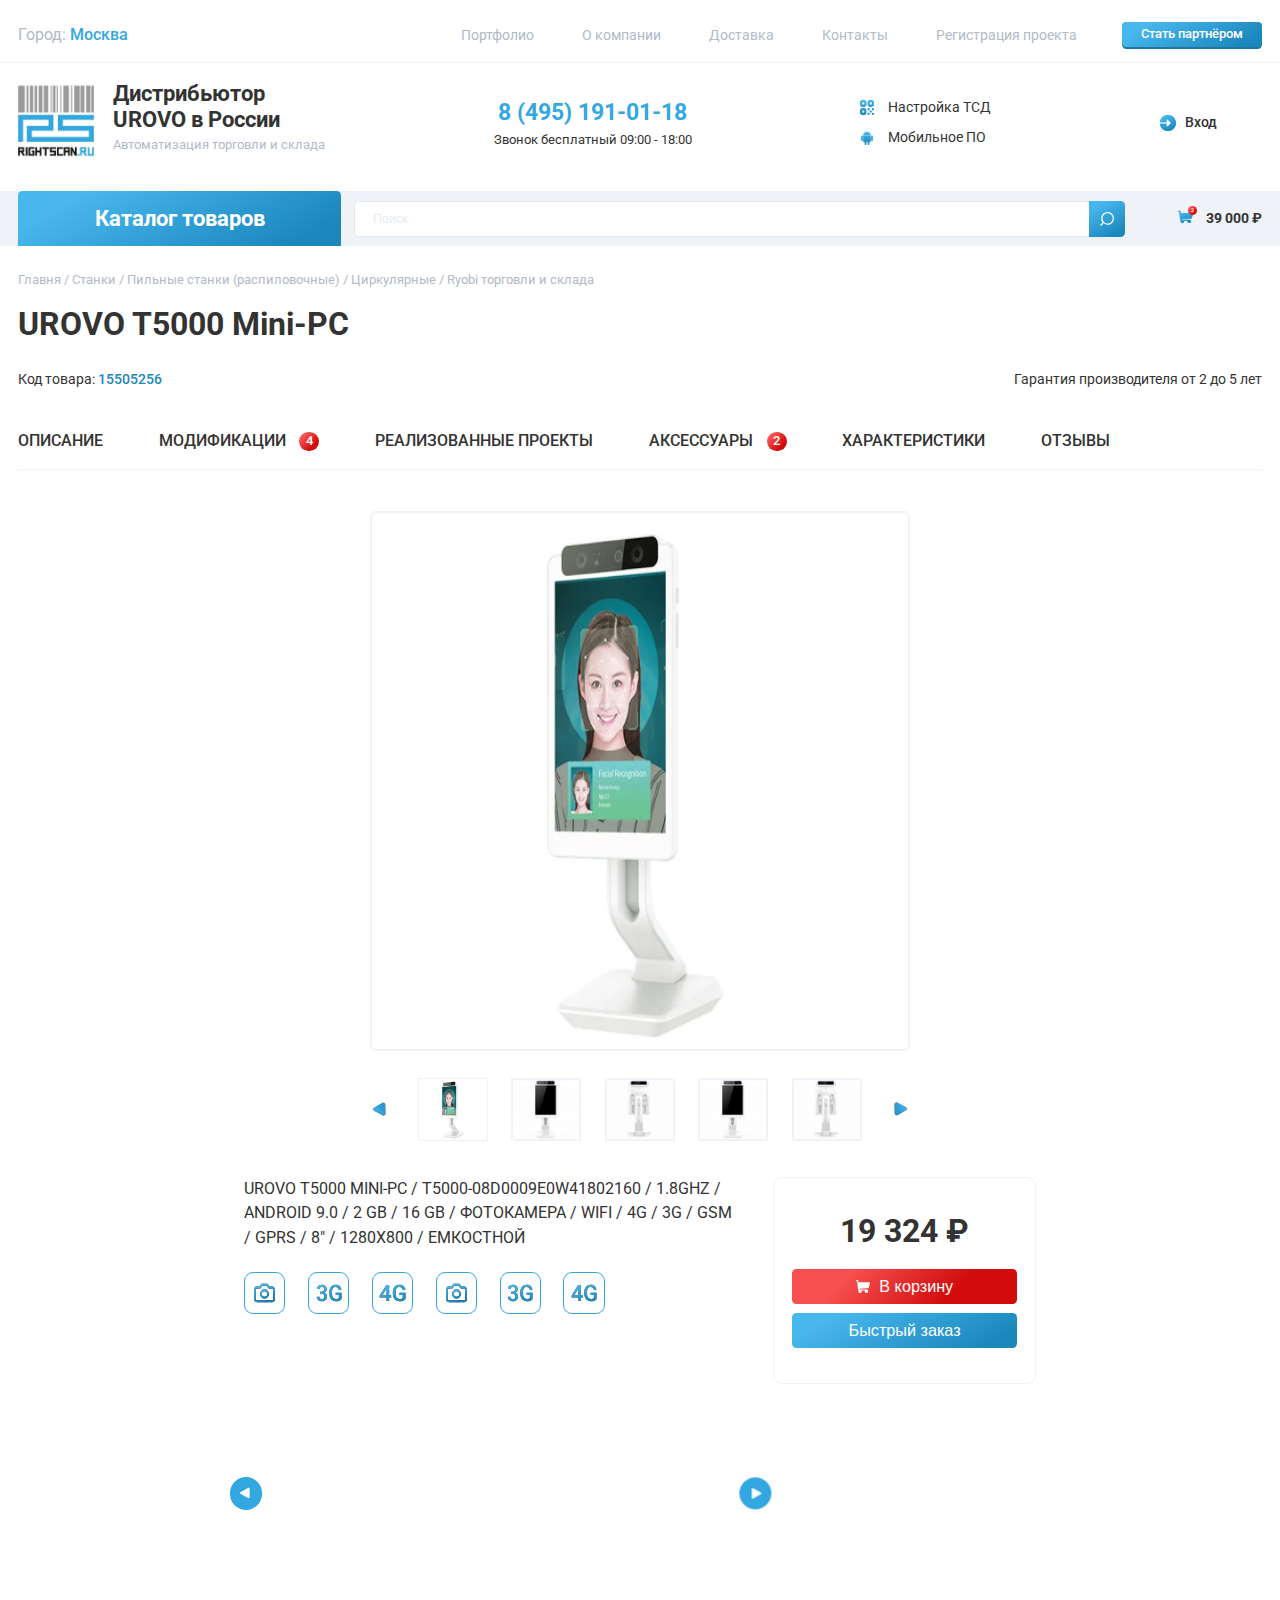
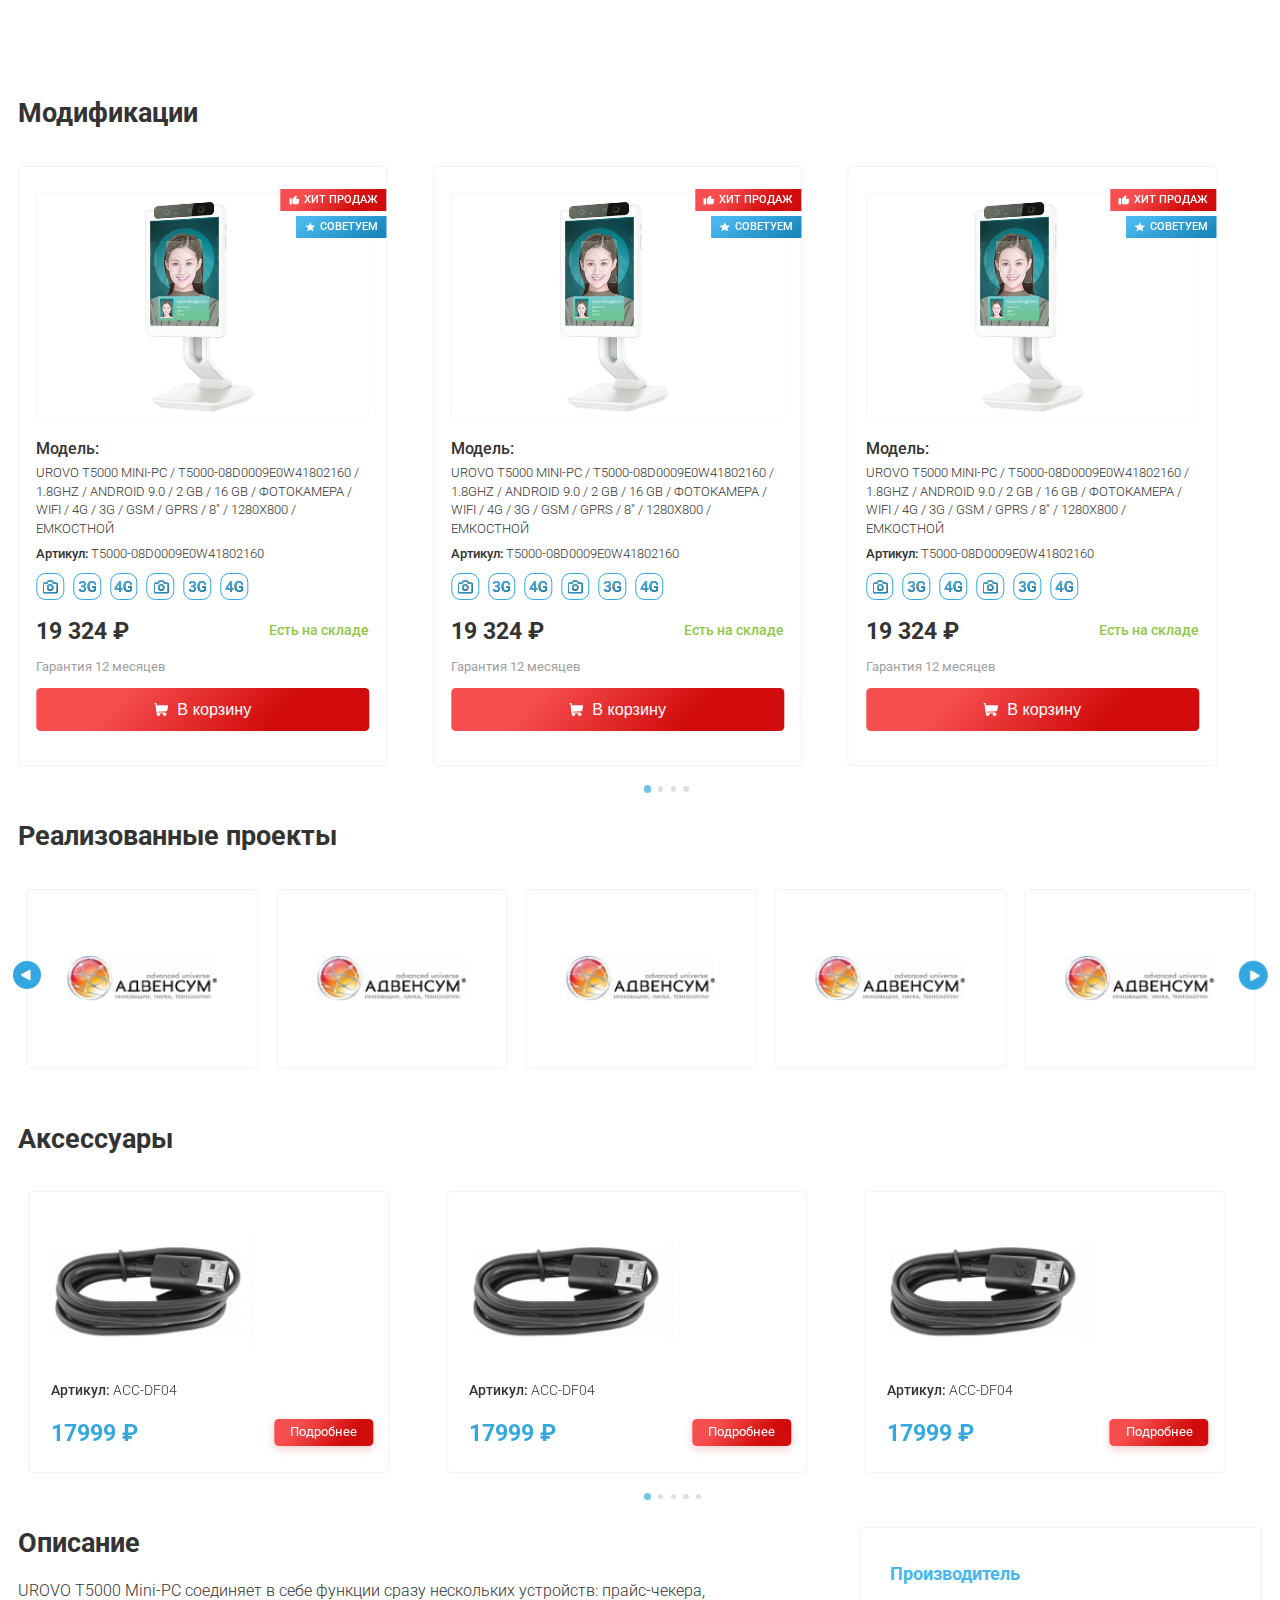
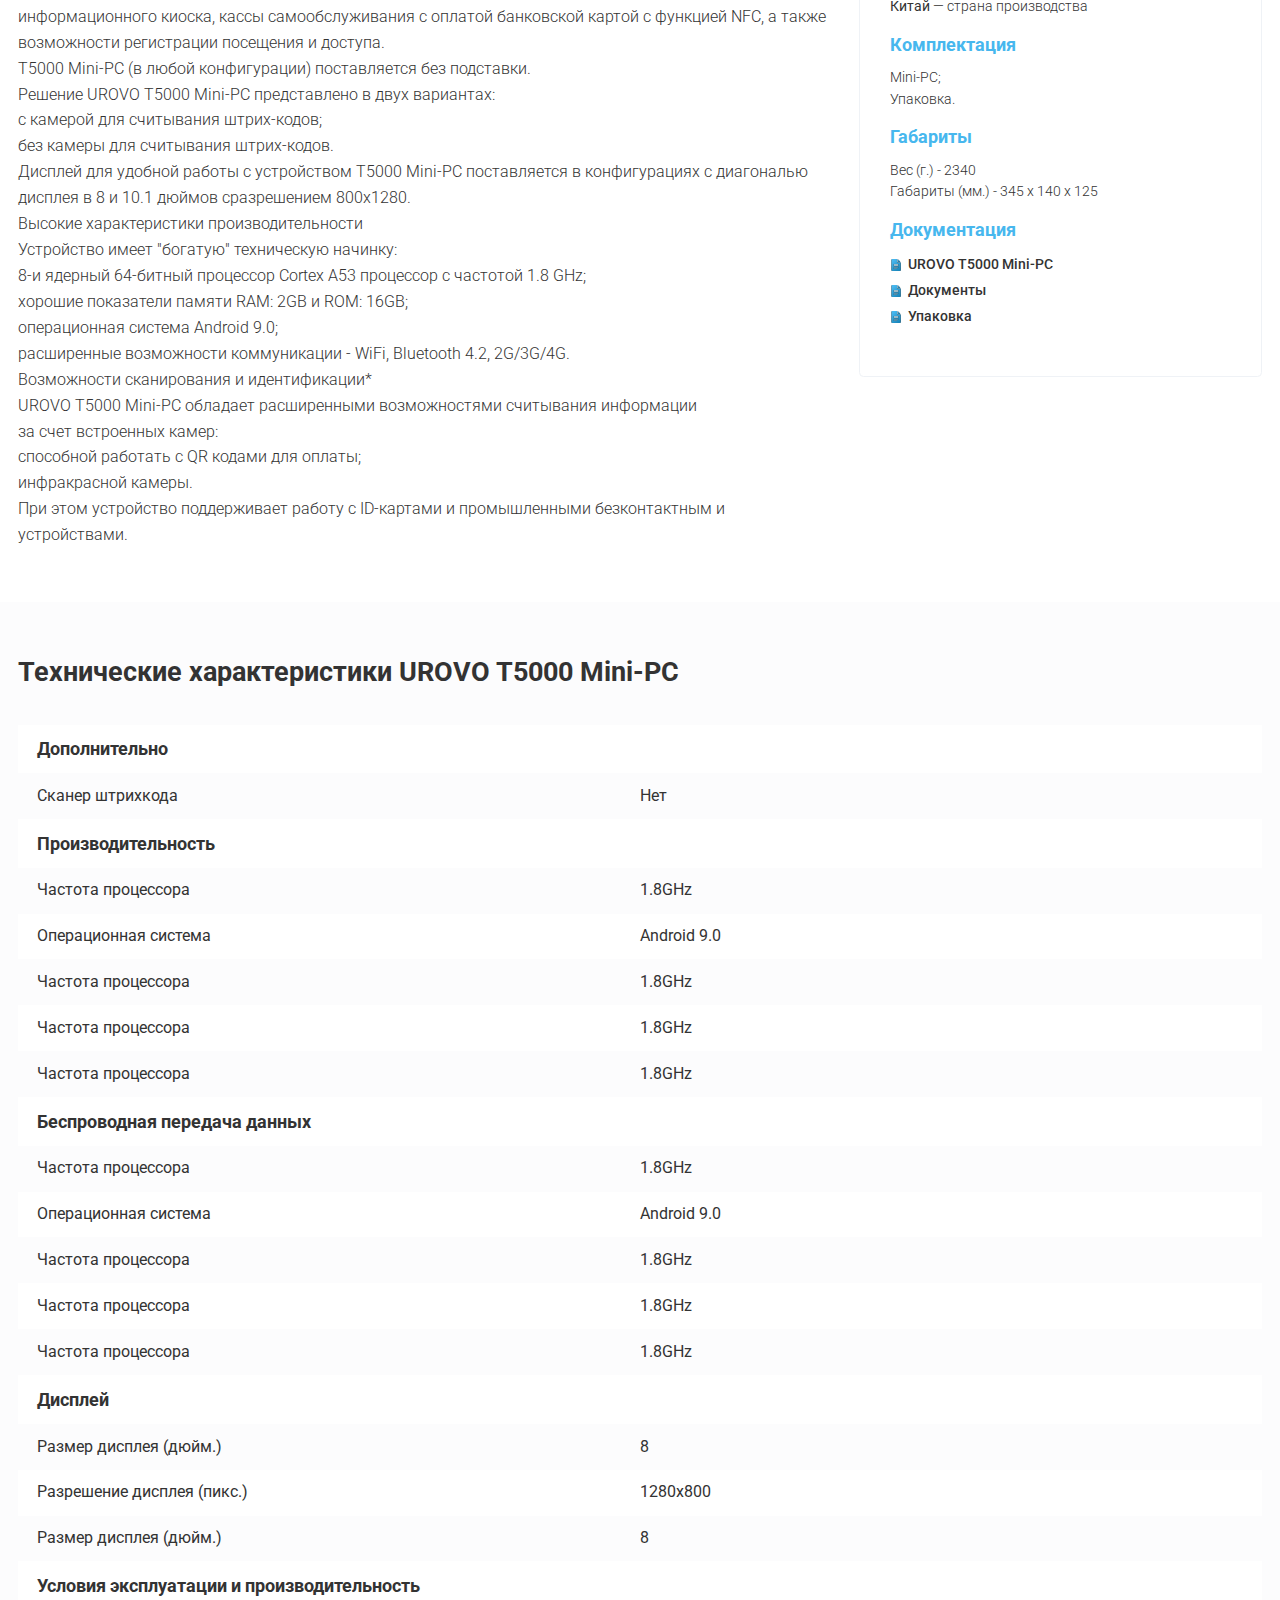
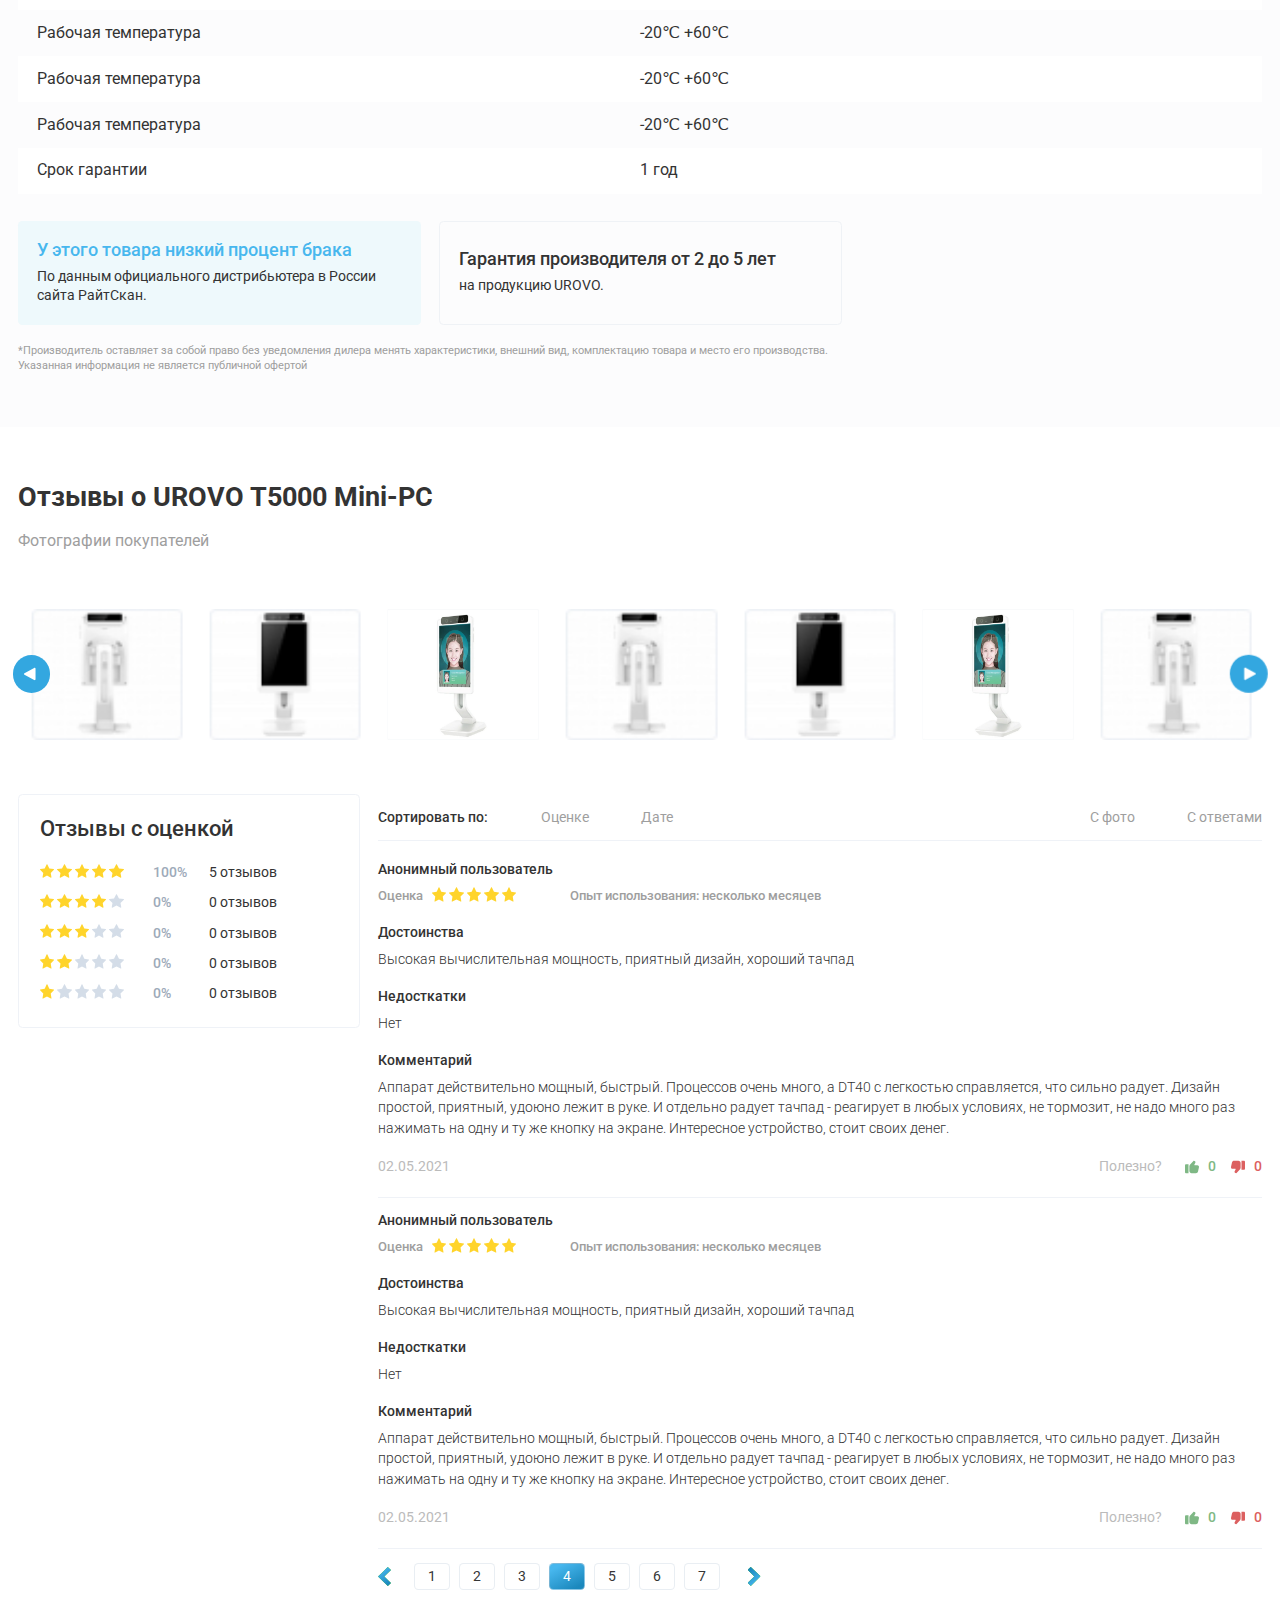
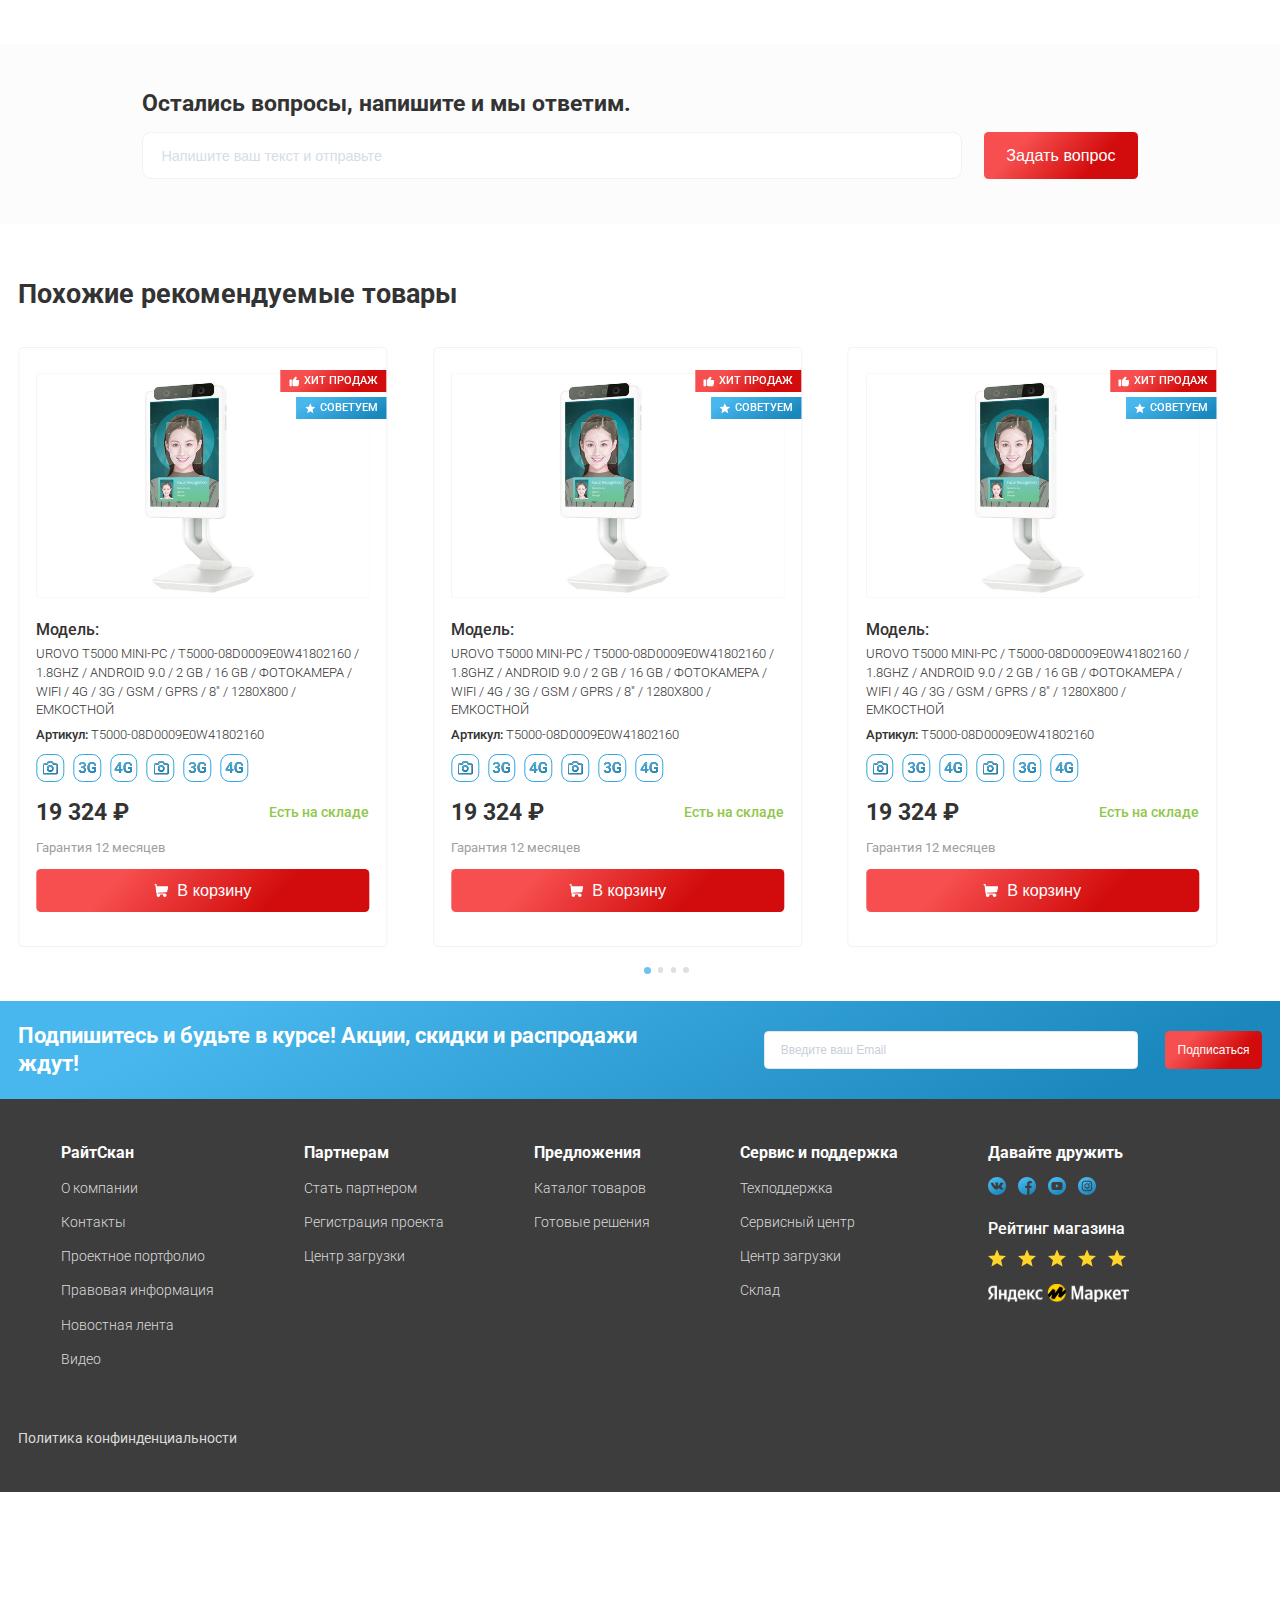
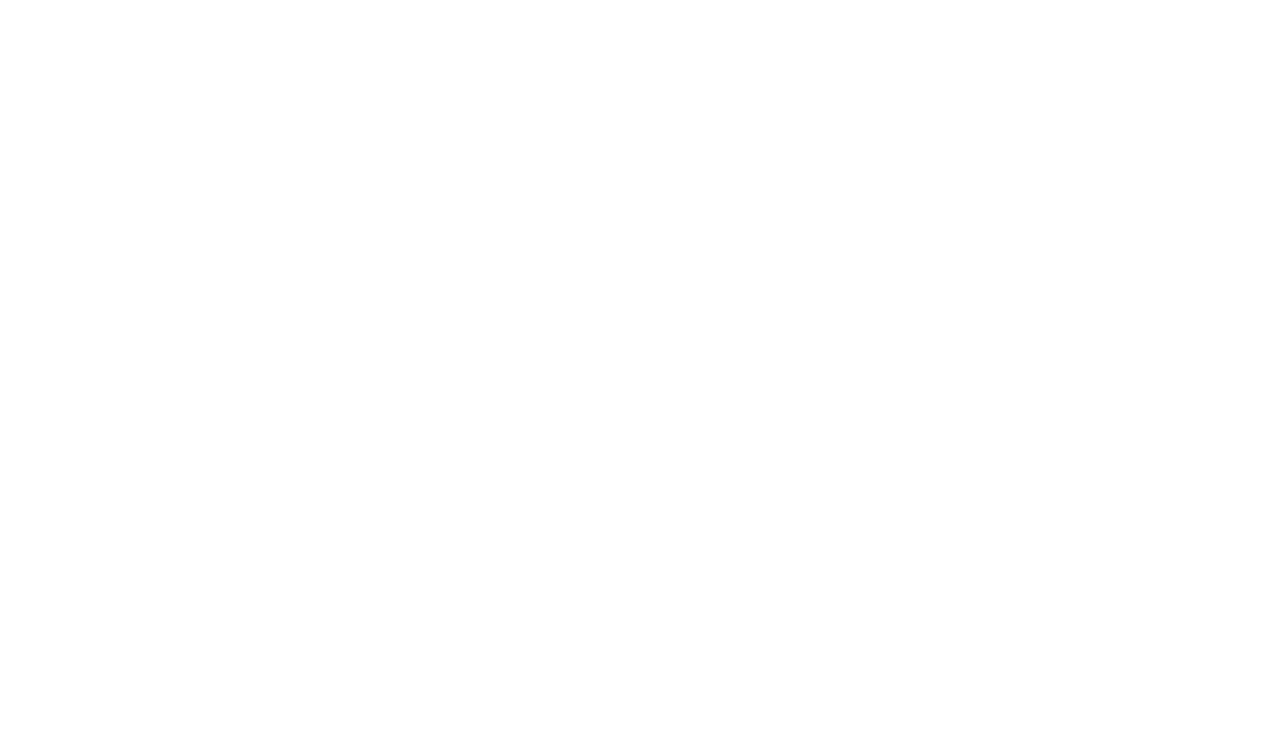
==== goods-card.html @ 3b1d6d68 "Add files via upload" ====
<!DOCTYPE html>
<html lang="ru">
<head>
    <meta charset="UTF-8">
    <meta http-equiv="X-UA-Compatible" content="IE=edge">
    <meta name="viewport" content="width=device-width, initial-scale=1.0">
    <link rel="preconnect" href="https://fonts.googleapis.com">
    <link rel="preconnect" href="https://fonts.gstatic.com" crossorigin>
    <link href="https://fonts.googleapis.com/css2?family=Roboto:wght@300;400;500;700&display=swap" rel="stylesheet">
    <link rel="stylesheet" href="css/style.css">
    <title>Rightscan</title>
</head>
<body>
    <header class="header">
        <div class="mob-menu-trig">
            <span class="mob-menu-trig__line"></span>
            <span class="mob-menu-trig__line"></span>
            <span class="mob-menu-trig__line"></span>
            <div class="mob-menu-trig__close hide">&times;</div>
        </div>
        <div class="mob-menu hide">
            <div class="mob-menu__nav">
                <a href="#" class="mob-menu__link">Портфолио</a>
                <a href="#" class="mob-menu__link">О компании</a>
                <a href="#" class="mob-menu__link">Доставка</a>
                <a href="#" class="mob-menu__link">Контакты</a>
                <a href="#" class="mob-menu__link">Регистрация проекта</a>
            </div>
            <div class="mob-menu__cat">
                <h4 class="mob-menu__cat-title">Каталог товаров</h4>
                <a href="#" class="mob-menu__link">Терминалы сбора данных</a>
                <a href="#" class="mob-menu__link">Cканеры штрих-кодов</a>
                <a href="#" class="mob-menu__link">Принтеры печати этикеток</a>
                <a href="#" class="mob-menu__link">Планшеты</a>
                <a href="#" class="mob-menu__link">Контрольно-кассовая техника</a>
                <a href="#" class="mob-menu__link">Комплекты оборудования</a>
            </div>
        </div>
        <div class="header-top container">
            <div class="header-city">
                <span class="header-city__title">Город:</span>
                <span class="header-city__city">Москва</span>
            </div>
            <div class="header-menu">
                <div class="header-nav">
                    <a href="#" class="header-nav__link">Портфолио</a>
                    <a href="#" class="header-nav__link">О компании</a>
                    <a href="#" class="header-nav__link">Доставка</a>
                    <a href="#" class="header-nav__link">Контакты</a>
                    <a href="#" class="header-nav__link">Регистрация проекта</a>
                </div>
                <div class="header__btn-wrap">
                    <a href="#" class="btn header__btn">Стать партнёром</a>
                </div>
            </div>
        </div>
        <div class="header-center">
            <div class="container">
                <div class="header-center__content">
                    <div class="header-logo">
                        <a href="#" class="header-logo__link">
                            <img src="img/logo.png" alt="logo" class="header-logo__img">
                        </a>
                        <div class="header-logo__text">
                            <span class="header-logo__title">Дистрибьютор <br> UROVO в России</span>
                            <span class="header-logo__descr">Автоматизация торговли и склада</span>
                        </div>
                    </div>
                    <div class="header-info">
                        <a href="tel:+74951910118" class="header-info__phone">8 (495) 191-01-18</a>
                        <span class="header-info__descr">Звонок бесплатный 09:00 - 18:00</span>
                    </div>
                    <div class="header-cat">
                        <div class="header-cat__item">
                            <img src="img/icons/tsd.svg" alt="tsd" class="header-cat__img">
                            <a href="#" class="header-cat__link">Настройка ТСД </a>
                        </div>
                        <div class="header-cat__item">
                            <img src="img/icons/po.svg" alt="po" class="header-cat__img">
                            <a href="#" class="header-cat__link">Мобильное ПО</a>
                        </div>
                    </div>
                    <div class="header-enter">
                        <img src="img/icons/enter.svg" alt="Вход" class="header-enter__icon">
                        <span class="header-enter__text">Вход</span>
                    </div>
                </div>
            </div>
        </div>
        <div class="header-bottom">
            <div class="container">
                <div class="header-bottom__content">
                    <a href="#" class="btn cataloge-btn">Каталог товаров</a>
                    <div class="search">
                        <input type="text" class="search__input" placeholder="Поиск">
                        <button class="btn search__btn">
                            <img src="img/icons/search.svg" alt="Поиск" class="search__icon">
                        </button>
                    </div>
                    <div class="header-cart">
                        <div class="header-cart__icon">
                            <img src="img/icons/shopping-cart.svg" alt="Корзина" class="header-cart__img">
                            <span class="header-cart__quantity">2</span>
                        </div>
                        <span class="header-cart__price">39 000 ₽</span>
                    </div>
                </div>
            </div>
        </div>
    </header>
    <div class="container">
        <div class="bread-crumbs">
            <a href="" class="bread-crumbs__link">Главня</a>
            <span class="bread-crumbs__del">/</span>
            <a href="" class="bread-crumbs__link">Станки</a>
            <span class="bread-crumbs__del">/</span>
            <a href="" class="bread-crumbs__link">Пильные станки (распиловочные)</a>
            <span class="bread-crumbs__del">/</span>
            <a href="" class="bread-crumbs__link">Циркулярные</a>
            <span class="bread-crumbs__del">/</span>
            <a href="" class="bread-crumbs__link">Ryobi
                торговли и склада</a>
        </div>
        <h1 class="product-title">UROVO T5000 Mini-PC</h1>
        <div class="product-info">
            <span class="product-info__articul">Код товара: 
                <span class="product-info__articul-number">15505256</span>
            </span>
            <span class="product-info__guarantee">Гарантия производителя от 2 до 5 лет</span>
        </div>
        <div class="product-nav-top">
            <div class="product-nav-top__item">
                <a href="#spec" class="product-nav-top__link">ОПИСАНИЕ</a>
                <span class="product-nav-top__quantity"></span>
            </div>
            <div class="product-nav-top__item">
                <a href="#mod" class="product-nav-top__link">МОДИФИКАЦИИ</a>
                <span class="product-nav-top__quantity">4</span>
            </div>
            <div class="product-nav-top__item">
                <a href="#rp" class="product-nav-top__link">Реализованные проекты</a>
                <span class="product-nav-top__quantity"></span>
            </div>
            <div class="product-nav-top__item">
                <a href="#acc" class="product-nav-top__link">АКСЕССУАРЫ</a>
                <span class="product-nav-top__quantity">2</span>
            </div>
            <div class="product-nav-top__item">
                <a href="#feat" class="product-nav-top__link">ХАРАКТЕРИСТИКИ</a>
                <span class="product-nav-top__quantity"></span>
            </div>
            <div class="product-nav-top__item">
                <a href="#rev" class="product-nav-top__link">Отзывы</a>
                <span class="product-nav-top__quantity"></span>
            </div>
        </div>
        <section class="product-card">
            <div class="product-card__sliders">
                <div class="product-card__slider-big">
                    <img src="img/big-photo.jpg" alt="photo" class="product-card__slider-big-item">
                    <img src="img/nav-slide2.jpg" alt="photo" class="product-card__slider-big-item">
                    <img src="img/nav-slide3.jpg" alt="photo" class="product-card__slider-big-item">
                    <img src="img/nav-slide2.jpg" alt="photo" class="product-card__slider-big-item">
                    <img src="img/nav-slide3.jpg" alt="photo" class="product-card__slider-big-item">
                </div>
                <div class="product-card__slider-nav">
                    <img src="img/big-photo.jpg" alt="photo" class="product-card__slider-nav-item">
                    <img src="img/nav-slide2.jpg" alt="photo" class="product-card__slider-nav-item">
                    <img src="img/nav-slide3.jpg" alt="photo" class="product-card__slider-nav-item">
                    <img src="img/nav-slide2.jpg" alt="photo" class="product-card__slider-nav-item">
                    <img src="img/nav-slide3.jpg" alt="photo" class="product-card__slider-nav-item">
                    <img src="img/nav-slide2.jpg" alt="photo" class="product-card__slider-nav-item">
                    <img src="img/nav-slide3.jpg" alt="photo" class="product-card__slider-nav-item">
                </div>
            </div>
            <div class="product-card__content">
                <div class="product-card__info">
                    <span class="product-card__descr">UROVO T5000 MINI-PC / T5000-08D0009E0W41802160 / 1.8GHZ / ANDROID 9.0 / 2 GB / 16 GB / ФОТОКАМЕРА / WIFI / 4G / 3G / GSM / GPRS / 8" / 1280X800 / ЕМКОСТНОЙ</span>
                    <div class="product-card__icons-block">
                        <div class="product-card__icon"><img src="img/icons/camera.svg" alt="camera" class="product-card__icon-img"></div>
                        <div class="product-card__icon"><img src="img/icons/3G.svg" alt="3G" class="product-card__icon-img"></div>
                        <div class="product-card__icon"><img src="img/icons/4G.svg" alt="4G" class="product-card__icon-img"></div>
                        <div class="product-card__icon"><img src="img/icons/camera.svg" alt="camera" class="product-card__icon-img"></div>
                        <div class="product-card__icon"><img src="img/icons/3G.svg" alt="3G" class="product-card__icon-img"></div>
                        <div class="product-card__icon"><img src="img/icons/4G.svg" alt="4G" class="product-card__icon-img"></div>
                    </div>
                    <div class="product-card__vidio-slider">
                        <div class="product-card__vidio-slider-item">
                            <iframe width="100%" height="100%" src="https://www.youtube.com/embed/MEizxb1zO0w" title="YouTube video player" frameborder="0" allow="accelerometer; autoplay; clipboard-write; encrypted-media; gyroscope; picture-in-picture" allowfullscreen></iframe>
                        </div>
                        <div class="product-card__vidio-slider-item">
                            <iframe width="100%" height="100%" src="https://www.youtube.com/embed/MEizxb1zO0w" title="YouTube video player" frameborder="0" allow="accelerometer; autoplay; clipboard-write; encrypted-media; gyroscope; picture-in-picture" allowfullscreen></iframe>
                        </div>
                    </div>
                </div>
                <div class="product-card__buy-card">
                    <span class="buy-card__price">19 324 ₽</span>
                    <button class="btn buy-card__btn buy-card__to-cart">
                        <img src="img/icons/to-cart.svg" alt="cart" class="cart-btn__icon">
                        В корзину</button>
                    <button class="btn buy-card__btn buy-card__quick-order">Быстрый заказ</button>
                </div>
            </div>
        </div>
        </section>
        <section class="product-information">
            <div class="container">
            <div id="mod" class="product-information__section">
                <h2 class="section-title">Модификации</h2>
                <div class="slider">
                    <div class="card more-card">
                        <div class="more-card__lable lable-hit"><img src="img/icons/like.svg" alt="icon" class="more-card__lable-icon">
                            Хит продаж</div>
                        <div class="more-card__lable lable-advise"><img src="img/icons/Core.svg" alt="icon" class="more-card__lable-icon">
                            Советуем</div>
                        <img src="img/big-photo.jpg" alt="photo" class="more-card__photo">
                        <span class="more-card__model-title">Модель:</span>
                        <span class="more-card__model">UROVO T5000 MINI-PC / T5000-08D0009E0W41802160 / 1.8GHZ / ANDROID 9.0 / 2 GB / 16 GB / ФОТОКАМЕРА / WIFI / 4G / 3G / GSM / GPRS / 8" / 1280X800 / ЕМКОСТНОЙ</span>
                        <span class="more-card__articul">Артикул:
                            <span class="more-card__articul-number">T5000-08D0009E0W41802160</span>
                        </span>
                        <div class="more-card__icons-block">
                            <div class="product-card__icon"><img src="img/icons/camera.svg" alt="camera" class="product-card__icon-img"></div>
                            <div class="product-card__icon"><img src="img/icons/3G.svg" alt="3G" class="product-card__icon-img"></div>
                            <div class="product-card__icon"><img src="img/icons/4G.svg" alt="4G" class="product-card__icon-img"></div>
                            <div class="product-card__icon"><img src="img/icons/camera.svg" alt="camera" class="product-card__icon-img"></div>
                            <div class="product-card__icon"><img src="img/icons/3G.svg" alt="3G" class="product-card__icon-img"></div>
                            <div class="product-card__icon"><img src="img/icons/4G.svg" alt="4G" class="product-card__icon-img"></div>
                        </div>
                        <div class="more-card__price-block">
                            <span class="more-card__price">19 324 ₽</span>
                            <span class="more-card__availability">Есть на складе</span>
                        </div>
                        <span class="more-card__guarantee">Гарантия 12 месяцев</span>
                        <button class="btn buy-card__btn buy-card__to-cart">
                            <img src="img/icons/to-cart.svg" alt="cart" class="cart-btn__icon">
                            В корзину</button>
                    </div>
                    <div class="card more-card">
                        <div class="more-card__lable lable-hit"><img src="img/icons/like.svg" alt="icon" class="more-card__lable-icon">
                            Хит продаж</div>
                        <div class="more-card__lable lable-advise"><img src="img/icons/Core.svg" alt="icon" class="more-card__lable-icon">
                            Советуем</div>
                        <img src="img/big-photo.jpg" alt="photo" class="more-card__photo">
                        <span class="more-card__model-title">Модель:</span>
                        <span class="more-card__model">UROVO T5000 MINI-PC / T5000-08D0009E0W41802160 / 1.8GHZ / ANDROID 9.0 / 2 GB / 16 GB / ФОТОКАМЕРА / WIFI / 4G / 3G / GSM / GPRS / 8" / 1280X800 / ЕМКОСТНОЙ</span>
                        <span class="more-card__articul">Артикул:
                            <span class="more-card__articul-number">T5000-08D0009E0W41802160</span>
                        </span>
                        <div class="more-card__icons-block">
                            <div class="product-card__icon"><img src="img/icons/camera.svg" alt="camera" class="product-card__icon-img"></div>
                            <div class="product-card__icon"><img src="img/icons/3G.svg" alt="3G" class="product-card__icon-img"></div>
                            <div class="product-card__icon"><img src="img/icons/4G.svg" alt="4G" class="product-card__icon-img"></div>
                            <div class="product-card__icon"><img src="img/icons/camera.svg" alt="camera" class="product-card__icon-img"></div>
                            <div class="product-card__icon"><img src="img/icons/3G.svg" alt="3G" class="product-card__icon-img"></div>
                            <div class="product-card__icon"><img src="img/icons/4G.svg" alt="4G" class="product-card__icon-img"></div>
                        </div>
                        <div class="more-card__price-block">
                            <span class="more-card__price">19 324 ₽</span>
                            <span class="more-card__availability">Есть на складе</span>
                        </div>
                        <span class="more-card__guarantee">Гарантия 12 месяцев</span>
                        <button class="btn buy-card__btn buy-card__to-cart">
                            <img src="img/icons/to-cart.svg" alt="cart" class="cart-btn__icon">
                            В корзину</button>
                    </div>
                    <div class="card more-card">
                        <div class="more-card__lable lable-hit"><img src="img/icons/like.svg" alt="icon" class="more-card__lable-icon">
                            Хит продаж</div>
                        <div class="more-card__lable lable-advise"><img src="img/icons/Core.svg" alt="icon" class="more-card__lable-icon">
                            Советуем</div>
                        <img src="img/big-photo.jpg" alt="photo" class="more-card__photo">
                        <span class="more-card__model-title">Модель:</span>
                        <span class="more-card__model">UROVO T5000 MINI-PC / T5000-08D0009E0W41802160 / 1.8GHZ / ANDROID 9.0 / 2 GB / 16 GB / ФОТОКАМЕРА / WIFI / 4G / 3G / GSM / GPRS / 8" / 1280X800 / ЕМКОСТНОЙ</span>
                        <span class="more-card__articul">Артикул:
                            <span class="more-card__articul-number">T5000-08D0009E0W41802160</span>
                        </span>
                        <div class="more-card__icons-block">
                            <div class="product-card__icon"><img src="img/icons/camera.svg" alt="camera" class="product-card__icon-img"></div>
                            <div class="product-card__icon"><img src="img/icons/3G.svg" alt="3G" class="product-card__icon-img"></div>
                            <div class="product-card__icon"><img src="img/icons/4G.svg" alt="4G" class="product-card__icon-img"></div>
                            <div class="product-card__icon"><img src="img/icons/camera.svg" alt="camera" class="product-card__icon-img"></div>
                            <div class="product-card__icon"><img src="img/icons/3G.svg" alt="3G" class="product-card__icon-img"></div>
                            <div class="product-card__icon"><img src="img/icons/4G.svg" alt="4G" class="product-card__icon-img"></div>
                        </div>
                        <div class="more-card__price-block">
                            <span class="more-card__price">19 324 ₽</span>
                            <span class="more-card__availability">Есть на складе</span>
                        </div>
                        <span class="more-card__guarantee">Гарантия 12 месяцев</span>
                        <button class="btn buy-card__btn buy-card__to-cart">
                            <img src="img/icons/to-cart.svg" alt="cart" class="cart-btn__icon">
                            В корзину</button>
                    </div>
                    <div class="card more-card">
                        <div class="more-card__lable lable-hit"><img src="img/icons/like.svg" alt="icon" class="more-card__lable-icon">
                            Хит продаж</div>
                        <div class="more-card__lable lable-advise"><img src="img/icons/Core.svg" alt="icon" class="more-card__lable-icon">
                            Советуем</div>
                        <img src="img/big-photo.jpg" alt="photo" class="more-card__photo">
                        <span class="more-card__model-title">Модель:</span>
                        <span class="more-card__model">UROVO T5000 MINI-PC / T5000-08D0009E0W41802160 / 1.8GHZ / ANDROID 9.0 / 2 GB / 16 GB / ФОТОКАМЕРА / WIFI / 4G / 3G / GSM / GPRS / 8" / 1280X800 / ЕМКОСТНОЙ</span>
                        <span class="more-card__articul">Артикул:
                            <span class="more-card__articul-number">T5000-08D0009E0W41802160</span>
                        </span>
                        <div class="more-card__icons-block">
                            <div class="product-card__icon"><img src="img/icons/camera.svg" alt="camera" class="product-card__icon-img"></div>
                            <div class="product-card__icon"><img src="img/icons/3G.svg" alt="3G" class="product-card__icon-img"></div>
                            <div class="product-card__icon"><img src="img/icons/4G.svg" alt="4G" class="product-card__icon-img"></div>
                            <div class="product-card__icon"><img src="img/icons/camera.svg" alt="camera" class="product-card__icon-img"></div>
                            <div class="product-card__icon"><img src="img/icons/3G.svg" alt="3G" class="product-card__icon-img"></div>
                            <div class="product-card__icon"><img src="img/icons/4G.svg" alt="4G" class="product-card__icon-img"></div>
                        </div>
                        <div class="more-card__price-block">
                            <span class="more-card__price">19 324 ₽</span>
                            <span class="more-card__availability">Есть на складе</span>
                        </div>
                        <span class="more-card__guarantee">Гарантия 12 месяцев</span>
                        <button class="btn buy-card__btn buy-card__to-cart">
                            <img src="img/icons/to-cart.svg" alt="cart" class="cart-btn__icon">
                            В корзину</button>
                    </div>
                </div>
            </div>
            <div id="rp" class="product-information__section completed-projects">
                <h2 class="section-title">Реализованные проекты</h2>
                <div class="completed-projects__slider">
                    <div class="completed-projects__card">
                        <img src="img/proj-c.png" alt="photo" class="completed-projects__img">
                    </div>
                    <div class="completed-projects__card">
                        <img src="img/proj-c.png" alt="photo" class="completed-projects__img">
                    </div>
                    <div class="completed-projects__card">
                        <img src="img/proj-c.png" alt="photo" class="completed-projects__img">
                    </div>
                    <div class="completed-projects__card">
                        <img src="img/proj-c.png" alt="photo" class="completed-projects__img">
                    </div>
                    <div class="completed-projects__card">
                        <img src="img/proj-c.png" alt="photo" class="completed-projects__img">
                    </div>
                    <div class="completed-projects__card">
                        <img src="img/proj-c.png" alt="photo" class="completed-projects__img">
                    </div>
                    <div class="completed-projects__card">
                        <img src="img/proj-c.png" alt="photo" class="completed-projects__img">
                    </div>
                    <div class="completed-projects__card">
                        <img src="img/proj-c.png" alt="photo" class="completed-projects__img">
                    </div>
                    <div class="completed-projects__card">
                        <img src="img/proj-c.png" alt="photo" class="completed-projects__img">
                    </div>
                    <div class="completed-projects__card">
                        <img src="img/proj-c.png" alt="photo" class="completed-projects__img">
                    </div>
                </div>
        </div>
            <div id="acc" class="product-information__section">
                <h2 class="section-title">Аксессуары</h2>
                <div class="goods-slider">
                    <div class="card goods-card">
                        <img src="img/acs.jpg" alt="photo" class="goods-card__photo">
                        <span class="goods-card__articul">
                            Артикул:
                            <span class="goods-card__articul-number">ACC-DF04</span>
                        </span>
                        <div class="goods-card__price-wrap">
                            <span class="goods-card__price">17999 ₽</span>
                            <a href="#" class="btn goods-card__more">Подробнее</a>
                        </div>
                    </div>
                    <div class="card goods-card">
                        <img src="img/acs.jpg" alt="photo" class="goods-card__photo">
                        <span class="goods-card__articul">
                            Артикул:
                            <span class="goods-card__articul-number">ACC-DF04</span>
                        </span>
                        <div class="goods-card__price-wrap">
                            <span class="goods-card__price">17999 ₽</span>
                            <a href="#" class="btn goods-card__more">Подробнее</a>
                        </div>
                    </div>
                    <div class="card goods-card">
                        <img src="img/acs.jpg" alt="photo" class="goods-card__photo">
                        <span class="goods-card__articul">
                            Артикул:
                            <span class="goods-card__articul-number">ACC-DF04</span>
                        </span>
                        <div class="goods-card__price-wrap">
                            <span class="goods-card__price">17999 ₽</span>
                            <a href="#" class="btn goods-card__more">Подробнее</a>
                        </div>
                    </div>
                    <div class="card goods-card">
                        <img src="img/acs.jpg" alt="photo" class="goods-card__photo">
                        <span class="goods-card__articul">
                            Артикул:
                            <span class="goods-card__articul-number">ACC-DF04</span>
                        </span>
                        <div class="goods-card__price-wrap">
                            <span class="goods-card__price">17999 ₽</span>
                            <a href="#" class="btn goods-card__more">Подробнее</a>
                        </div>
                    </div>
                    <div class="card goods-card">
                        <img src="img/acs.jpg" alt="photo" class="goods-card__photo">
                        <span class="goods-card__articul">
                            Артикул:
                            <span class="goods-card__articul-number">ACC-DF04</span>
                        </span>
                        <div class="goods-card__price-wrap">
                            <span class="goods-card__price">17999 ₽</span>
                            <a href="#" class="btn goods-card__more">Подробнее</a>
                        </div>
                    </div>
            </div>
        </div>
        <div id="spec" class="product-information__section product-information__specification">
            <div class="specification__wrap">
                    <h2 class="section-title">Описание</h2>
                    <p class="specification__text">UROVO T5000 Mini-PC соединяет в себе функции сразу нескольких устройств: прайс-чекера, информационного киоска, кассы самообслуживания с оплатой банковской картой с функцией NFC, а также возможности регистрации посещения и доступа. <br>
                        T5000 Mini-PC (в любой конфигурации) поставляется без подставки. <br>
                        Решение UROVO T5000 Mini-PC представлено в двух вариантах: <br>
                        с камерой для считывания штрих-кодов; <br>
                        без камеры для считывания штрих-кодов. <br>
                        Дисплей для удобной работы с устройством
                         T5000 Mini-PC поставляется в конфигурациях с диагональю дисплея в 8 и 10.1 дюймов сразрешением 800х1280. <br>
                        Высокие характеристики производительности <br>
                        Устройство имеет "богатую" техническую начинку: <br>
                        8-и ядерный 64-битный процессор Cortex A53 процессор с частотой 1.8 GHz; <br>
                        хорошие показатели памяти RAM: 2GB и ROM: 16GB; <br>
                        операционная система Android 9.0; <br>
                        расширенные возможности коммуникации - WiFi, Bluetooth 4.2, 2G/3G/4G. <br>
                        Возможности сканирования и идентификации* <br>
                        UROVO T5000 Mini-PC обладает расширенными возможностями считывания информации <br>
                        за счет встроенных камер: <br>
                        способной работать с QR кодами для оплаты; <br>
                        инфракрасной камеры. <br>
                        При этом устройство поддерживает работу с ID-картами и промышленными безконтактным и устройствами.
                        </p>
                </div>
                <div class="specification-card">
                    <h4 class="specification-card__title">Производитель</h4>
                    <span class="specification-card__descr"><strong>Китай </strong>— страна производства</span>
                    <h4 class="specification-card__title">Комплектация</h4>
                    <span class="specification-card__descr">Mini-PC;</span>
                    <span class="specification-card__descr">Упаковка.</span>
                    <h4 class="specification-card__title">Габариты</h4>
                    <span class="specification-card__descr">Вес (г.) - 2340</span>
                    <span class="specification-card__descr">Габариты (мм.) - 345 х 140 х 125</span>
                    <h4 class="specification-card__title">Документация</h4>
                    <a href="#" class="specification-card__doc">UROVO T5000 Mini-PC</a>
                    <a href="#" class="specification-card__doc">Документы</a>
                    <a href="#" class="specification-card__doc">Упаковка</a>
                </div>
            </div>
        </div>
        <div id="feat" class="product-information__section product-information__feature">
            <div class="container">
                <div class="feature">
                    <h2 class="section-title">Технические характеристики UROVO T5000 Mini-PC</h2>
                    <div class="feature__block">
                        <div class="feature__item">
                            <h4 class="feature__item-title">Дополнительно</h4>
                        </div>
                        <div class="feature__item">
                            <span class="feature__item-text">Сканер штрихкода</span>
                            <span class="feature__item-text">Нет</span>
                        </div>
                        <div class="feature__item">
                            <h4 class="feature__item-title">Производительность</h4>
                        </div>
                        <div class="feature__item">
                            <span class="feature__item-text">Частота процессора</span>
                            <span class="feature__item-text">1.8GHz</span>
                        </div>
                        <div class="feature__item">
                            <span class="feature__item-text">Операционная система</span>
                            <span class="feature__item-text">Android 9.0</span>
                        </div>
                        <div class="feature__item">
                            <span class="feature__item-text">Частота процессора</span>
                            <span class="feature__item-text">1.8GHz</span>
                        </div>
                        <div class="feature__item">
                            <span class="feature__item-text">Частота процессора</span>
                            <span class="feature__item-text">1.8GHz</span>
                        </div>
                        <div class="feature__item">
                            <span class="feature__item-text">Частота процессора</span>
                            <span class="feature__item-text">1.8GHz</span>
                        </div>
                        <div class="feature__item">
                            <h4 class="feature__item-title">Беспроводная передача данных</h4>
                        </div>
                        <div class="feature__item">
                            <span class="feature__item-text">Частота процессора</span>
                            <span class="feature__item-text">1.8GHz</span>
                        </div>
                        <div class="feature__item">
                            <span class="feature__item-text">Операционная система</span>
                            <span class="feature__item-text">Android 9.0</span>
                        </div>
                        <div class="feature__item">
                            <span class="feature__item-text">Частота процессора</span>
                            <span class="feature__item-text">1.8GHz</span>
                        </div>
                        <div class="feature__item">
                            <span class="feature__item-text">Частота процессора</span>
                            <span class="feature__item-text">1.8GHz</span>
                        </div>
                        <div class="feature__item">
                            <span class="feature__item-text">Частота процессора</span>
                            <span class="feature__item-text">1.8GHz</span>
                        </div>
                        <div class="feature__item">
                            <h4 class="feature__item-title">Дисплей</h4>
                        </div>
                        <div class="feature__item">
                            <span class="feature__item-text">Размер дисплея (дюйм.)</span>
                            <span class="feature__item-text">8</span>
                        </div>
                        <div class="feature__item">
                            <span class="feature__item-text">Разрешение дисплея (пикс.)</span>
                            <span class="feature__item-text">1280х800</span>
                        </div>
                        <div class="feature__item">
                            <span class="feature__item-text">Размер дисплея (дюйм.)</span>
                            <span class="feature__item-text">8</span>
                        </div>
                        <div class="feature__item">
                            <h4 class="feature__item-title">Условия эксплуатации и производительность</h4>
                        </div>
                        <div class="feature__item">
                            <span class="feature__item-text">Рабочая температура</span>
                            <span class="feature__item-text">-20℃ +60℃</span>
                        </div>
                        <div class="feature__item">
                            <span class="feature__item-text">Рабочая температура</span>
                            <span class="feature__item-text">-20℃ +60℃</span>
                        </div>
                        <div class="feature__item">
                            <span class="feature__item-text">Рабочая температура</span>
                            <span class="feature__item-text">-20℃ +60℃</span>
                        </div>
                        <div class="feature__item">
                            <span class="feature__item-text">Срок гарантии</span>
                            <span class="feature__item-text">1 год</span>
                        </div>
                    </div>
                    <div class="feature__cards-block">
                        <div class="feature__card feature__card-blue">
                            <h4 class="feature__card-title">У этого товара низкий процент брака</h4>
                            <span class="feature__card-descr">По данным официального дистрибьютера в России сайта РайтСкан.</span>
                        </div>
                        <div class="feature__card feature__card-white">
                            <h4 class="feature__card-title">Гарантия производителя от 2 до 5 лет</h4>
                            <span class="feature__card-descr">на продукцию UROVO.</span>
                        </div>
                    </div>
                    <span class="feature__note">*Производитель оставляет за собой право без уведомления дилера менять характеристики, внешний вид, комплектацию товара и место его 
                        производства. Указанная информация не является публичной офертой</span>
                </div>
            </div>    
        </div>
        <div id="rev" class="product-information__section product-information__reviews">
            <div class="container">
                <h2 class="section-title">Отзывы о UROVO T5000 Mini-PC</h2>
                <span class="reviews-slider__title">Фотографии покупателей</span>
                <div class="reviews-slider">
                    <img src="img/nav-slide3.jpg" alt="photo" class="reviews-slider__item">
                    <img src="img/nav-slide2.jpg" alt="photo" class="reviews-slider__item">
                    <img src="img/big-photo.jpg" alt="photo" class="reviews-slider__item">
                    <img src="img/nav-slide3.jpg" alt="photo" class="reviews-slider__item">
                    <img src="img/nav-slide2.jpg" alt="photo" class="reviews-slider__item">
                    <img src="img/big-photo.jpg" alt="photo" class="reviews-slider__item">
                    <img src="img/nav-slide3.jpg" alt="photo" class="reviews-slider__item">
                    <img src="img/nav-slide2.jpg" alt="photo" class="reviews-slider__item">
                    <img src="img/big-photo.jpg" alt="photo" class="reviews-slider__item">
                    <img src="img/nav-slide3.jpg" alt="photo" class="reviews-slider__item">
                    <img src="img/nav-slide2.jpg" alt="photo" class="reviews-slider__item">
                    <img src="img/big-photo.jpg" alt="photo" class="reviews-slider__item">
                    <img src="img/nav-slide3.jpg" alt="photo" class="reviews-slider__item">
                    <img src="img/nav-slide2.jpg" alt="photo" class="reviews-slider__item">
                    <img src="img/big-photo.jpg" alt="photo" class="reviews-slider__item">
                </div>
                <div class="reviews-content">
                    <div class="reviews-card">
                        <h4 class="reviews-card__title">Отзывы с оценкой</h4>
                        <div class="reviews-card__item">
                            <div class="reviews-card__item-rating">
                                <img src="img/icons/star-y.svg" alt="star" class="reviews-card__item-rating-star">
                                <img src="img/icons/star-y.svg" alt="star" class="reviews-card__item-rating-star">
                                <img src="img/icons/star-y.svg" alt="star" class="reviews-card__item-rating-star">
                                <img src="img/icons/star-y.svg" alt="star" class="reviews-card__item-rating-star">
                                <img src="img/icons/star-y.svg" alt="star" class="reviews-card__item-rating-star">
                            </div>
                            <span class="reviews-card__item-rating-percent">100%</span>
                            <span class="reviews-card__item-rating-number">5 отзывов</span>
                        </div>
                        <div class="reviews-card__item">
                            <div class="reviews-card__item-rating">
                                <img src="img/icons/star-y.svg" alt="star" class="reviews-card__item-rating-star">
                                <img src="img/icons/star-y.svg" alt="star" class="reviews-card__item-rating-star">
                                <img src="img/icons/star-y.svg" alt="star" class="reviews-card__item-rating-star">
                                <img src="img/icons/star-y.svg" alt="star" class="reviews-card__item-rating-star">
                                <img src="img/icons/star-g.svg" alt="star" class="reviews-card__item-rating-star">
                            </div>
                            <span class="reviews-card__item-rating-percent">0%</span>
                            <span class="reviews-card__item-rating-number">0 отзывов</span>
                        </div>
                        <div class="reviews-card__item">
                            <div class="reviews-card__item-rating">
                                <img src="img/icons/star-y.svg" alt="star" class="reviews-card__item-rating-star">
                                <img src="img/icons/star-y.svg" alt="star" class="reviews-card__item-rating-star">
                                <img src="img/icons/star-y.svg" alt="star" class="reviews-card__item-rating-star">
                                <img src="img/icons/star-g.svg" alt="star" class="reviews-card__item-rating-star">
                                <img src="img/icons/star-g.svg" alt="star" class="reviews-card__item-rating-star">
                            </div>
                            <span class="reviews-card__item-rating-percent">0%</span>
                            <span class="reviews-card__item-rating-number">0 отзывов</span>
                        </div>
                        <div class="reviews-card__item">
                            <div class="reviews-card__item-rating">
                                <img src="img/icons/star-y.svg" alt="star" class="reviews-card__item-rating-star">
                                <img src="img/icons/star-y.svg" alt="star" class="reviews-card__item-rating-star">
                                <img src="img/icons/star-g.svg" alt="star" class="reviews-card__item-rating-star">
                                <img src="img/icons/star-g.svg" alt="star" class="reviews-card__item-rating-star">
                                <img src="img/icons/star-g.svg" alt="star" class="reviews-card__item-rating-star">
                            </div>
                            <span class="reviews-card__item-rating-percent">0%</span>
                            <span class="reviews-card__item-rating-number">0 отзывов</span>
                        </div>
                        <div class="reviews-card__item">
                            <div class="reviews-card__item-rating">
                                <img src="img/icons/star-y.svg" alt="star" class="reviews-card__item-rating-star">
                                <img src="img/icons/star-g.svg" alt="star" class="reviews-card__item-rating-star">
                                <img src="img/icons/star-g.svg" alt="star" class="reviews-card__item-rating-star">
                                <img src="img/icons/star-g.svg" alt="star" class="reviews-card__item-rating-star">
                                <img src="img/icons/star-g.svg" alt="star" class="reviews-card__item-rating-star">
                            </div>
                            <span class="reviews-card__item-rating-percent">0%</span>
                            <span class="reviews-card__item-rating-number">0 отзывов</span>
                        </div>
                    </div>
                    <div class="reviews-block">
                        <div class="reviews-block__nav">
                            <div class="reviews-block__nav-block">
                                <span class="reviews-block__nav-title">Сортировать по:</span>
                                <span class="reviews-block__nav-item">Оценке</span>
                                <span class="reviews-block__nav-item">Дате</span>
                            </div>
                            <div class="reviews-block__nav-block">
                                <span class="reviews-block__nav-item">С фото</span>
                                <span class="reviews-block__nav-item">С ответами</span>
                            </div>
                        </div>
                        <div class="reviews-block__content">
                            <div class="reviews-item">
                                <span class="reviews-item__title">Анонимный пользователь</span>
                                <div class="reviews-item__assessment">
                                    <div class="reviews-item__rating">
                                        <span class="reviews-item__rating-text">Оценка</span>
                                        <div class="reviews-card__item-rating">
                                            <img src="img/icons/star-y.svg" alt="star" class="reviews-card__item-rating-star">
                                            <img src="img/icons/star-y.svg" alt="star" class="reviews-card__item-rating-star">
                                            <img src="img/icons/star-y.svg" alt="star" class="reviews-card__item-rating-star">
                                            <img src="img/icons/star-y.svg" alt="star" class="reviews-card__item-rating-star">
                                            <img src="img/icons/star-y.svg" alt="star" class="reviews-card__item-rating-star">
                                        </div>
                                    </div>
                                    <span class="reviews-item__rating-text">Опыт использования: несколько месяцев</span>
                                </div>
                                <div class="reviews-item__block">
                                    <span class="reviews-item__title">Достоинства</span>
                                    <span class="reviews-item__text">Высокая вычислительная мощность, приятный дизайн, хороший тачпад</span>
                                </div>
                                <div class="reviews-item__block">
                                    <span class="reviews-item__title">Недосткатки</span>
                                    <span class="reviews-item__text">Нет</span>
                                </div>
                                <div class="reviews-item__block">
                                    <span class="reviews-item__title">Комментарий</span>
                                    <span class="reviews-item__text">Аппарат действительно мощный, быстрый. Процессов очень много, а DT40 c легкостью справляется, что сильно радует. Дизайн простой, приятный, удоюно лежит в руке. И отдельно радует тачпад - реагирует в любых условиях, не тормозит, не надо много раз нажимать на одну и ту же кнопку на экране. Интересное устройство, стоит своих денег.</span>
                                </div>
                                <div class="reviews-item__bottom-block">
                                    <span class="reviews-item__date">02.05.2021</span>
                                    <div class="reviews-item__like-block">
                                        <span class="reviews-item__like-text">Полезно?</span>
                                        <div class="reviews-item__like-like">
                                            <img src="img/icons/like-rev.svg" alt="like" class="reviews-item__like-img">
                                            <span class="reviews-item__like-q">0</span>
                                        </div>
                                        <div class="reviews-item__like-deslike">
                                            <img src="img/icons/deslike-rev.svg" alt="deslike" class="reviews-item__like-img">
                                            <span class="reviews-item__like-q">0</span>
                                        </div>
                                    </div>
                                </div>
                            </div>
                            <div class="reviews-item">
                                <span class="reviews-item__title">Анонимный пользователь</span>
                                <div class="reviews-item__assessment">
                                    <div class="reviews-item__rating">
                                        <span class="reviews-item__rating-text">Оценка</span>
                                        <div class="reviews-card__item-rating">
                                            <img src="img/icons/star-y.svg" alt="star" class="reviews-card__item-rating-star">
                                            <img src="img/icons/star-y.svg" alt="star" class="reviews-card__item-rating-star">
                                            <img src="img/icons/star-y.svg" alt="star" class="reviews-card__item-rating-star">
                                            <img src="img/icons/star-y.svg" alt="star" class="reviews-card__item-rating-star">
                                            <img src="img/icons/star-y.svg" alt="star" class="reviews-card__item-rating-star">
                                        </div>
                                    </div>
                                    <span class="reviews-item__rating-text">Опыт использования: несколько месяцев</span>
                                </div>
                                <div class="reviews-item__block">
                                    <span class="reviews-item__title">Достоинства</span>
                                    <span class="reviews-item__text">Высокая вычислительная мощность, приятный дизайн, хороший тачпад</span>
                                </div>
                                <div class="reviews-item__block">
                                    <span class="reviews-item__title">Недосткатки</span>
                                    <span class="reviews-item__text">Нет</span>
                                </div>
                                <div class="reviews-item__block">
                                    <span class="reviews-item__title">Комментарий</span>
                                    <span class="reviews-item__text">Аппарат действительно мощный, быстрый. Процессов очень много, а DT40 c легкостью справляется, что сильно радует. Дизайн простой, приятный, удоюно лежит в руке. И отдельно радует тачпад - реагирует в любых условиях, не тормозит, не надо много раз нажимать на одну и ту же кнопку на экране. Интересное устройство, стоит своих денег.</span>
                                </div>
                                <div class="reviews-item__bottom-block">
                                    <span class="reviews-item__date">02.05.2021</span>
                                    <div class="reviews-item__like-block">
                                        <span class="reviews-item__like-text">Полезно?</span>
                                        <div class="reviews-item__like-like">
                                            <img src="img/icons/like-rev.svg" alt="like" class="reviews-item__like-img">
                                            <span class="reviews-item__like-q">0</span>
                                        </div>
                                        <div class="reviews-item__like-deslike">
                                            <img src="img/icons/deslike-rev.svg" alt="deslike" class="reviews-item__like-img">
                                            <span class="reviews-item__like-q">0</span>
                                        </div>
                                    </div>
                                </div>
                            </div>
                            <div class="pagination">
                                <button class="pagination__btn pagination__btn-prev"></button>
                                <button class="pagination__btn pagination__btn-next"></button>
                                <span class="pagination__item">1</span>
                                <span class="pagination__item">2</span>
                                <span class="pagination__item">3</span>
                                <span class="pagination__item pagination__item-active">4</span>
                                <span class="pagination__item">5</span>
                                <span class="pagination__item">6</span>
                                <span class="pagination__item">7</span>
                            </div>
                        </div>
                    </div>
                </div>
            </div>
        </div>
        <div class="product-information__section product-information__question">
            <div class="container">
                <div class="question">
                    <h2 class="question__title">Остались вопросы, напишите и мы ответим.</h2>
                    <form class="question__form">
                        <input type="text" class="question__input" placeholder="Напишите ваш текст и отправьте">
                        <button class="btn question__btn">Задать вопрос</button>
                    </form>
                </div>
            </div>
        </div>
        <div class="container">
            <div class="product-information__section">
                <h2 class="section-title">Похожие рекомендуемые товары</h2>
                <div class="slider">
                    <div class="card more-card">
                        <div class="more-card__lable lable-hit"><img src="img/icons/like.svg" alt="icon" class="more-card__lable-icon">
                            Хит продаж</div>
                        <div class="more-card__lable lable-advise"><img src="img/icons/Core.svg" alt="icon" class="more-card__lable-icon">
                            Советуем</div>
                        <img src="img/big-photo.jpg" alt="photo" class="more-card__photo">
                        <span class="more-card__model-title">Модель:</span>
                        <span class="more-card__model">UROVO T5000 MINI-PC / T5000-08D0009E0W41802160 / 1.8GHZ / ANDROID 9.0 / 2 GB / 16 GB / ФОТОКАМЕРА / WIFI / 4G / 3G / GSM / GPRS / 8" / 1280X800 / ЕМКОСТНОЙ</span>
                        <span class="more-card__articul">Артикул:
                            <span class="more-card__articul-number">T5000-08D0009E0W41802160</span>
                        </span>
                        <div class="more-card__icons-block">
                            <div class="product-card__icon"><img src="img/icons/camera.svg" alt="camera" class="product-card__icon-img"></div>
                            <div class="product-card__icon"><img src="img/icons/3G.svg" alt="3G" class="product-card__icon-img"></div>
                            <div class="product-card__icon"><img src="img/icons/4G.svg" alt="4G" class="product-card__icon-img"></div>
                            <div class="product-card__icon"><img src="img/icons/camera.svg" alt="camera" class="product-card__icon-img"></div>
                            <div class="product-card__icon"><img src="img/icons/3G.svg" alt="3G" class="product-card__icon-img"></div>
                            <div class="product-card__icon"><img src="img/icons/4G.svg" alt="4G" class="product-card__icon-img"></div>
                        </div>
                        <div class="more-card__price-block">
                            <span class="more-card__price">19 324 ₽</span>
                            <span class="more-card__availability">Есть на складе</span>
                        </div>
                        <span class="more-card__guarantee">Гарантия 12 месяцев</span>
                        <button class="btn buy-card__btn buy-card__to-cart">
                            <img src="img/icons/to-cart.svg" alt="cart" class="cart-btn__icon">
                            В корзину</button>
                    </div>
                    <div class="card more-card">
                        <div class="more-card__lable lable-hit"><img src="img/icons/like.svg" alt="icon" class="more-card__lable-icon">
                            Хит продаж</div>
                        <div class="more-card__lable lable-advise"><img src="img/icons/Core.svg" alt="icon" class="more-card__lable-icon">
                            Советуем</div>
                        <img src="img/big-photo.jpg" alt="photo" class="more-card__photo">
                        <span class="more-card__model-title">Модель:</span>
                        <span class="more-card__model">UROVO T5000 MINI-PC / T5000-08D0009E0W41802160 / 1.8GHZ / ANDROID 9.0 / 2 GB / 16 GB / ФОТОКАМЕРА / WIFI / 4G / 3G / GSM / GPRS / 8" / 1280X800 / ЕМКОСТНОЙ</span>
                        <span class="more-card__articul">Артикул:
                            <span class="more-card__articul-number">T5000-08D0009E0W41802160</span>
                        </span>
                        <div class="more-card__icons-block">
                            <div class="product-card__icon"><img src="img/icons/camera.svg" alt="camera" class="product-card__icon-img"></div>
                            <div class="product-card__icon"><img src="img/icons/3G.svg" alt="3G" class="product-card__icon-img"></div>
                            <div class="product-card__icon"><img src="img/icons/4G.svg" alt="4G" class="product-card__icon-img"></div>
                            <div class="product-card__icon"><img src="img/icons/camera.svg" alt="camera" class="product-card__icon-img"></div>
                            <div class="product-card__icon"><img src="img/icons/3G.svg" alt="3G" class="product-card__icon-img"></div>
                            <div class="product-card__icon"><img src="img/icons/4G.svg" alt="4G" class="product-card__icon-img"></div>
                        </div>
                        <div class="more-card__price-block">
                            <span class="more-card__price">19 324 ₽</span>
                            <span class="more-card__availability">Есть на складе</span>
                        </div>
                        <span class="more-card__guarantee">Гарантия 12 месяцев</span>
                        <button class="btn buy-card__btn buy-card__to-cart">
                            <img src="img/icons/to-cart.svg" alt="cart" class="cart-btn__icon">
                            В корзину</button>
                    </div>
                    <div class="card more-card">
                        <div class="more-card__lable lable-hit"><img src="img/icons/like.svg" alt="icon" class="more-card__lable-icon">
                            Хит продаж</div>
                        <div class="more-card__lable lable-advise"><img src="img/icons/Core.svg" alt="icon" class="more-card__lable-icon">
                            Советуем</div>
                        <img src="img/big-photo.jpg" alt="photo" class="more-card__photo">
                        <span class="more-card__model-title">Модель:</span>
                        <span class="more-card__model">UROVO T5000 MINI-PC / T5000-08D0009E0W41802160 / 1.8GHZ / ANDROID 9.0 / 2 GB / 16 GB / ФОТОКАМЕРА / WIFI / 4G / 3G / GSM / GPRS / 8" / 1280X800 / ЕМКОСТНОЙ</span>
                        <span class="more-card__articul">Артикул:
                            <span class="more-card__articul-number">T5000-08D0009E0W41802160</span>
                        </span>
                        <div class="more-card__icons-block">
                            <div class="product-card__icon"><img src="img/icons/camera.svg" alt="camera" class="product-card__icon-img"></div>
                            <div class="product-card__icon"><img src="img/icons/3G.svg" alt="3G" class="product-card__icon-img"></div>
                            <div class="product-card__icon"><img src="img/icons/4G.svg" alt="4G" class="product-card__icon-img"></div>
                            <div class="product-card__icon"><img src="img/icons/camera.svg" alt="camera" class="product-card__icon-img"></div>
                            <div class="product-card__icon"><img src="img/icons/3G.svg" alt="3G" class="product-card__icon-img"></div>
                            <div class="product-card__icon"><img src="img/icons/4G.svg" alt="4G" class="product-card__icon-img"></div>
                        </div>
                        <div class="more-card__price-block">
                            <span class="more-card__price">19 324 ₽</span>
                            <span class="more-card__availability">Есть на складе</span>
                        </div>
                        <span class="more-card__guarantee">Гарантия 12 месяцев</span>
                        <button class="btn buy-card__btn buy-card__to-cart">
                            <img src="img/icons/to-cart.svg" alt="cart" class="cart-btn__icon">
                            В корзину</button>
                    </div>
                    <div class="card more-card">
                        <div class="more-card__lable lable-hit"><img src="img/icons/like.svg" alt="icon" class="more-card__lable-icon">
                            Хит продаж</div>
                        <div class="more-card__lable lable-advise"><img src="img/icons/Core.svg" alt="icon" class="more-card__lable-icon">
                            Советуем</div>
                        <img src="img/big-photo.jpg" alt="photo" class="more-card__photo">
                        <span class="more-card__model-title">Модель:</span>
                        <span class="more-card__model">UROVO T5000 MINI-PC / T5000-08D0009E0W41802160 / 1.8GHZ / ANDROID 9.0 / 2 GB / 16 GB / ФОТОКАМЕРА / WIFI / 4G / 3G / GSM / GPRS / 8" / 1280X800 / ЕМКОСТНОЙ</span>
                        <span class="more-card__articul">Артикул:
                            <span class="more-card__articul-number">T5000-08D0009E0W41802160</span>
                        </span>
                        <div class="more-card__icons-block">
                            <div class="product-card__icon"><img src="img/icons/camera.svg" alt="camera" class="product-card__icon-img"></div>
                            <div class="product-card__icon"><img src="img/icons/3G.svg" alt="3G" class="product-card__icon-img"></div>
                            <div class="product-card__icon"><img src="img/icons/4G.svg" alt="4G" class="product-card__icon-img"></div>
                            <div class="product-card__icon"><img src="img/icons/camera.svg" alt="camera" class="product-card__icon-img"></div>
                            <div class="product-card__icon"><img src="img/icons/3G.svg" alt="3G" class="product-card__icon-img"></div>
                            <div class="product-card__icon"><img src="img/icons/4G.svg" alt="4G" class="product-card__icon-img"></div>
                        </div>
                        <div class="more-card__price-block">
                            <span class="more-card__price">19 324 ₽</span>
                            <span class="more-card__availability">Есть на складе</span>
                        </div>
                        <span class="more-card__guarantee">Гарантия 12 месяцев</span>
                        <button class="btn buy-card__btn buy-card__to-cart">
                            <img src="img/icons/to-cart.svg" alt="cart" class="cart-btn__icon">
                            В корзину</button>
                    </div>
                </div>
            </div>
        </div>
        </section>
    <footer class="footer">
        <div class="footer-form__wrap">
            <div class="container">
                <div class="footer-form">
                    <h3 class="footer-form__title">Подпишитесь и будьте в курсе! Акции, скидки и распродажи ждут!</h3>
                    <form class="footer-form__form">
                        <input type="text" class="footer-form__input" placeholder="Введите ваш Email">
                        <button class="btn footer-form__btn">Подписаться</button>
                    </form>
                </div>
            </div>
        </div>
        <div class="footer-bottom">
            <div class="container">
                <div class="footer-bottom__wrap">
                    <div class="footer-bottom__column">
                        <h4 class="footer-bottom__title">РайтСкан</h4>
                        <a href="#" class="footer-bottom__link">О компании</a>
                        <a href="#" class="footer-bottom__link">Контакты</a>
                        <a href="#" class="footer-bottom__link">Проектное портфолио</a>
                        <a href="#" class="footer-bottom__link">Правовая информация</a>
                        <a href="#" class="footer-bottom__link">Новостная лента</a>
                        <a href="#" class="footer-bottom__link">Видео</a>
                    </div>
                    <div class="footer-bottom__column">
                        <h4 class="footer-bottom__title">Партнерам</h4>
                        <a href="#" class="footer-bottom__link">Стать партнером</a>
                        <a href="#" class="footer-bottom__link">Регистрация проекта</a>
                        <a href="#" class="footer-bottom__link">Центр загрузки</a>
                    </div>
                    <div class="footer-bottom__column">
                        <h4 class="footer-bottom__title">Предложения</h4>
                        <a href="#" class="footer-bottom__link">Каталог товаров</a>
                        <a href="#" class="footer-bottom__link">Готовые решения</a>
                    </div>
                    <div class="footer-bottom__column">
                        <h4 class="footer-bottom__title">Сервис и поддержка</h4>
                        <a href="#" class="footer-bottom__link">Техподдержка</a>
                        <a href="#" class="footer-bottom__link">Сервисный центр</a>
                        <a href="#" class="footer-bottom__link">Центр загрузки</a>
                        <a href="#" class="footer-bottom__link">Склад</a>
                    </div>
                    <div class="footer-bottom__column">
                        <h4 class="footer-bottom__title">Давайте дружить</h4>
                        <div class="footer-social">
                            <a href="#" class="footer-social__link">
                                <img src="img/icons/vk.svg" alt="vk" class="footer-social__icon">
                            </a>
                            <a href="#" class="footer-social__link">
                                <img src="img/icons/facebook.svg" alt="facebook" class="footer-social__icon">
                            </a>
                            <a href="#" class="footer-social__link">
                                <img src="img/icons/youtube.svg" alt="youtube" class="footer-social__icon">
                            </a>
                            <a href="#" class="footer-social__link">
                                <img src="img/icons/instagram.svg" alt="instagram" class="footer-social__icon">
                            </a>
                        </div>
                        <h4 class="footer-bottom__title fwm">Рейтинг магазина</h4>
                        <div class="footer-bottom__rating">
                            <img src="img/icons/Shape.svg" alt="star" class="footer__rating-star">
                            <img src="img/icons/Shape.svg" alt="star" class="footer__rating-star">
                            <img src="img/icons/Shape.svg" alt="star" class="footer__rating-star">
                            <img src="img/icons/Shape.svg" alt="star" class="footer__rating-star">
                            <img src="img/icons/Shape.svg" alt="star" class="footer__rating-star">
                        </div>
                        <img src="img/yam.svg" alt="yam" class="yam">
                    </div>
                </div>
                <a href="#" class="footer-bottom__link footer-bottom__link-conf">Политика конфинденциальности</a>
            </div>
        </div>
    </footer>
    <script src="https://code.jquery.com/jquery-3.5.1.min.js"></script>
    <script src="js/slick.min.js"></script>
    <script src="js/script.js" ></script>
</body>
</html>
---- css/style.css ----
* {
  border: 0 none;
  outline: 0;
  padding: 0;
  margin: 0;
  -webkit-box-sizing: border-box;
          box-sizing: border-box;
}

body {
  font-family: 'Roboto', sans-serif;
  font-size: 16px;
  line-height: 19px;
  overflow-x: hidden;
  color: #333333;
}

a {
  text-decoration: none;
}

.container {
  max-width: 1550px;
  margin: 0 auto;
  padding: 0 20px;
}

.btn {
  border-radius: 5px;
  cursor: pointer;
  display: -webkit-box;
  display: -ms-flexbox;
  display: flex;
  -webkit-box-align: center;
      -ms-flex-align: center;
          align-items: center;
  -webkit-box-pack: center;
      -ms-flex-pack: center;
          justify-content: center;
}

.section {
  margin-top: 80px;
}

.section-title__wrap {
  display: -webkit-box;
  display: -ms-flexbox;
  display: flex;
  -webkit-box-align: center;
      -ms-flex-align: center;
          align-items: center;
}

.section-title {
  font-weight: bold;
  font-size: 30px;
  line-height: 120%;
  margin-bottom: 40px;
}

.seeall-link {
  display: block;
  color: #33A8E0;
  margin-left: 60px;
  margin-bottom: 35px;
}

.slick-list {
  overflow: hidden;
}

.slick-track {
  display: -webkit-box;
  display: -ms-flexbox;
  display: flex;
}

.product-information__section {
  margin-top: 60px;
}

.header {
  position: relative;
  z-index: 10;
}

.header-top {
  margin-top: 24px;
  display: -webkit-box;
  display: -ms-flexbox;
  display: flex;
  -webkit-box-align: center;
      -ms-flex-align: center;
          align-items: center;
  -webkit-box-pack: justify;
      -ms-flex-pack: justify;
          justify-content: space-between;
  margin-bottom: 15px;
}

.header-city {
  font-size: 18px;
  line-height: 21px;
}

.header-city__title {
  color: #B1BAC7;
}

.header-city__city {
  color: #33A8E0;
  font-weight: 500;
}

.header-menu {
  display: -webkit-box;
  display: -ms-flexbox;
  display: flex;
  -webkit-box-align: center;
      -ms-flex-align: center;
          align-items: center;
  -webkit-box-pack: justify;
      -ms-flex-pack: justify;
          justify-content: space-between;
}

.header-nav {
  margin-right: 25px;
}

.header-nav__link {
  color: #B1BAC7;
  margin: 0 25px;
}

.header__btn-wrap {
  background: -webkit-gradient(linear, left bottom, left top, from(#1B77A5), to(#1B77A5)), #33A7E0;
  background: linear-gradient(0deg, #1B77A5, #1B77A5), #33A7E0;
  border-radius: 5px;
  padding-bottom: 2px;
}

.header__btn {
  font-weight: 500;
  font-size: 14px;
  line-height: 16px;
  background: linear-gradient(151.45deg, #47B7EE 15.87%, #1B88BD 87.21%), #33A7E0;
  color: #FFFFFF;
  width: 156px;
  height: 28px;
}

.header-center {
  border-top: 1px solid #EFF2F7;
}

.header-center__content {
  padding-top: 20px;
  padding-bottom: 30px;
  display: -webkit-box;
  display: -ms-flexbox;
  display: flex;
  -webkit-box-align: center;
      -ms-flex-align: center;
          align-items: center;
  -webkit-box-pack: justify;
      -ms-flex-pack: justify;
          justify-content: space-between;
}

.header-logo {
  display: -webkit-box;
  display: -ms-flexbox;
  display: flex;
}

.header-logo__text {
  margin-left: 22px;
}

.header-logo__title {
  display: block;
  font-weight: bold;
  font-size: 24px;
  line-height: 120%;
  margin-bottom: 3px;
}

.header-logo__descr {
  font-size: 14px;
  line-height: 16px;
  color: #B1BAC7;
}

.header-info {
  display: -webkit-box;
  display: -ms-flexbox;
  display: flex;
  -webkit-box-orient: vertical;
  -webkit-box-direction: normal;
      -ms-flex-direction: column;
          flex-direction: column;
  -webkit-box-align: center;
      -ms-flex-align: center;
          align-items: center;
}

.header-info__phone {
  font-weight: bold;
  font-size: 26px;
  line-height: 120%;
  color: #33A8E0;
  display: block;
  margin-bottom: 8px;
}

.header-info__descr {
  font-size: 14px;
  line-height: 16px;
}

.header-enter {
  cursor: pointer;
  display: -webkit-box;
  display: -ms-flexbox;
  display: flex;
  -webkit-box-align: center;
      -ms-flex-align: center;
          align-items: center;
  margin-right: 50px;
}

.header-enter__text {
  display: block;
  font-weight: 500;
  margin-left: 10px;
}

.header-bottom {
  background: #EFF2F7;
}

.header-bottom__content {
  display: -webkit-box;
  display: -ms-flexbox;
  display: flex;
  -webkit-box-align: center;
      -ms-flex-align: center;
          align-items: center;
  -webkit-box-pack: justify;
      -ms-flex-pack: justify;
          justify-content: space-between;
}

.cataloge-btn {
  padding: 16px 0;
  background: linear-gradient(151.45deg, #47B7EE 15.87%, #1B88BD 87.21%), #33A7E0;
  border-radius: 5px 5px 0px 0px;
  font-weight: bold;
  font-size: 24px;
  line-height: 120%;
  color: #FFFFFF;
  -ms-flex-preferred-size: 19%;
      flex-basis: 19%;
}

.search {
  display: -webkit-box;
  display: -ms-flexbox;
  display: flex;
  -webkit-box-align: center;
      -ms-flex-align: center;
          align-items: center;
  background: #FFFFFF;
  border: 1px solid #E3E8EF;
  -webkit-box-sizing: border-box;
          box-sizing: border-box;
  border-radius: 5px;
  height: 40px;
  position: relative;
  -ms-flex-preferred-size: 69%;
      flex-basis: 69%;
}

.search__input {
  height: 100%;
  padding: 12px 20px;
  border-radius: 5px;
  font-size: 14px;
  line-height: 16px;
  width: 95%;
}

.search__input::-webkit-input-placeholder {
  color: #E6EAF1;
}

.search__input:-ms-input-placeholder {
  color: #E6EAF1;
}

.search__input::-ms-input-placeholder {
  color: #E6EAF1;
}

.search__input::placeholder {
  color: #E6EAF1;
}

.search__btn {
  position: absolute;
  top: -1px;
  right: -1px;
  background: linear-gradient(151.45deg, #47B7EE 15.87%, #1B88BD 87.21%), #33A7E0;
  height: 40px;
  width: 40px;
  border-radius: 0px 5px 5px 0px;
}

.header-cart {
  -ms-flex-preferred-size: 10%;
      flex-basis: 10%;
  display: -webkit-box;
  display: -ms-flexbox;
  display: flex;
  -webkit-box-align: center;
      -ms-flex-align: center;
          align-items: center;
  -webkit-box-pack: end;
      -ms-flex-pack: end;
          justify-content: flex-end;
  cursor: pointer;
}

.header-cart__icon {
  position: relative;
}

.header-cart__quantity {
  position: absolute;
  top: -4px;
  right: -5px;
  font-weight: 500;
  font-size: 6px;
  line-height: 6px;
  text-align: center;
  color: #FFFFFF;
  background: linear-gradient(132.44deg, #F74F4F 24.1%, #D20C0C 71.59%);
  border-radius: 100%;
  display: -webkit-box;
  display: -ms-flexbox;
  display: flex;
  -webkit-box-align: center;
      -ms-flex-align: center;
          align-items: center;
  -webkit-box-pack: center;
      -ms-flex-pack: center;
          justify-content: center;
  height: 10px;
  width: 10px;
}

.header-cart__price {
  display: block;
  margin-left: 15px;
  font-weight: bold;
}

.mob-menu-trig {
  position: fixed;
  top: 0;
  right: 0;
  height: 40px;
  width: 40px;
  background: #33A8E0;
  display: none;
}

.mob-menu-trig__line {
  display: block;
  height: 2.5px;
  width: 50%;
  background: #FFFFFF;
  margin-bottom: 4px;
  border-radius: 1px;
}

.mob-menu {
  position: fixed;
  top: 0;
  left: 0;
  z-index: 100;
  background: #33A8E0;
  padding: 20px 10px;
  min-width: 300px;
  max-height: 100vh;
  overflow-y: scroll;
}

.mob-menu__link {
  display: block;
  color: #FFFFFF;
  margin: 10px 0;
  font-size: 16px;
  line-height: 19px;
}

.mob-menu__cat-title {
  font-weight: 500;
  font-size: 18px;
  line-height: 21px;
  color: #FFFFFF;
  margin: 20px 0;
  text-decoration: underline;
}

.mob-menu-trig__close {
  color: #FFFFFF;
  font-size: 30px;
  line-height: 0;
}

.header-cat__item {
  display: -webkit-box;
  display: -ms-flexbox;
  display: flex;
  -webkit-box-align: center;
      -ms-flex-align: center;
          align-items: center;
  margin-bottom: 15px;
}

.header-cat__item:last-child {
  margin-bottom: 0;
}

.header-cat__link {
  display: block;
  margin-left: 15px;
  color: #333333;
}

.section__banner {
  display: -webkit-box;
  display: -ms-flexbox;
  display: flex;
  -webkit-box-pack: justify;
      -ms-flex-pack: justify;
          justify-content: space-between;
}

.cataloge-block {
  min-width: 0;
  min-height: 0;
  width: 19%;
  display: -webkit-box;
  display: -ms-flexbox;
  display: flex;
  -webkit-box-orient: vertical;
  -webkit-box-direction: normal;
      -ms-flex-direction: column;
          flex-direction: column;
  -webkit-box-pack: justify;
      -ms-flex-pack: justify;
          justify-content: space-between;
  padding-top: 23px;
  padding-left: 24px;
  padding-bottom: 30px;
  background: #FFFFFF;
  border: 2px solid #EFF2F6;
  -webkit-box-sizing: border-box;
          box-sizing: border-box;
  border-radius: 5px;
  margin-top: -3px;
}

.cataloge-block__link {
  color: #333333;
}

.banner-slider__item {
  max-width: 100%;
}

.banner-slider__photo {
  width: 100%;
}

.banner-slider .slick-track {
  width: 80%;
}

.banner-slider {
  width: 80%;
  margin-top: 20px;
  position: relative;
}

.slick-dots {
  position: absolute;
  left: 50%;
  bottom: -30px;
  display: -webkit-box;
  display: -ms-flexbox;
  display: flex;
  -webkit-box-align: center;
      -ms-flex-align: center;
          align-items: center;
  -webkit-box-pack: center;
      -ms-flex-pack: center;
          justify-content: center;
  margin-top: 0;
}

.slick-dots li {
  list-style: none;
}

.slick-dots li button {
  font-size: 0;
  border-radius: 100%;
  width: 6px;
  height: 6px;
  background: #dfdfdf;
  margin: 0 4px;
}

.slick-dots li.slick-active button {
  width: 8px;
  height: 8px;
  background: #33A8E0;
  opacity: 0.7;
}

.section__proj {
  background: rgba(239, 242, 247, 0.2);
  padding-top: 60px;
  padding-bottom: 40px;
}

.section__tab {
  background: rgba(239, 242, 247, 0.2);
  padding-top: 28px;
  padding-bottom: 50px;
}

.tabs-button {
  display: -webkit-box;
  display: -ms-flexbox;
  display: flex;
  -webkit-box-align: center;
      -ms-flex-align: center;
          align-items: center;
}

.tabs__btn {
  color: #FFFFFF;
  margin-right: 16px;
  font-weight: 500;
  padding: 9px 18px;
  background: #DCDCE6;
}

.tabs__btn-active, .tabs__btn:hover {
  background: linear-gradient(151.45deg, #47B7EE 15.87%, #1B88BD 87.21%), #33A7E0;
}

.tabs-content {
  margin-top: 36px;
}

.tabs-content__item {
  display: -webkit-box;
  display: -ms-flexbox;
  display: flex;
  -webkit-box-pack: justify;
      -ms-flex-pack: justify;
          justify-content: space-between;
}

.tabs-content__item-wrap {
  display: -webkit-box;
  display: -ms-flexbox;
  display: flex;
  -webkit-box-pack: justify;
      -ms-flex-pack: justify;
          justify-content: space-between;
  width: 52%;
}

.tabs-content__card {
  background: #FFFFFF;
  border-radius: 5px;
  min-height: 470px;
  max-width: 366px;
  margin-right: 28px;
}

.tabs-content__card:last-child {
  margin-right: 0;
}

.tabs-content__card-big {
  padding-top: 18px;
  padding-left: 25px;
  padding-right: 66px;
  max-width: 760px;
  width: 47%;
  margin-right: 0;
}

.tabs-content__card-img {
  width: 100%;
  margin: 0 auto;
  display: block;
}

.tabs-content__card-block {
  padding-left: 14px;
  padding-right: 19px;
}

.tabs-content__card-data {
  display: block;
  font-weight: 300;
  font-size: 14px;
  line-height: 140%;
  color: #A2A2A2;
  margin-top: 16px;
}

.tabs-content__card-title {
  font-weight: bold;
  font-size: 22px;
  line-height: 130%;
  text-transform: uppercase;
  color: #333333;
  margin-top: 8px;
}

.tabs-content__card-descr {
  display: block;
  font-weight: 300;
  font-size: 14px;
  line-height: 140%;
  color: #000000;
  margin-top: 8px;
}

.bread-crumbs {
  font-size: 14px;
  line-height: 16px;
  color: #B1BAC7;
  margin-top: 30px;
}

.bread-crumbs__link {
  color: #B1BAC7;
}

.product-title {
  font-weight: bold;
  font-size: 36px;
  line-height: 120%;
  margin-top: 20px;
  margin-bottom: 30px;
}

.product-info {
  display: -webkit-box;
  display: -ms-flexbox;
  display: flex;
  -webkit-box-align: center;
      -ms-flex-align: center;
          align-items: center;
  -webkit-box-pack: justify;
      -ms-flex-pack: justify;
          justify-content: space-between;
}

.product-info__articul-number {
  color: #1B88BD;
  font-weight: 500;
}

.product-nav-top {
  padding-bottom: 20px;
  border-bottom: 2px solid #EFF2F7;
  display: -webkit-box;
  display: -ms-flexbox;
  display: flex;
  -webkit-box-align: center;
      -ms-flex-align: center;
          align-items: center;
  margin-top: 48px;
}

.product-nav-top__item {
  margin-right: 4.5%;
  display: -webkit-box;
  display: -ms-flexbox;
  display: flex;
  -webkit-box-align: center;
      -ms-flex-align: center;
          align-items: center;
}

.product-nav-top__link {
  text-transform: uppercase;
  font-weight: 500;
  font-size: 18px;
  line-height: 21px;
  color: #333333;
}

.product-nav-top__quantity {
  font-weight: 500;
  font-size: 14px;
  line-height: 14px;
  color: #FFFFFF;
  background: linear-gradient(132.44deg, #F74F4F 24.1%, #D20C0C 71.59%);
  border-radius: 100%;
  margin-left: 15px;
  height: 22px;
  width: 22px;
  display: -webkit-box;
  display: -ms-flexbox;
  display: flex;
  -webkit-box-align: center;
      -ms-flex-align: center;
          align-items: center;
  -webkit-box-pack: center;
      -ms-flex-pack: center;
          justify-content: center;
}

.product-information {
  margin-top: 65px;
}

.product-information__specification {
  display: -webkit-box;
  display: -ms-flexbox;
  display: flex;
}

.product-information__specification .section-title {
  margin-bottom: 20px;
}

.specification__text {
  font-weight: 300;
  font-size: 18px;
  line-height: 160%;
}

.specification-card {
  min-width: 448px;
  background: #FFFFFF;
  border: 1px solid #EFF2F6;
  -webkit-box-sizing: border-box;
          box-sizing: border-box;
  border-radius: 5px;
  padding: 20px 33px;
  padding-bottom: 40px;
  margin-left: 30px;
  height: 499px;
}

.specification-card__title {
  margin-top: 18px;
  margin-bottom: 13px;
  font-weight: bold;
  font-size: 20px;
  line-height: 120%;
  color: #47B7EE;
}

.specification-card__descr {
  display: block;
  font-weight: 300;
  font-size: 16px;
  line-height: 150%;
}

.specification-card__doc {
  display: block;
  font-weight: 500;
  font-size: 16px;
  line-height: 180%;
  color: #333333;
  position: relative;
  padding-left: 20px;
}

.specification-card__doc::before {
  content: "";
  position: absolute;
  top: 25%;
  left: 0;
  height: 14px;
  width: 14px;
  background: url(../img/icons/docs-icon.svg) center no-repeat;
}

.product-information__feature {
  background: rgba(239, 242, 247, 0.2);
  padding: 60px 0;
}

.feature__block {
  background: #FFFFFF;
  margin-bottom: 30px;
}

.feature__item {
  display: -webkit-box;
  display: -ms-flexbox;
  display: flex;
  padding: 12px 21px;
}

.feature__item:nth-child(even) {
  background: rgba(239, 242, 247, 0.2);
}

.feature__item-title {
  font-weight: bold;
  font-size: 20px;
  line-height: 150%;
}

.feature__item-text {
  -ms-flex-preferred-size: 50%;
      flex-basis: 50%;
  font-size: 18px;
  line-height: 150%;
}

.feature__cards-block {
  display: -webkit-box;
  display: -ms-flexbox;
  display: flex;
}

.feature__card {
  display: -webkit-box;
  display: -ms-flexbox;
  display: flex;
  -webkit-box-orient: vertical;
  -webkit-box-direction: normal;
      -ms-flex-direction: column;
          flex-direction: column;
  -webkit-box-pack: center;
      -ms-flex-pack: center;
          justify-content: center;
  width: 448px;
  height: 116px;
  border-radius: 5px;
  padding: 21px;
}

.feature__card-blue {
  background: rgba(223, 245, 252, 0.5);
  margin-right: 20px;
}

.feature__card-blue .feature__card-title {
  color: #47B7EE;
}

.feature__card-title {
  font-weight: 500;
  font-size: 20px;
  line-height: 23px;
  margin-bottom: 8px;
}

.feature__card-descr {
  font-size: 16px;
  line-height: 130%;
}

.feature__card-white {
  border: 1px solid #EFF2F6;
}

.feature__note {
  display: block;
  font-size: 12px;
  line-height: 140%;
  color: #9E9E9E;
  max-width: 900px;
  margin-top: 20px;
}

.product-information__reviews .section-title {
  margin-bottom: 20px;
}

.reviews-slider__title {
  display: block;
  font-size: 18px;
  line-height: 21px;
  color: #9E9E9E;
  margin-bottom: 65px;
}

.reviews-slider__item {
  height: 146px;
  width: 146px;
  margin: 0 15px;
}

.reviews-slider {
  position: relative;
}

.reviews-slider .slick-arrow {
  position: absolute;
  height: 42px;
  width: 42px;
  top: 35%;
  font-size: 0;
  background: linear-gradient(151.45deg, #47B7EE 15.87%, #1B88BD 87.21%), #33A7E0;
  background-image: url(../img/icons/polygon.svg);
  background-repeat: no-repeat;
  background-position: 45% 50%;
  border-radius: 100%;
  z-index: 10;
  cursor: pointer;
}

.completed-projects__slider .slick-arrow {
  position: absolute;
  height: 32px;
  width: 32px;
  top: 40%;
  font-size: 0;
  background: linear-gradient(151.45deg, #47B7EE 15.87%, #1B88BD 87.21%), #33A7E0;
  background-image: url(../img/icons/polygon.svg);
  background-size: 35%;
  background-repeat: no-repeat;
  background-position: 45% 50%;
  border-radius: 100%;
  z-index: 10;
  cursor: pointer;
}

.reviews-slider .slick-next, .completed-projects__slider .slick-next {
  right: -6px;
  -webkit-transform: rotate(180deg);
          transform: rotate(180deg);
}

.reviews-slider .slick-prev, .completed-projects__slider .slick-prev {
  left: -6px;
}

.reviews-content {
  display: -webkit-box;
  display: -ms-flexbox;
  display: flex;
  margin-top: 60px;
}

.reviews-card {
  min-width: 380px;
  height: 260px;
  border: 2px solid #EFF2F7;
  padding: 23px;
  border-radius: 5px;
  margin-right: 20px;
}

.reviews-card__title {
  font-weight: 500;
  font-size: 24px;
  line-height: 120%;
  margin-bottom: 24px;
}

.reviews-card__item {
  display: -webkit-box;
  display: -ms-flexbox;
  display: flex;
  -webkit-box-align: center;
      -ms-flex-align: center;
          align-items: center;
  margin-bottom: 13px;
}

.reviews-card__item-rating-percent {
  display: block;
  width: 41px;
  font-weight: 500;
  font-size: 16px;
  line-height: 19px;
  color: #9DAAB9;
  margin-left: 33px;
  margin-right: 21px;
}

.reviews-block__nav {
  display: -webkit-box;
  display: -ms-flexbox;
  display: flex;
  -webkit-box-align: center;
      -ms-flex-align: center;
          align-items: center;
  -webkit-box-pack: justify;
      -ms-flex-pack: justify;
          justify-content: space-between;
  border-bottom: 2px solid #EFF2F7;
  padding: 16px 0;
  margin-bottom: 22px;
}

.reviews-block__nav-title {
  font-weight: 500;
}

.reviews-block__nav-item {
  color: #9E9E9E;
  margin-left: 55px;
  cursor: pointer;
}

.reviews-item {
  border-bottom: 2px solid #EFF2F7;
  padding-bottom: 22px;
  margin-bottom: 16px;
}

.reviews-item:last-child {
  border-bottom: none;
  padding-bottom: 0;
  margin-bottom: 0;
}

.reviews-item__title {
  display: block;
  font-weight: 500;
  margin-bottom: 10px;
}

.reviews-item__assessment {
  display: -webkit-box;
  display: -ms-flexbox;
  display: flex;
  -webkit-box-align: center;
      -ms-flex-align: center;
          align-items: center;
}

.reviews-item__rating {
  display: -webkit-box;
  display: -ms-flexbox;
  display: flex;
  -webkit-box-align: center;
      -ms-flex-align: center;
          align-items: center;
  margin-right: 60px;
}

.reviews-item__rating-text {
  font-weight: 500;
  font-size: 14px;
  line-height: 16px;
  color: #9E9E9E;
  margin-right: 10px;
}

.reviews-item__block {
  margin-top: 20px;
}

.reviews-item__text {
  display: block;
  font-weight: 300;
  font-size: 16px;
  line-height: 140%;
}

.reviews-item__bottom-block {
  display: -webkit-box;
  display: -ms-flexbox;
  display: flex;
  -webkit-box-align: center;
      -ms-flex-align: center;
          align-items: center;
  -webkit-box-pack: justify;
      -ms-flex-pack: justify;
          justify-content: space-between;
  margin-top: 20px;
}

.reviews-item__date {
  font-size: 16px;
  line-height: 140%;
  color: #BBBBBB;
}

.reviews-item__like-block {
  display: -webkit-box;
  display: -ms-flexbox;
  display: flex;
  -webkit-box-align: center;
      -ms-flex-align: center;
          align-items: center;
}

.reviews-item__like-text {
  font-size: 16px;
  line-height: 140%;
  color: #BBBBBB;
  margin-right: 25px;
}

.reviews-item__like-like {
  margin-right: 16px;
  display: -webkit-box;
  display: -ms-flexbox;
  display: flex;
}

.reviews-item__like-like .reviews-item__like-q {
  color: #7FB885;
}

.reviews-item__like-q {
  display: inline-block;
  margin-left: 10px;
  font-weight: 500;
  font-size: 16px;
  line-height: 140%;
}

.reviews-item__like-deslike {
  display: -webkit-box;
  display: -ms-flexbox;
  display: flex;
}

.reviews-item__like-deslike .reviews-item__like-q {
  color: #DC6060;
}

.pagination {
  position: relative;
  display: -webkit-box;
  display: -ms-flexbox;
  display: flex;
  -webkit-box-align: center;
      -ms-flex-align: center;
          align-items: center;
  padding-left: 35px;
  max-width: 425px;
}

.pagination__btn {
  position: absolute;
  height: 21px;
  width: 14px;
  background: url(../img/icons/pag-arr.svg) center no-repeat;
}

.pagination__btn-prev {
  left: 0;
}

.pagination__btn-next {
  right: 0;
  -webkit-transform: rotate(180deg);
          transform: rotate(180deg);
}

.pagination__item {
  width: 40px;
  height: 30px;
  font-size: 16px;
  line-height: 19px;
  margin: 0 5px;
  color: #363636;
  background: #FFFFFF;
  border: 1px solid rgba(212, 221, 232, 0.5);
  -webkit-box-sizing: border-box;
          box-sizing: border-box;
  border-radius: 5px;
  display: -webkit-box;
  display: -ms-flexbox;
  display: flex;
  -webkit-box-align: center;
      -ms-flex-align: center;
          align-items: center;
  -webkit-box-pack: center;
      -ms-flex-pack: center;
          justify-content: center;
}

.pagination__item-active {
  background: linear-gradient(151.45deg, #47B7EE 15.87%, #1B88BD 87.21%), #33A7E0;
  color: #FFFFFF;
}

.product-information__question {
  background: rgba(239, 242, 247, 0.2);
  padding: 50px 0;
}

.question {
  display: -webkit-box;
  display: -ms-flexbox;
  display: flex;
  -webkit-box-orient: vertical;
  -webkit-box-direction: normal;
      -ms-flex-direction: column;
          flex-direction: column;
  -webkit-box-pack: center;
      -ms-flex-pack: center;
          justify-content: center;
  padding: 0 10%;
}

.question__title {
  font-weight: bold;
  font-size: 26px;
  line-height: 120%;
  margin-bottom: 17px;
}

.question__form {
  display: -webkit-box;
  display: -ms-flexbox;
  display: flex;
  -webkit-box-align: center;
      -ms-flex-align: center;
          align-items: center;
}

.question__input {
  background: #FFFFFF;
  border: 1px solid #EFF2F6;
  -webkit-box-sizing: border-box;
          box-sizing: border-box;
  border-radius: 10px;
  font-size: 16px;
  line-height: 150%;
  height: 52px;
  -ms-flex-preferred-size: 90%;
      flex-basis: 90%;
  padding: 15px 20px;
}

.question__input::-webkit-input-placeholder {
  color: #D4DDE8;
}

.question__input:-ms-input-placeholder {
  color: #D4DDE8;
}

.question__input::-ms-input-placeholder {
  color: #D4DDE8;
}

.question__input::placeholder {
  color: #D4DDE8;
}

.question__btn {
  width: 187px;
  height: 52px;
  font-weight: 500;
  font-size: 18px;
  line-height: 120%;
  color: #FFFFFF;
  background: linear-gradient(132.44deg, #F74F4F 24.1%, #D20C0C 71.59%);
  margin-left: 25px;
}

.vidio__block {
  display: -webkit-box;
  display: -ms-flexbox;
  display: flex;
  -webkit-box-align: center;
      -ms-flex-align: center;
          align-items: center;
  -ms-flex-wrap: wrap;
      flex-wrap: wrap;
  width: 100%;
}

.vidio__item {
  width: 31%;
  height: 360px;
  margin-right: 1%;
  margin-bottom: 30px;
}

.card {
  background: #FFFFFF;
  border: 1px solid #EFF2F6;
  -webkit-box-sizing: border-box;
          box-sizing: border-box;
  border-radius: 5px;
}

.goods-slider .slick-list {
  width: 100%;
}

.goods-slider .slick-track {
  -webkit-box-pack: justify;
      -ms-flex-pack: justify;
          justify-content: space-between;
  min-width: 100%;
  padding-left: 3px;
}

.goods-slider {
  position: relative;
}

.goods-card {
  position: relative;
  padding-left: 24px;
  padding-right: 17px;
  padding-top: 22px;
  padding-bottom: 28px;
  min-width: 19%;
  margin-right: 1%;
}

.goods-card:last-child {
  margin-right: 0.4%;
}

.goods-card__title {
  font-weight: 500;
  font-size: 20px;
  line-height: 120%;
  margin-bottom: 14px;
}

.goods-card__price-wrap {
  display: -webkit-box;
  display: -ms-flexbox;
  display: flex;
  -webkit-box-pack: justify;
      -ms-flex-pack: justify;
          justify-content: space-between;
  margin-top: 20px;
}

.goods-card__price {
  font-weight: bold;
  font-size: 26px;
  line-height: 120%;
  color: #33A8E0;
}

.goods-card__lable {
  display: block;
  position: absolute;
  top: 19px;
  left: -3px;
  background: linear-gradient(151.45deg, #47B7EE 15.87%, #1B88BD 87.21%), #33A7E0;
  color: #FFFFFF;
  font-size: 14px;
  line-height: 120%;
  padding: 4px;
}

.goods-card__lable::before {
  content: '';
  position: absolute;
  left: -3px;
  bottom: -3px;
  border: 3px solid transparent;
  border-right: 3px solid #33A8E0;
}

.goods-card__more {
  width: 110px;
  height: 30px;
  font-size: 14px;
  line-height: 16px;
  background: linear-gradient(132.44deg, #F74F4F 24.1%, #D20C0C 71.59%);
  -webkit-box-shadow: 0px 4px 10px rgba(198, 20, 20, 0.2);
          box-shadow: 0px 4px 10px rgba(198, 20, 20, 0.2);
  color: #FFFFFF;
}

.cat-card .goods-card__more {
  margin-top: 12px;
}

.proj-slider, .br-slider {
  position: relative;
}

.proj-card {
  padding-top: 20px;
  padding-left: 12px;
  padding-bottom: 60px;
  padding-right: 22px;
  background: #FFFFFF;
  min-width: 24%;
  margin: 0 10px;
  height: 422px;
  display: -webkit-box;
  display: -ms-flexbox;
  display: flex;
  -webkit-box-orient: vertical;
  -webkit-box-direction: normal;
      -ms-flex-direction: column;
          flex-direction: column;
  -webkit-box-pack: justify;
      -ms-flex-pack: justify;
          justify-content: space-between;
  -webkit-box-align: start;
      -ms-flex-align: start;
          align-items: start;
}

.proj-card__title {
  font-weight: bold;
  font-size: 20px;
  line-height: 130%;
}

.proj-card__descr {
  font-size: 16px;
  line-height: 140%;
}

.proj-card__btn {
  border: 1px solid #33A8E0;
  color: #33A8E0;
  width: 120px;
  height: 36px;
  font-weight: 500;
  font-size: 14px;
  line-height: 16px;
}

.slider {
  position: relative;
}

.slider-card {
  margin-right: 1%;
}

.slider-card:last-child {
  margin-right: 0;
}

.po-card {
  padding: 27px;
  padding-bottom: 48px;
}

.po-card__title {
  margin-top: 20px;
  margin-bottom: 10px;
}

.po-card__descr {
  display: block;
}

.brend-card {
  display: -webkit-box;
  display: -ms-flexbox;
  display: flex;
  -webkit-box-align: center;
      -ms-flex-align: center;
          align-items: center;
  -webkit-box-pack: center;
      -ms-flex-pack: center;
          justify-content: center;
  height: 170px;
  margin-right: 1%;
}

.certifications-card {
  background: #FFFFFF;
  -webkit-box-shadow: 0px 4px 20px rgba(0, 0, 0, 0.1);
          box-shadow: 0px 4px 20px rgba(0, 0, 0, 0.1);
  padding: 13px 10px;
  margin: 0 5px;
  margin-bottom: 20px;
}

.slider-certifications {
  display: -webkit-box;
  display: -ms-flexbox;
  display: flex;
  -webkit-box-align: center;
      -ms-flex-align: center;
          align-items: center;
  -webkit-box-pack: center;
      -ms-flex-pack: center;
          justify-content: center;
  -ms-flex-wrap: wrap;
      flex-wrap: wrap;
}

.certifications-card__img {
  width: 100%;
}

.product-card {
  margin-top: 45px;
  display: -webkit-box;
  display: -ms-flexbox;
  display: flex;
  min-width: 0;
  min-height: 0;
}

.product-card__sliders {
  max-width: 600px;
}

.product-card__slider-big-item {
  border: 1px solid #EFF2F7;
  border-radius: 5px;
}

.product-card__slider-nav-item {
  height: 70px;
  width: 70px;
  border: 1px solid #EFF2F7;
  margin: 0 13px;
  cursor: pointer;
}

.product-card__content {
  display: -webkit-box;
  display: -ms-flexbox;
  display: flex;
  -webkit-box-pack: justify;
      -ms-flex-pack: justify;
          justify-content: space-between;
  margin-left: 2%;
}

.product-card__descr {
  display: block;
  font-size: 18px;
  line-height: 150%;
  max-width: 550px;
  margin-bottom: 25px;
}

.product-card__icons-block {
  display: -webkit-box;
  display: -ms-flexbox;
  display: flex;
  -webkit-box-align: center;
      -ms-flex-align: center;
          align-items: center;
  margin-bottom: 35px;
}

.product-card__icon {
  height: 46px;
  width: 46px;
  border: 2px solid #33A8E0;
  border-radius: 10px;
  margin-right: 25px;
  display: -webkit-box;
  display: -ms-flexbox;
  display: flex;
  -webkit-box-align: center;
      -ms-flex-align: center;
          align-items: center;
  -webkit-box-pack: center;
      -ms-flex-pack: center;
          justify-content: center;
}

.product-card__vidio-slider {
  max-width: 570px;
  position: relative;
}

.product-card__vidio-slider .slick-arrow {
  position: absolute;
  height: 36px;
  width: 36px;
  top: 45%;
  font-size: 0;
  background: linear-gradient(151.45deg, #47B7EE 15.87%, #1B88BD 87.21%), #33A7E0;
  background-image: url(../img/icons/polygon.svg);
  background-repeat: no-repeat;
  background-position: 45% 50%;
  background-size: 30%;
  border-radius: 100%;
  z-index: 10;
}

.product-card__vidio-slider .slick-next {
  right: -16px;
  -webkit-transform: rotate(180deg);
          transform: rotate(180deg);
}

.product-card__vidio-slider .slick-prev {
  left: -16px;
}

.product-card__vidio-slider-item {
  height: 326px;
  max-width: 100%;
}

.product-card__buy-card {
  border: 1px solid #EFF2F6;
  -webkit-box-sizing: border-box;
          box-sizing: border-box;
  border-radius: 10px;
  display: -webkit-box;
  display: -ms-flexbox;
  display: flex;
  -webkit-box-orient: vertical;
  -webkit-box-direction: normal;
      -ms-flex-direction: column;
          flex-direction: column;
  -webkit-box-align: center;
      -ms-flex-align: center;
          align-items: center;
  -webkit-box-pack: center;
      -ms-flex-pack: center;
          justify-content: center;
  max-height: 230px;
  padding: 20px;
  min-width: 292px;
  margin-left: 18px;
}

.buy-card__price {
  font-weight: bold;
  font-size: 36px;
  line-height: 42px;
  margin-bottom: 20px;
}

.buy-card__btn {
  width: 100%;
  padding: 9px 0;
  color: #FFFFFF;
  font-weight: 500;
  font-size: 18px;
  line-height: 21px;
}

.buy-card__to-cart {
  background: linear-gradient(132.44deg, #F74F4F 24.1%, #D20C0C 71.59%);
  margin-bottom: 10px;
}

.cart-btn__icon {
  display: block;
  margin-right: 10px;
}

.buy-card__quick-order {
  background: linear-gradient(151.45deg, #47B7EE 15.87%, #1B88BD 87.21%), #33A7E0;
}

.product-card__slider-nav {
  position: relative;
  margin-top: 30px;
}

.product-card__slider-nav .slick-list {
  max-width: 520px;
  margin: 0 auto;
}

.product-card__slider-nav .slick-arrow {
  position: absolute;
  height: 20px;
  width: 20px;
  top: 35%;
  font-size: 0;
  background: transparent url(../img/icons/nav-slider-arr.svg) center no-repeat;
}

.product-card__slider-nav .slick-next {
  right: 0;
  -webkit-transform: rotate(180deg);
          transform: rotate(180deg);
}

.more-card {
  position: relative;
  padding: 28px 19px;
  margin-right: 1%;
}

.more-card:last-child {
  margin-right: 0;
}

.more-card__lable {
  position: absolute;
  right: 0;
  padding: 5px 9px;
  color: #FFFFFF;
  font-weight: 500;
  font-size: 12px;
  line-height: 120%;
  text-transform: uppercase;
  display: -webkit-box;
  display: -ms-flexbox;
  display: flex;
  -webkit-box-align: center;
      -ms-flex-align: center;
          align-items: center;
  -webkit-box-pack: center;
      -ms-flex-pack: center;
          justify-content: center;
}

.more-card__lable-icon {
  margin-right: 5px;
}

.lable-hit {
  top: 25px;
  background: linear-gradient(132.44deg, #F74F4F 24.1%, #D20C0C 71.59%);
}

.lable-advise {
  top: 55px;
  background: linear-gradient(151.45deg, #47B7EE 15.87%, #1B88BD 87.21%), #33A7E0;
}

.more-card__photo {
  width: 100%;
  max-height: 250px;
  margin-bottom: 20px;
}

.more-card__model-title {
  display: block;
  font-weight: 500;
  font-size: 18px;
  line-height: 120%;
  margin-bottom: 6px;
}

.more-card__model {
  display: block;
  font-weight: 300;
  font-size: 14px;
  line-height: 150%;
  margin-bottom: 6px;
}

.more-card__articul {
  font-weight: 500;
  font-size: 14px;
  line-height: 150%;
}

.more-card__articul-number {
  font-weight: 300;
}

.more-card__icons-block {
  display: -webkit-box;
  display: -ms-flexbox;
  display: flex;
  margin-top: 10px;
}

.more-card .product-card__icon {
  height: 31px;
  width: 31px;
  margin: 0;
  margin-right: 10px;
}

.more-card .product-card__icon-img {
  -webkit-transform: scale(0.7);
          transform: scale(0.7);
}

.more-card__price-block {
  display: -webkit-box;
  display: -ms-flexbox;
  display: flex;
  -webkit-box-align: center;
      -ms-flex-align: center;
          align-items: center;
  -webkit-box-pack: justify;
      -ms-flex-pack: justify;
          justify-content: space-between;
  margin-bottom: 17px;
  margin-top: 19px;
}

.more-card__price {
  font-weight: bold;
  font-size: 26px;
  line-height: 30px;
}

.more-card__availability {
  font-weight: 500;
  font-size: 16px;
  line-height: 19px;
  color: #8FC74A;
}

.more-card__guarantee {
  display: block;
  margin-bottom: 15px;
  font-size: 14px;
  line-height: 16px;
  color: #9E9E9E;
}

.more-card .buy-card__to-cart {
  height: 48px;
}

.goods-card__articul {
  font-weight: 500;
  font-size: 16px;
  line-height: 150%;
  display: block;
  margin-top: 12px;
}

.goods-card__articul-number {
  font-weight: 300;
}

.completed-projects__slider {
  position: relative;
}

.completed-projects__card {
  background: #FFFFFF;
  border: 1px solid #EFF2F6;
  -webkit-box-sizing: border-box;
          box-sizing: border-box;
  border-radius: 5px;
  min-height: 200px;
  width: 200px;
  height: 200px;
  padding: 75px 18px;
  margin: 0 10px;
  display: -webkit-box;
  display: -ms-flexbox;
  display: flex;
  -webkit-box-align: center;
      -ms-flex-align: center;
          align-items: center;
  -webkit-box-pack: center;
      -ms-flex-pack: center;
          justify-content: center;
}

.completed-projects__img {
  max-width: 100%;
}

.footer {
  margin-top: 60px;
}

.footer-form__wrap {
  background: linear-gradient(151.45deg, #47B7EE 15.87%, #1B88BD 87.21%), #33A7E0;
}

.footer-form {
  display: -webkit-box;
  display: -ms-flexbox;
  display: flex;
  -webkit-box-align: center;
      -ms-flex-align: center;
          align-items: center;
  -webkit-box-pack: justify;
      -ms-flex-pack: justify;
          justify-content: space-between;
  padding: 23px 0;
}

.footer-form__title {
  font-weight: bold;
  font-size: 24px;
  line-height: 130%;
  color: #FFFFFF;
  -ms-flex-preferred-size: 55%;
      flex-basis: 55%;
}

.footer-form__form {
  display: -webkit-box;
  display: -ms-flexbox;
  display: flex;
  -webkit-box-pack: justify;
      -ms-flex-pack: justify;
          justify-content: space-between;
  -ms-flex-preferred-size: 40%;
      flex-basis: 40%;
}

.footer-form__input {
  background: #FFFFFF;
  border: 1px solid #E3E8EF;
  -webkit-box-sizing: border-box;
          box-sizing: border-box;
  border-radius: 5px;
  padding: 12px 17px;
  width: 77%;
}

.footer-form__input::-webkit-input-placeholder {
  font-weight: 300;
  color: #C8CFDA;
}

.footer-form__input:-ms-input-placeholder {
  font-weight: 300;
  color: #C8CFDA;
}

.footer-form__input::-ms-input-placeholder {
  font-weight: 300;
  color: #C8CFDA;
}

.footer-form__input::placeholder {
  font-weight: 300;
  color: #C8CFDA;
}

.footer-form__btn {
  color: #FFFFFF;
  background: linear-gradient(132.44deg, #F74F4F 24.1%, #D20C0C 71.59%);
  padding: 12px 14px;
  margin-left: 30px;
}

.footer-bottom {
  background: #3D3D3D;
}

.footer-bottom__wrap {
  display: -webkit-box;
  display: -ms-flexbox;
  display: flex;
  -webkit-box-pack: justify;
      -ms-flex-pack: justify;
          justify-content: space-between;
  -ms-flex-wrap: wrap;
      flex-wrap: wrap;
  padding-top: 50px;
}

.footer-bottom__column {
  margin-right: 100px;
  margin-bottom: 50px;
}

.footer-bottom__title {
  font-weight: bold;
  font-size: 18px;
  line-height: 21px;
  color: #FFFFFF;
}

.footer-bottom__link {
  display: block;
  font-weight: 300;
  font-size: 16px;
  line-height: 19px;
  color: #DADADA;
  margin-top: 19px;
}

.footer-social {
  margin-top: 16px;
  margin-bottom: 23px;
}

.footer-social__link {
  margin-right: 10px;
}

.footer-social__link:last-child {
  margin-right: 0;
}

.footer-bottom__rating {
  margin-top: 11px;
  margin-bottom: 15px;
}

.footer__rating-star {
  margin-right: 10px;
}

.footer__rating-star:last-child {
  margin-right: 0;
}

.fwm {
  font-weight: 500;
}

.footer-bottom__link-conf {
  font-weight: normal;
  font-size: 16px;
  line-height: 19px;
  padding-bottom: 50px;
}

@media (max-width: 1920px) {
  body {
    zoom: 90%;
  }
}

@media (max-width: 1400px) {
  .product-card {
    -webkit-box-orient: vertical;
    -webkit-box-direction: normal;
        -ms-flex-direction: column;
            flex-direction: column;
    -webkit-box-align: center;
        -ms-flex-align: center;
            align-items: center;
    -webkit-box-pack: center;
        -ms-flex-pack: center;
            justify-content: center;
  }
  .product-card__content {
    display: -webkit-box;
    display: -ms-flexbox;
    display: flex;
    -webkit-box-pack: justify;
        -ms-flex-pack: justify;
            justify-content: space-between;
    margin-left: 0;
    margin-top: 40px;
  }
}

@media (max-width: 1360px) {
  .cataloge-btn {
    -ms-flex-preferred-size: 26%;
        flex-basis: 26%;
  }
  .search {
    -ms-flex-preferred-size: 62%;
        flex-basis: 62%;
  }
  .cataloge-block {
    width: 26%;
    padding: 20px;
  }
  .banner-slider {
    width: 73%;
  }
  .goods-card, .brend-card, .more-card {
    min-width: 0;
  }
  .proj {
    -webkit-box-pack: center;
        -ms-flex-pack: center;
            justify-content: center;
  }
  .footer-bottom__wrap {
    -webkit-box-pack: center;
        -ms-flex-pack: center;
            justify-content: center;
  }
  .tabs-content__card-big {
    padding-right: 20px;
    width: 38%;
  }
  .tabs-content__item-wrap {
    display: -webkit-box;
    display: -ms-flexbox;
    display: flex;
    -webkit-box-pack: justify;
        -ms-flex-pack: justify;
            justify-content: space-between;
    width: 60%;
  }
  .proj-card {
    min-width: 0;
  }
}

@media (max-width: 1170px) {
  .vidio__item {
    width: 46%;
    margin-right: auto;
  }
  .tabs-content__item {
    display: -webkit-box;
    display: -ms-flexbox;
    display: flex;
    -webkit-box-align: center;
        -ms-flex-align: center;
            align-items: center;
    -webkit-box-orient: vertical;
    -webkit-box-direction: normal;
        -ms-flex-direction: column;
            flex-direction: column;
    -webkit-box-pack: center;
        -ms-flex-pack: center;
            justify-content: center;
  }
  .tabs-content__card-big {
    padding-right: 56px;
    padding-bottom: 75px;
    width: 100%;
    max-width: 100%;
    margin-bottom: 30px;
  }
  .tabs-content__item-wrap {
    display: -webkit-box;
    display: -ms-flexbox;
    display: flex;
    -webkit-box-pack: center;
        -ms-flex-pack: center;
            justify-content: center;
    width: 100%;
  }
  .header-nav__link {
    margin: 0 10px;
    font-size: 14px;
  }
  .header-city {
    font-size: 16px;
  }
  .footer-form__title {
    font-size: 20px;
    -ms-flex-preferred-size: 48%;
        flex-basis: 48%;
  }
  .footer-form__form {
    -ms-flex-preferred-size: 49%;
        flex-basis: 49%;
  }
  .reviews-block__nav-item {
    margin-left: 30px;
  }
}

@media (max-width: 1080px) {
  .product-nav-top__item {
    margin-right: 35px;
    display: -webkit-box;
    display: -ms-flexbox;
    display: flex;
    -webkit-box-align: center;
        -ms-flex-align: center;
            align-items: center;
  }
  .product-nav-top__link {
    font-size: 16px;
    line-height: 19px;
  }
  .header-cart {
    -ms-flex-preferred-size: 12%;
        flex-basis: 12%;
  }
  .search {
    -ms-flex-preferred-size: 60%;
        flex-basis: 60%;
  }
  .cataloge-block {
    padding: 10px;
    padding-top: 20px;
  }
  .footer-bottom__wrap {
    -webkit-box-pack: start;
        -ms-flex-pack: start;
            justify-content: flex-start;
  }
  .footer-bottom__column {
    margin: 0 50px;
    margin-bottom: 50px;
  }
  .product-information__specification, .product-card__content, .reviews-content {
    -webkit-box-orient: vertical;
    -webkit-box-direction: normal;
        -ms-flex-direction: column;
            flex-direction: column;
    -webkit-box-align: center;
        -ms-flex-align: center;
            align-items: center;
  }
  .reviews-card {
    margin-bottom: 30px;
  }
  .specification-card {
    margin: 0;
    margin-top: 30px;
  }
  .product-card__buy-card {
    margin: 0;
    margin-top: 40px;
  }
  .pagination {
    margin: 30px auto;
    margin-bottom: 0;
  }
}

@media (max-width: 960px) {
  .vidio__item {
    width: 48%;
    height: 320px;
  }
  .product-nav-top {
    -webkit-box-orient: vertical;
    -webkit-box-direction: normal;
        -ms-flex-direction: column;
            flex-direction: column;
    -webkit-box-align: start;
        -ms-flex-align: start;
            align-items: start;
  }
  .product-nav-top__item {
    margin-bottom: 10px;
  }
  .feature__cards-block {
    -webkit-box-orient: vertical;
    -webkit-box-direction: normal;
        -ms-flex-direction: column;
            flex-direction: column;
    -webkit-box-align: center;
        -ms-flex-align: center;
            align-items: center;
  }
  .feature__card-blue {
    margin: 0;
    margin-bottom: 20px;
  }
  .more-card, .goods-card {
    margin-right: 0.5%;
  }
  .header-top {
    -webkit-box-pack: space-evenly;
        -ms-flex-pack: space-evenly;
            justify-content: space-evenly;
    margin: 15px 0;
  }
  .cataloge-block, .header-nav {
    display: none;
  }
  .banner-slider {
    width: 100%;
  }
  .mob-menu-trig {
    display: -webkit-box;
    display: -ms-flexbox;
    display: flex;
    -webkit-box-orient: vertical;
    -webkit-box-direction: normal;
        -ms-flex-direction: column;
            flex-direction: column;
    -webkit-box-align: center;
        -ms-flex-align: center;
            align-items: center;
    -webkit-box-pack: center;
        -ms-flex-pack: center;
            justify-content: center;
  }
  .cataloge-btn {
    -ms-flex-preferred-size: 24%;
        flex-basis: 24%;
    font-size: 18px;
  }
  .header-cart {
    -ms-flex-preferred-size: 20%;
        flex-basis: 20%;
  }
  .search {
    -ms-flex-preferred-size: 54%;
        flex-basis: 54%;
  }
  .footer-bottom__link-conf {
    text-align: center;
  }
  .header-center__content {
    -webkit-box-orient: vertical;
    -webkit-box-direction: normal;
        -ms-flex-direction: column;
            flex-direction: column;
    padding-top: 10px;
    padding-bottom: 20px;
  }
  .header-info {
    margin-bottom: 20px;
    margin-top: 15px;
  }
  .header-enter {
    margin: 0;
    margin-top: 20px;
  }
  .section-title__wrap {
    -webkit-box-orient: vertical;
    -webkit-box-direction: normal;
        -ms-flex-direction: column;
            flex-direction: column;
    -webkit-box-align: start;
        -ms-flex-align: start;
            align-items: start;
  }
  .seeall-link {
    margin-left: 0;
  }
}

@media (max-width: 760px) {
  body {
    font-size: 14px;
    line-height: 17px;
  }
  .vidio__item {
    width: 100%;
    height: 400px;
  }
  .tabs-content__item-wrap {
    -ms-flex-wrap: wrap;
        flex-wrap: wrap;
  }
  .tabs-content__card {
    margin: 0;
    margin-bottom: 30px;
  }
  .tabs-content__card-big {
    padding-right: 25px;
    padding-bottom: 25px;
  }
  .footer-form {
    -webkit-box-orient: vertical;
    -webkit-box-direction: normal;
        -ms-flex-direction: column;
            flex-direction: column;
    text-align: center;
  }
  .footer-form__title {
    margin-bottom: 30px;
  }
  .footer-form__form {
    width: 100%;
  }
  .footer-form__btn {
    margin-left: 15px;
  }
  .slick-dots {
    left: 45%;
  }
  .banner-slider .slick-dots {
    left: 50%;
  }
  .cataloge-btn {
    -ms-flex-preferred-size: 28%;
        flex-basis: 28%;
    font-size: 16px;
  }
  .header-cart {
    -ms-flex-preferred-size: 20%;
        flex-basis: 20%;
  }
  .search {
    -ms-flex-preferred-size: 48%;
        flex-basis: 48%;
  }
  .header-logo__title, .header-info__phone {
    font-size: 20px;
  }
  .header-logo__descr, .header-info__descr {
    font-size: 12px;
  }
  .header-info__phone {
    margin-bottom: 4px;
  }
  .header-logo {
    -webkit-box-align: center;
        -ms-flex-align: center;
            align-items: center;
  }
  .header-logo__link {
    -webkit-transform: scale(0.8);
            transform: scale(0.8);
  }
  .header-logo__text {
    margin-left: 8px;
  }
}

@media (max-width: 630px) {
  .container {
    padding: 0 10px;
  }
  .cataloge-btn {
    display: none;
  }
  .search, .header-cart {
    -ms-flex-preferred-size: auto;
        flex-basis: auto;
  }
  .search {
    margin: 8px 0;
  }
  .search__input {
    padding: 12px;
  }
  .product-card__sliders {
    max-width: 100%;
  }
  .product-card__vidio-slider {
    max-width: 480px;
    margin: 0 auto;
  }
}

@media (max-width: 580px) {
  .vidio__item {
    width: 100%;
    height: 280px;
  }
  .specification-card {
    min-width: 320px;
    width: 100%;
  }
  .feature__item-text {
    margin-right: 35px;
  }
  .reviews-card {
    min-width: 0;
    margin-right: 0;
    padding: 15px;
  }
  .pagination {
    width: 100%;
    padding: 0;
    display: -webkit-box;
    display: -ms-flexbox;
    display: flex;
    -webkit-box-align: center;
        -ms-flex-align: center;
            align-items: center;
    -webkit-box-pack: center;
        -ms-flex-pack: center;
            justify-content: center;
  }
  .feature__card {
    width: 100%;
  }
  .product-card__icon {
    width: 40px;
    height: 40px;
    margin-right: 10px;
  }
  .reviews-block__nav {
    -webkit-box-orient: vertical;
    -webkit-box-direction: normal;
        -ms-flex-direction: column;
            flex-direction: column;
    -webkit-box-align: start;
        -ms-flex-align: start;
            align-items: start;
  }
  .reviews-block__nav-item {
    margin: 0;
    margin-left: 30px;
  }
  .reviews-block__nav-block:last-child {
    margin-left: 114px;
    margin-top: 10px;
  }
  .product-card__vidio-slider {
    max-width: 320px;
  }
  .product-card__vidio-slider-item {
    height: 226px;
  }
  .reviews-item__assessment {
    -webkit-box-orient: vertical;
    -webkit-box-direction: normal;
        -ms-flex-direction: column;
            flex-direction: column;
    -webkit-box-align: start;
        -ms-flex-align: start;
            align-items: start;
  }
  .reviews-item__rating {
    margin-bottom: 8px;
  }
  .footer-bottom__wrap {
    -webkit-box-orient: vertical;
    -webkit-box-direction: normal;
        -ms-flex-direction: column;
            flex-direction: column;
    -webkit-box-pack: center;
        -ms-flex-pack: center;
            justify-content: center;
  }
  .footer-form__btn {
    margin-left: 0;
  }
  .proj-card {
    margin: 0;
    margin-bottom: 30px;
  }
  .goods-slider .slick-track {
    -webkit-box-pack: center;
        -ms-flex-pack: center;
            justify-content: center;
  }
  .section-title {
    font-size: 24px;
  }
  .header-city {
    font-size: 14px;
  }
  .slider-card {
    margin-right: 0;
  }
  .goods-card, .goods-card:last-child, .brend-card {
    margin-right: 0.1%;
  }
  .tabs-button {
    -ms-flex-pack: distribute;
        justify-content: space-around;
  }
  .tabs__btn {
    margin-right: 0;
    padding: 9px 13px;
  }
  .question__btn {
    margin-left: 5px;
  }
  .question {
    padding: 0;
  }
}

@media (max-width: 430px) {
  .vidio__item {
    width: 100%;
    height: 240px;
  }
  .product-card__vidio-slider {
    max-width: 260px;
  }
  .product-card__vidio-slider-item {
    height: 200px;
  }
  .pagination__item {
    width: 30px;
    font-size: 14px;
    margin: 0 2.5px;
  }
  .question__form {
    -webkit-box-orient: vertical;
    -webkit-box-direction: normal;
        -ms-flex-direction: column;
            flex-direction: column;
    -webkit-box-align: center;
        -ms-flex-align: center;
            align-items: center;
  }
  .question__input, .question__btn {
    width: 100%;
    margin: 0;
  }
  .question__btn {
    margin-top: 15px;
  }
}

.hide {
  display: none;
}
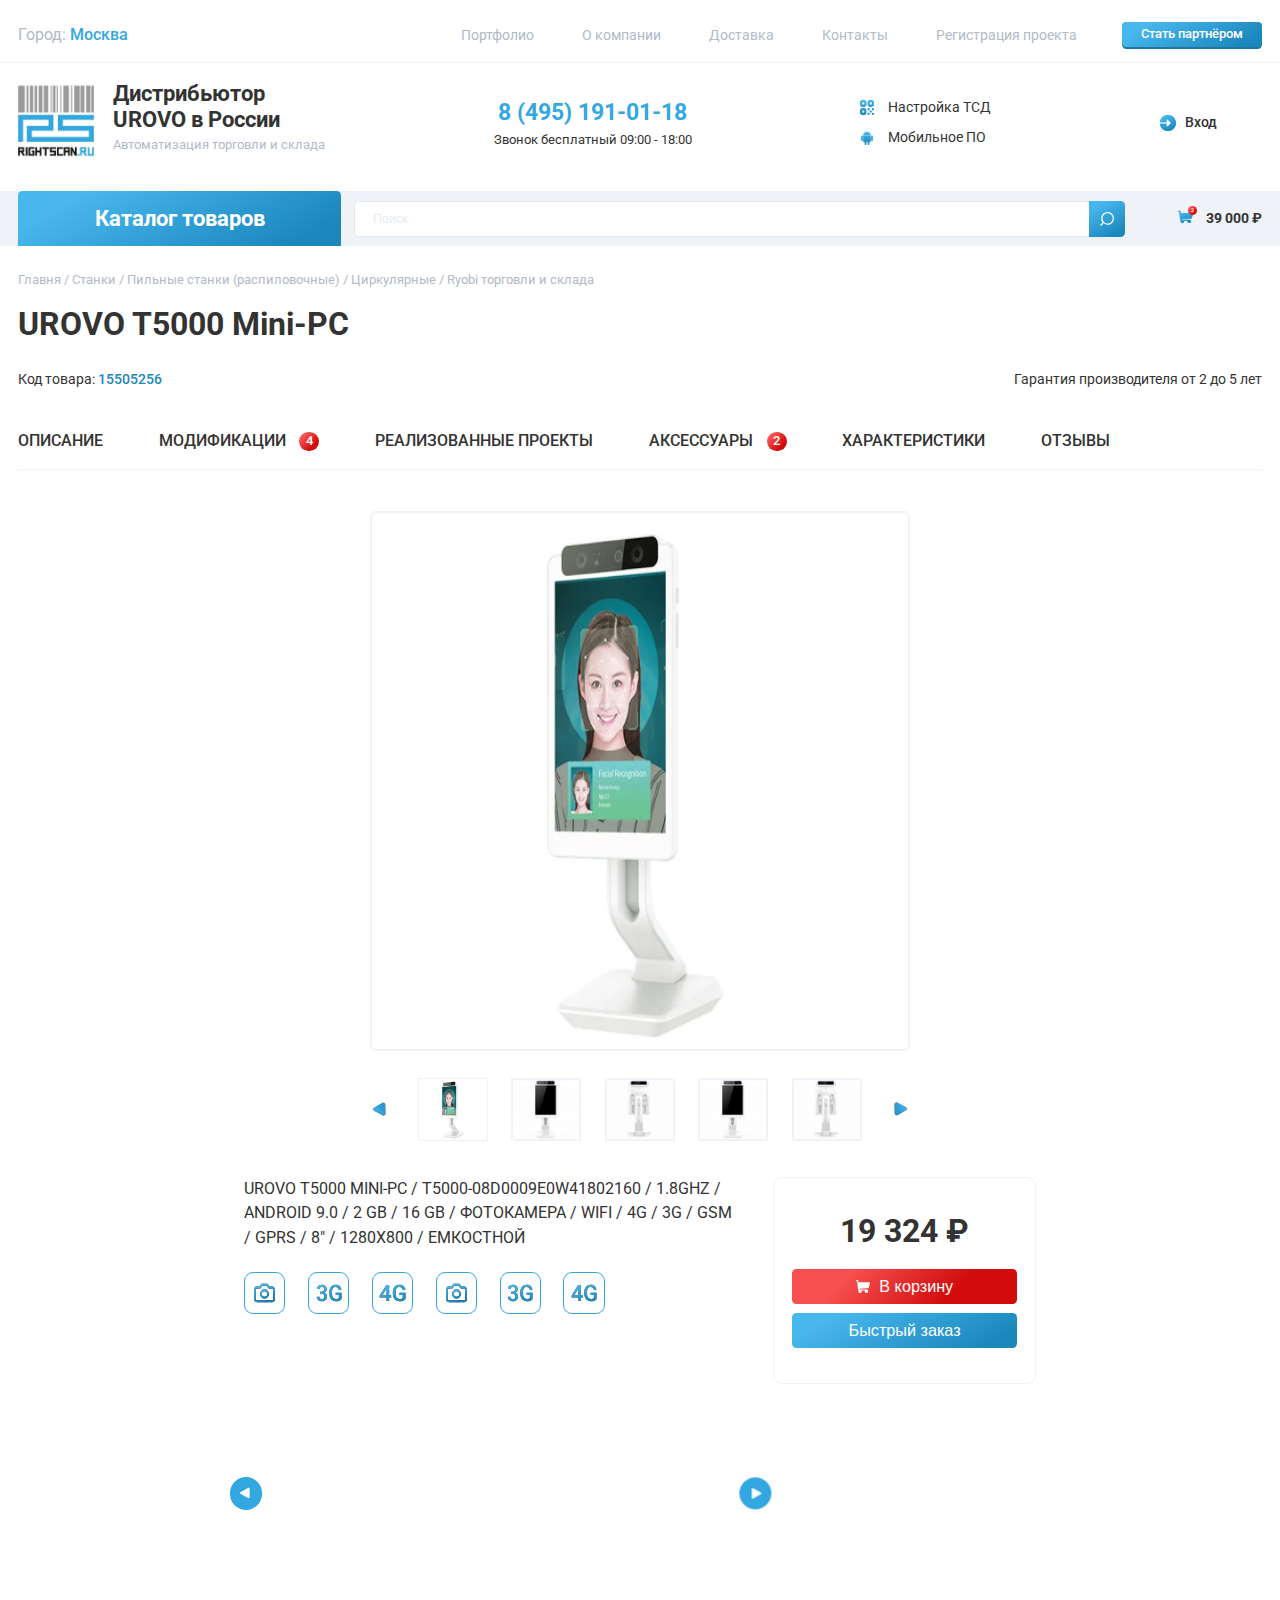
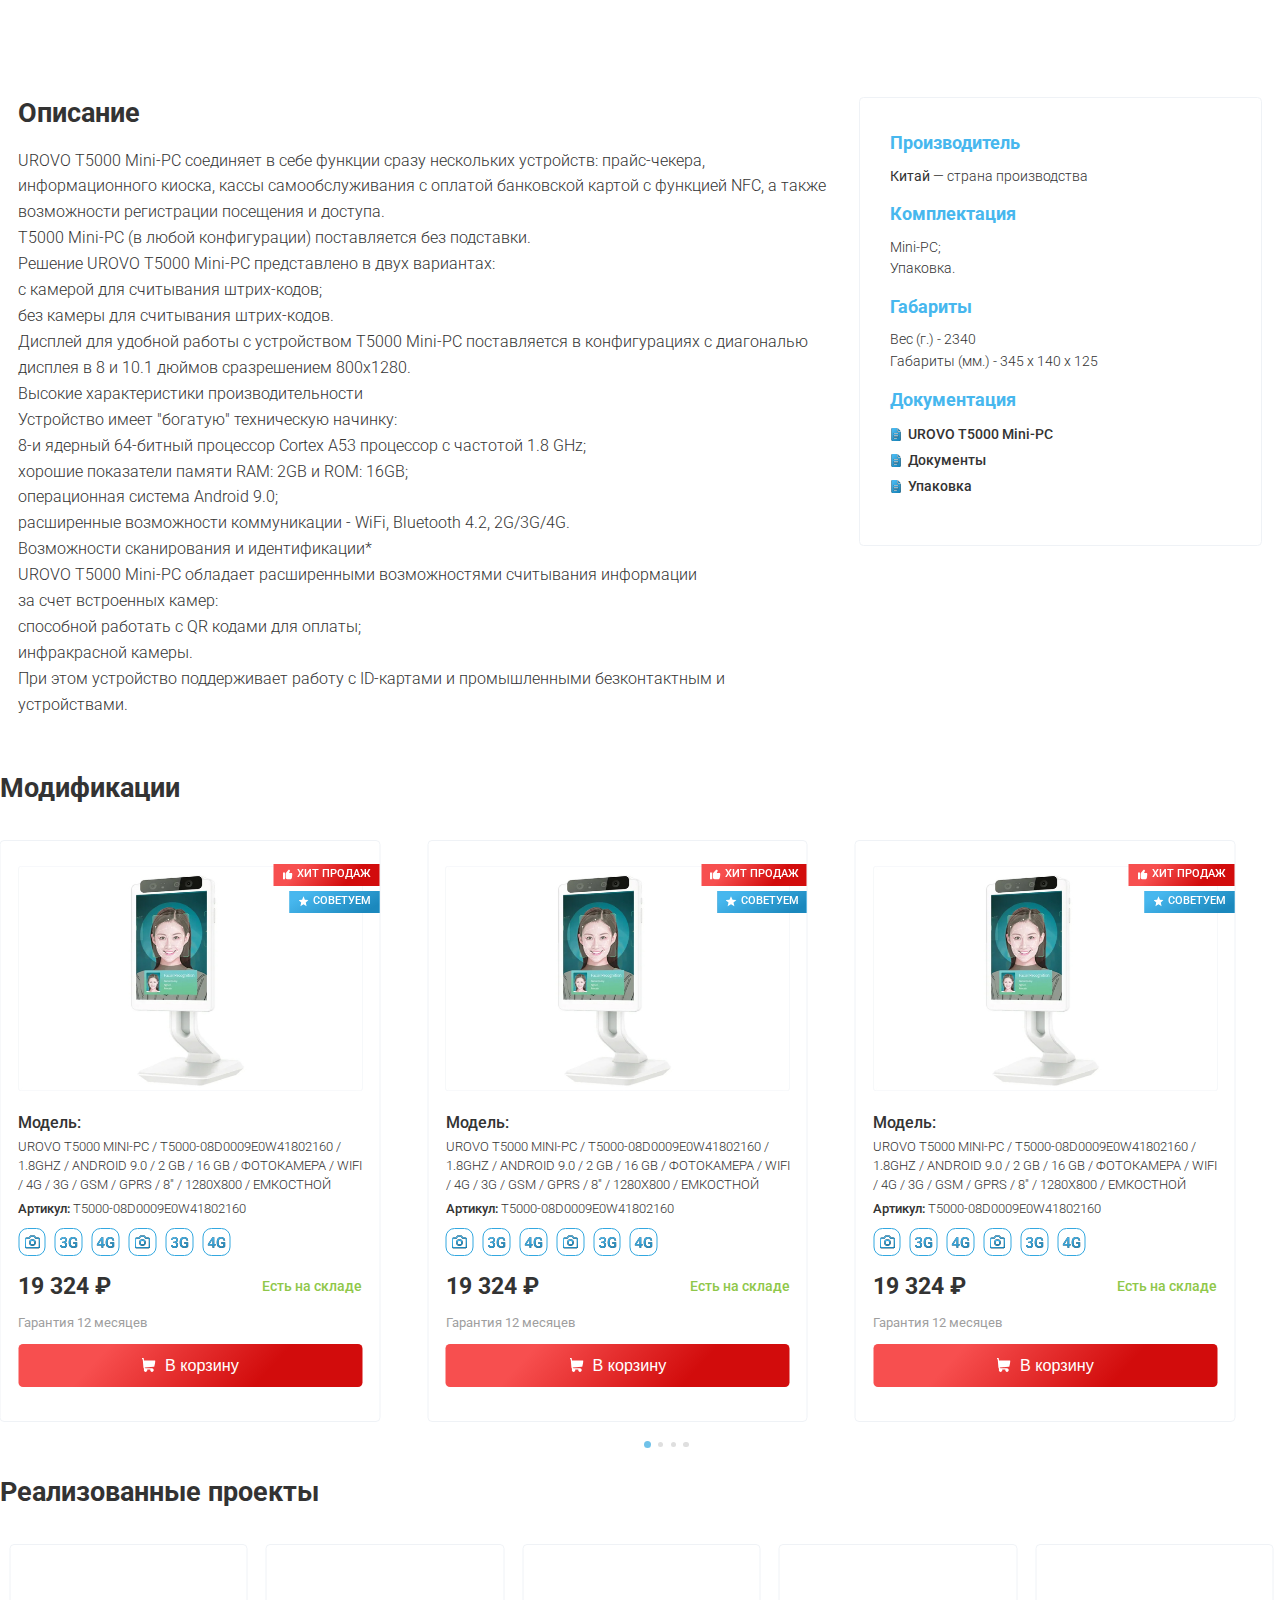
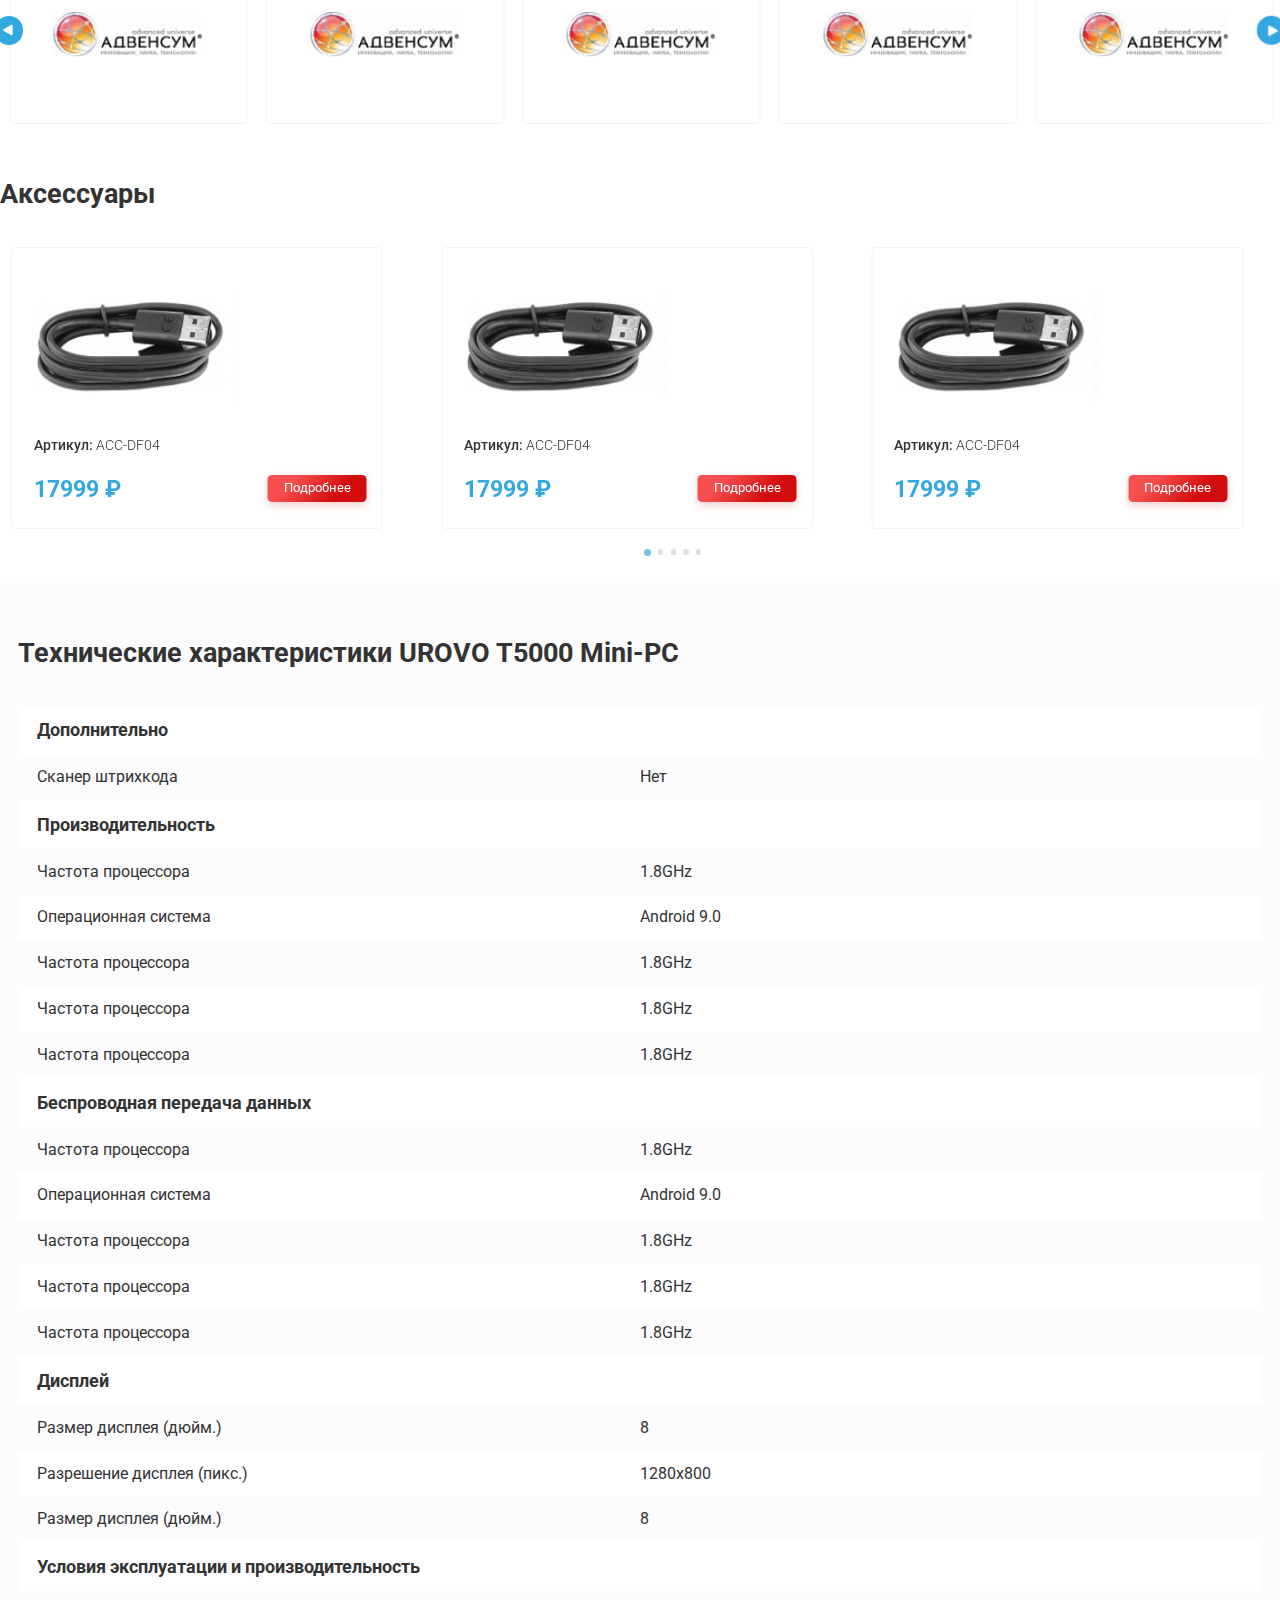
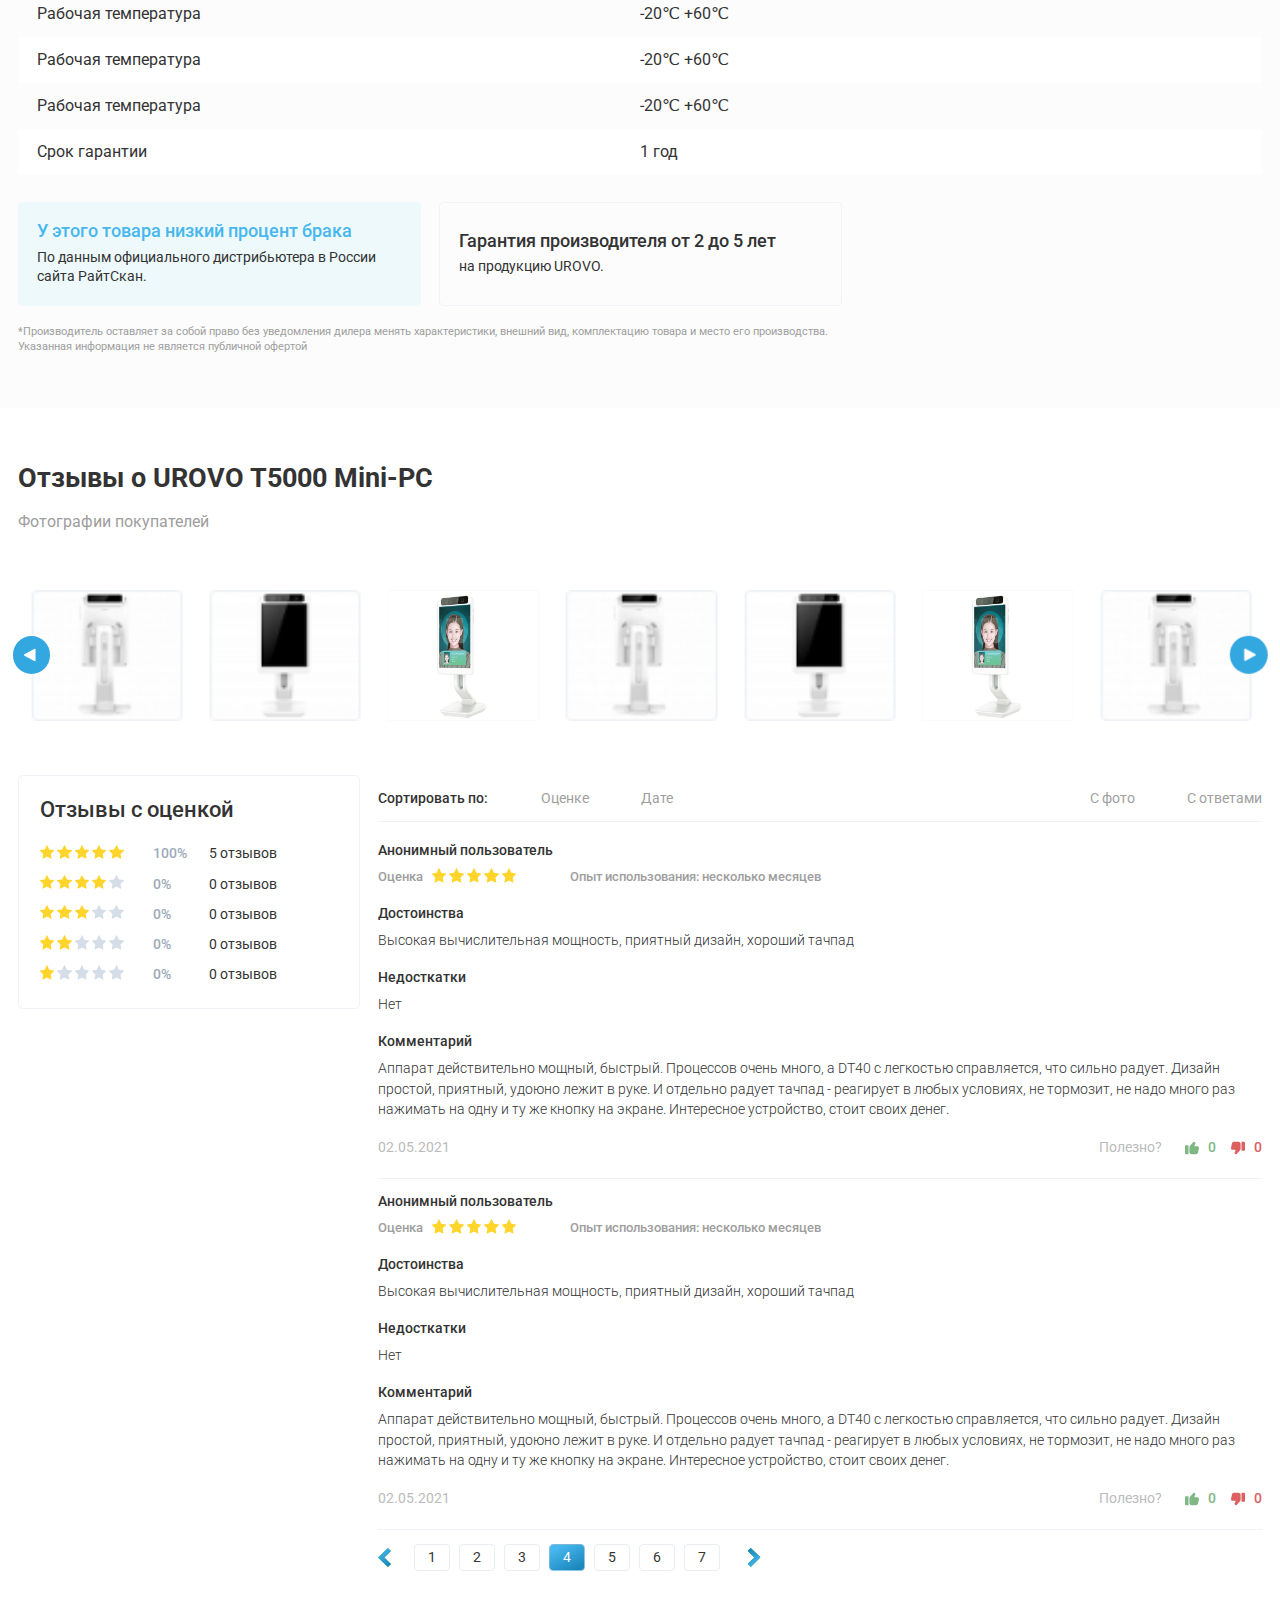
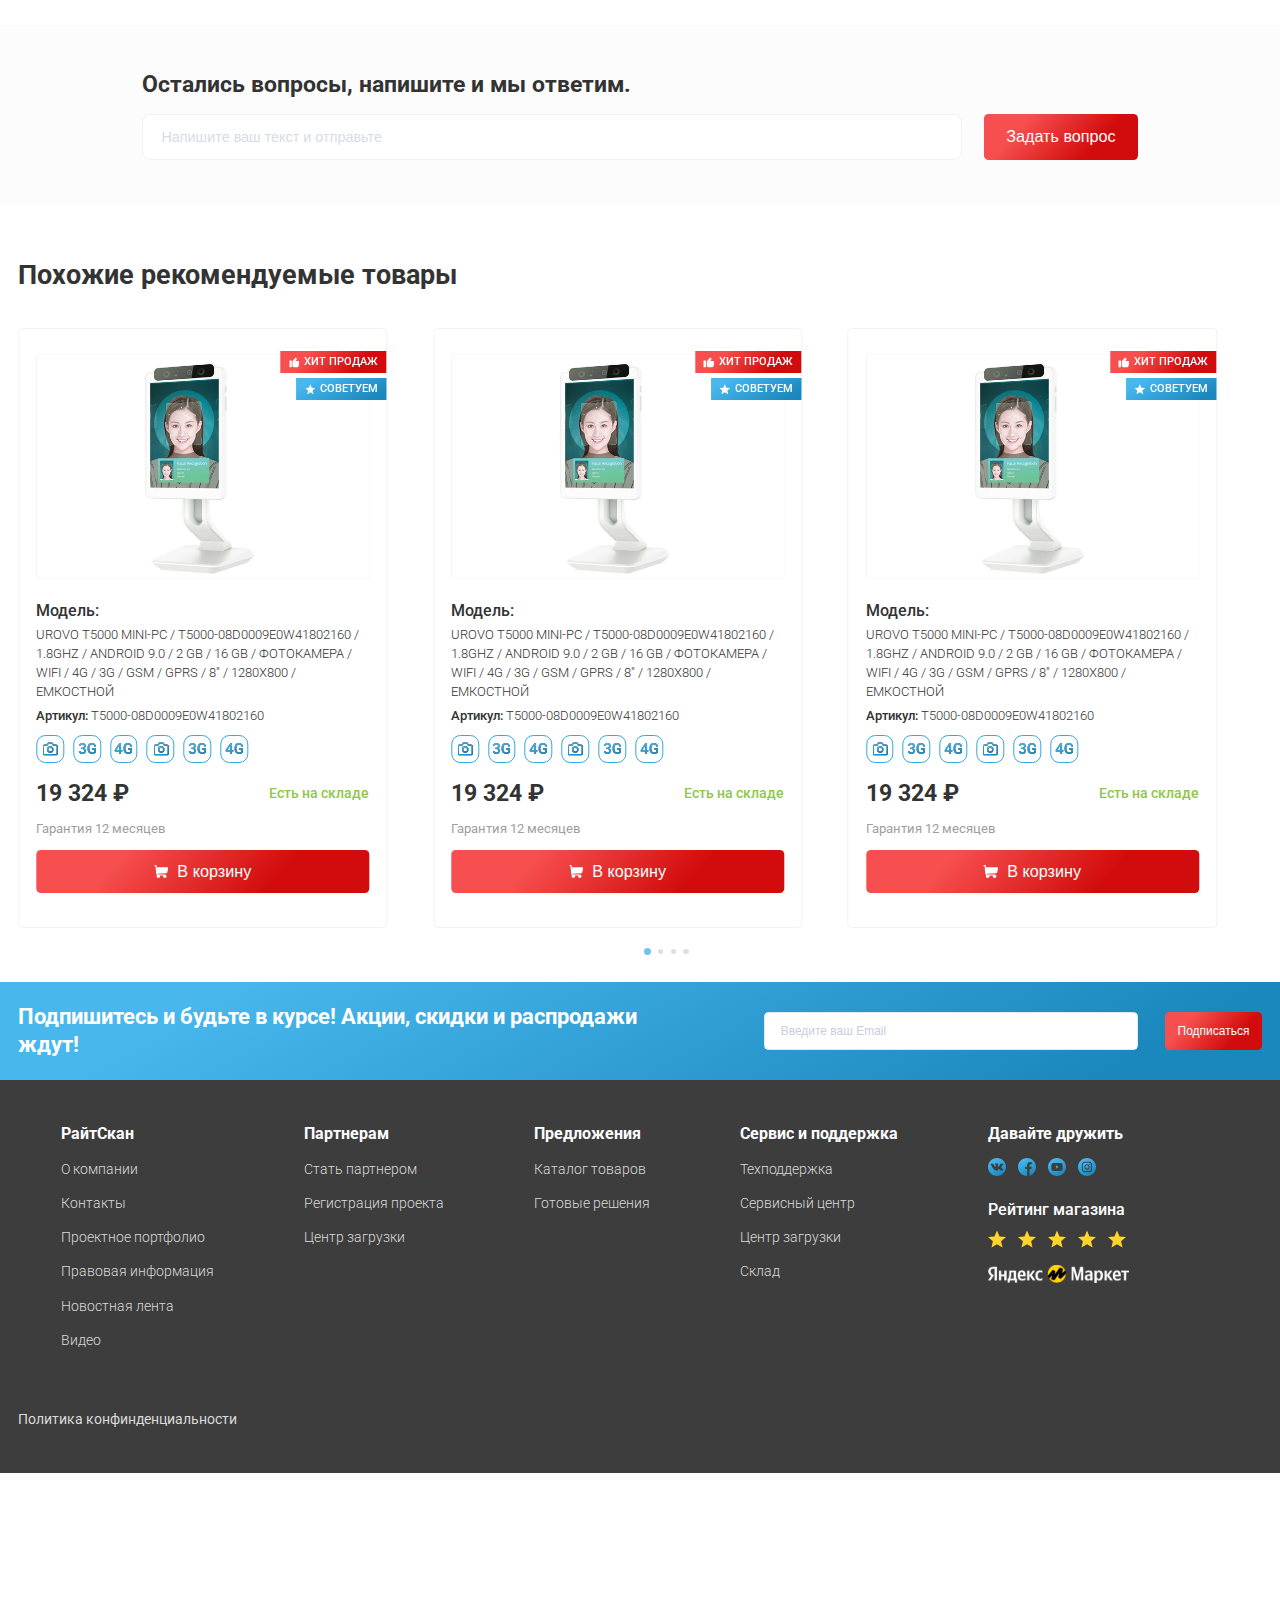
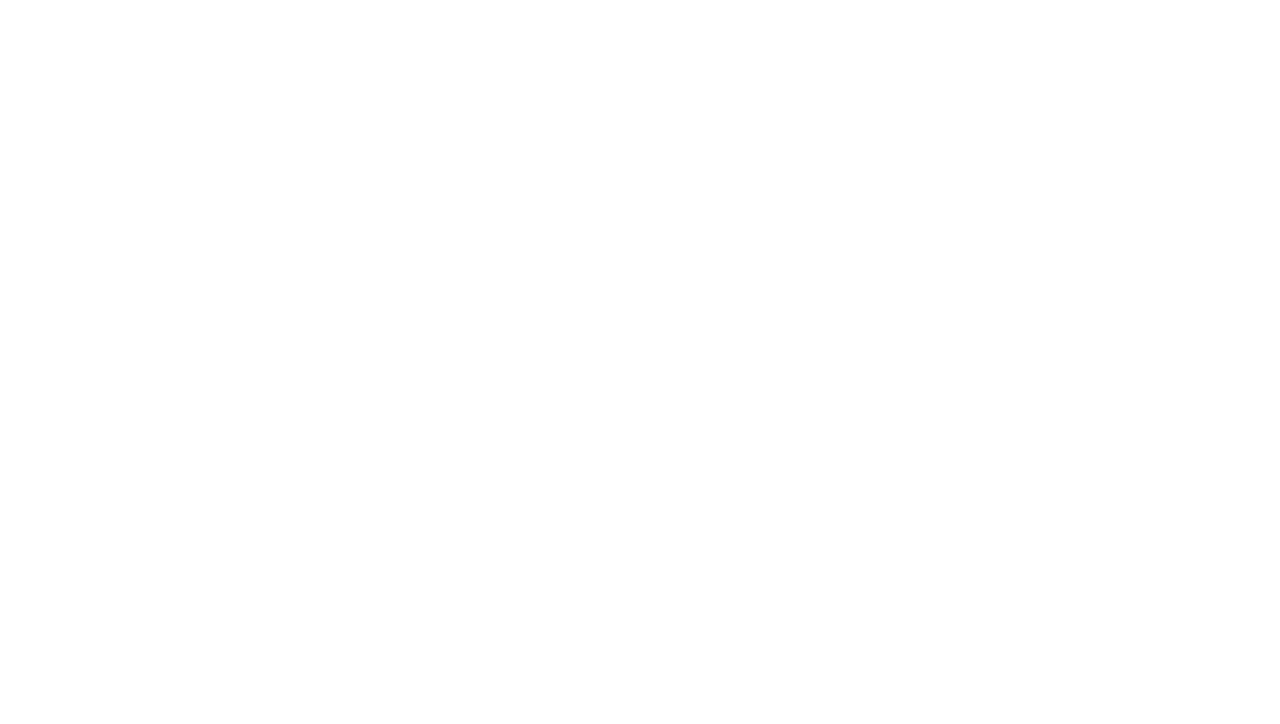
==== commit dce76056: "Update goods-card.html" ====
--- a/goods-card.html
+++ b/goods-card.html
@@ -205,219 +205,7 @@
         </section>
         <section class="product-information">
             <div class="container">
-            <div id="mod" class="product-information__section">
-                <h2 class="section-title">Модификации</h2>
-                <div class="slider">
-                    <div class="card more-card">
-                        <div class="more-card__lable lable-hit"><img src="img/icons/like.svg" alt="icon" class="more-card__lable-icon">
-                            Хит продаж</div>
-                        <div class="more-card__lable lable-advise"><img src="img/icons/Core.svg" alt="icon" class="more-card__lable-icon">
-                            Советуем</div>
-                        <img src="img/big-photo.jpg" alt="photo" class="more-card__photo">
-                        <span class="more-card__model-title">Модель:</span>
-                        <span class="more-card__model">UROVO T5000 MINI-PC / T5000-08D0009E0W41802160 / 1.8GHZ / ANDROID 9.0 / 2 GB / 16 GB / ФОТОКАМЕРА / WIFI / 4G / 3G / GSM / GPRS / 8" / 1280X800 / ЕМКОСТНОЙ</span>
-                        <span class="more-card__articul">Артикул:
-                            <span class="more-card__articul-number">T5000-08D0009E0W41802160</span>
-                        </span>
-                        <div class="more-card__icons-block">
-                            <div class="product-card__icon"><img src="img/icons/camera.svg" alt="camera" class="product-card__icon-img"></div>
-                            <div class="product-card__icon"><img src="img/icons/3G.svg" alt="3G" class="product-card__icon-img"></div>
-                            <div class="product-card__icon"><img src="img/icons/4G.svg" alt="4G" class="product-card__icon-img"></div>
-                            <div class="product-card__icon"><img src="img/icons/camera.svg" alt="camera" class="product-card__icon-img"></div>
-                            <div class="product-card__icon"><img src="img/icons/3G.svg" alt="3G" class="product-card__icon-img"></div>
-                            <div class="product-card__icon"><img src="img/icons/4G.svg" alt="4G" class="product-card__icon-img"></div>
-                        </div>
-                        <div class="more-card__price-block">
-                            <span class="more-card__price">19 324 ₽</span>
-                            <span class="more-card__availability">Есть на складе</span>
-                        </div>
-                        <span class="more-card__guarantee">Гарантия 12 месяцев</span>
-                        <button class="btn buy-card__btn buy-card__to-cart">
-                            <img src="img/icons/to-cart.svg" alt="cart" class="cart-btn__icon">
-                            В корзину</button>
-                    </div>
-                    <div class="card more-card">
-                        <div class="more-card__lable lable-hit"><img src="img/icons/like.svg" alt="icon" class="more-card__lable-icon">
-                            Хит продаж</div>
-                        <div class="more-card__lable lable-advise"><img src="img/icons/Core.svg" alt="icon" class="more-card__lable-icon">
-                            Советуем</div>
-                        <img src="img/big-photo.jpg" alt="photo" class="more-card__photo">
-                        <span class="more-card__model-title">Модель:</span>
-                        <span class="more-card__model">UROVO T5000 MINI-PC / T5000-08D0009E0W41802160 / 1.8GHZ / ANDROID 9.0 / 2 GB / 16 GB / ФОТОКАМЕРА / WIFI / 4G / 3G / GSM / GPRS / 8" / 1280X800 / ЕМКОСТНОЙ</span>
-                        <span class="more-card__articul">Артикул:
-                            <span class="more-card__articul-number">T5000-08D0009E0W41802160</span>
-                        </span>
-                        <div class="more-card__icons-block">
-                            <div class="product-card__icon"><img src="img/icons/camera.svg" alt="camera" class="product-card__icon-img"></div>
-                            <div class="product-card__icon"><img src="img/icons/3G.svg" alt="3G" class="product-card__icon-img"></div>
-                            <div class="product-card__icon"><img src="img/icons/4G.svg" alt="4G" class="product-card__icon-img"></div>
-                            <div class="product-card__icon"><img src="img/icons/camera.svg" alt="camera" class="product-card__icon-img"></div>
-                            <div class="product-card__icon"><img src="img/icons/3G.svg" alt="3G" class="product-card__icon-img"></div>
-                            <div class="product-card__icon"><img src="img/icons/4G.svg" alt="4G" class="product-card__icon-img"></div>
-                        </div>
-                        <div class="more-card__price-block">
-                            <span class="more-card__price">19 324 ₽</span>
-                            <span class="more-card__availability">Есть на складе</span>
-                        </div>
-                        <span class="more-card__guarantee">Гарантия 12 месяцев</span>
-                        <button class="btn buy-card__btn buy-card__to-cart">
-                            <img src="img/icons/to-cart.svg" alt="cart" class="cart-btn__icon">
-                            В корзину</button>
-                    </div>
-                    <div class="card more-card">
-                        <div class="more-card__lable lable-hit"><img src="img/icons/like.svg" alt="icon" class="more-card__lable-icon">
-                            Хит продаж</div>
-                        <div class="more-card__lable lable-advise"><img src="img/icons/Core.svg" alt="icon" class="more-card__lable-icon">
-                            Советуем</div>
-                        <img src="img/big-photo.jpg" alt="photo" class="more-card__photo">
-                        <span class="more-card__model-title">Модель:</span>
-                        <span class="more-card__model">UROVO T5000 MINI-PC / T5000-08D0009E0W41802160 / 1.8GHZ / ANDROID 9.0 / 2 GB / 16 GB / ФОТОКАМЕРА / WIFI / 4G / 3G / GSM / GPRS / 8" / 1280X800 / ЕМКОСТНОЙ</span>
-                        <span class="more-card__articul">Артикул:
-                            <span class="more-card__articul-number">T5000-08D0009E0W41802160</span>
-                        </span>
-                        <div class="more-card__icons-block">
-                            <div class="product-card__icon"><img src="img/icons/camera.svg" alt="camera" class="product-card__icon-img"></div>
-                            <div class="product-card__icon"><img src="img/icons/3G.svg" alt="3G" class="product-card__icon-img"></div>
-                            <div class="product-card__icon"><img src="img/icons/4G.svg" alt="4G" class="product-card__icon-img"></div>
-                            <div class="product-card__icon"><img src="img/icons/camera.svg" alt="camera" class="product-card__icon-img"></div>
-                            <div class="product-card__icon"><img src="img/icons/3G.svg" alt="3G" class="product-card__icon-img"></div>
-                            <div class="product-card__icon"><img src="img/icons/4G.svg" alt="4G" class="product-card__icon-img"></div>
-                        </div>
-                        <div class="more-card__price-block">
-                            <span class="more-card__price">19 324 ₽</span>
-                            <span class="more-card__availability">Есть на складе</span>
-                        </div>
-                        <span class="more-card__guarantee">Гарантия 12 месяцев</span>
-                        <button class="btn buy-card__btn buy-card__to-cart">
-                            <img src="img/icons/to-cart.svg" alt="cart" class="cart-btn__icon">
-                            В корзину</button>
-                    </div>
-                    <div class="card more-card">
-                        <div class="more-card__lable lable-hit"><img src="img/icons/like.svg" alt="icon" class="more-card__lable-icon">
-                            Хит продаж</div>
-                        <div class="more-card__lable lable-advise"><img src="img/icons/Core.svg" alt="icon" class="more-card__lable-icon">
-                            Советуем</div>
-                        <img src="img/big-photo.jpg" alt="photo" class="more-card__photo">
-                        <span class="more-card__model-title">Модель:</span>
-                        <span class="more-card__model">UROVO T5000 MINI-PC / T5000-08D0009E0W41802160 / 1.8GHZ / ANDROID 9.0 / 2 GB / 16 GB / ФОТОКАМЕРА / WIFI / 4G / 3G / GSM / GPRS / 8" / 1280X800 / ЕМКОСТНОЙ</span>
-                        <span class="more-card__articul">Артикул:
-                            <span class="more-card__articul-number">T5000-08D0009E0W41802160</span>
-                        </span>
-                        <div class="more-card__icons-block">
-                            <div class="product-card__icon"><img src="img/icons/camera.svg" alt="camera" class="product-card__icon-img"></div>
-                            <div class="product-card__icon"><img src="img/icons/3G.svg" alt="3G" class="product-card__icon-img"></div>
-                            <div class="product-card__icon"><img src="img/icons/4G.svg" alt="4G" class="product-card__icon-img"></div>
-                            <div class="product-card__icon"><img src="img/icons/camera.svg" alt="camera" class="product-card__icon-img"></div>
-                            <div class="product-card__icon"><img src="img/icons/3G.svg" alt="3G" class="product-card__icon-img"></div>
-                            <div class="product-card__icon"><img src="img/icons/4G.svg" alt="4G" class="product-card__icon-img"></div>
-                        </div>
-                        <div class="more-card__price-block">
-                            <span class="more-card__price">19 324 ₽</span>
-                            <span class="more-card__availability">Есть на складе</span>
-                        </div>
-                        <span class="more-card__guarantee">Гарантия 12 месяцев</span>
-                        <button class="btn buy-card__btn buy-card__to-cart">
-                            <img src="img/icons/to-cart.svg" alt="cart" class="cart-btn__icon">
-                            В корзину</button>
-                    </div>
-                </div>
-            </div>
-            <div id="rp" class="product-information__section completed-projects">
-                <h2 class="section-title">Реализованные проекты</h2>
-                <div class="completed-projects__slider">
-                    <div class="completed-projects__card">
-                        <img src="img/proj-c.png" alt="photo" class="completed-projects__img">
-                    </div>
-                    <div class="completed-projects__card">
-                        <img src="img/proj-c.png" alt="photo" class="completed-projects__img">
-                    </div>
-                    <div class="completed-projects__card">
-                        <img src="img/proj-c.png" alt="photo" class="completed-projects__img">
-                    </div>
-                    <div class="completed-projects__card">
-                        <img src="img/proj-c.png" alt="photo" class="completed-projects__img">
-                    </div>
-                    <div class="completed-projects__card">
-                        <img src="img/proj-c.png" alt="photo" class="completed-projects__img">
-                    </div>
-                    <div class="completed-projects__card">
-                        <img src="img/proj-c.png" alt="photo" class="completed-projects__img">
-                    </div>
-                    <div class="completed-projects__card">
-                        <img src="img/proj-c.png" alt="photo" class="completed-projects__img">
-                    </div>
-                    <div class="completed-projects__card">
-                        <img src="img/proj-c.png" alt="photo" class="completed-projects__img">
-                    </div>
-                    <div class="completed-projects__card">
-                        <img src="img/proj-c.png" alt="photo" class="completed-projects__img">
-                    </div>
-                    <div class="completed-projects__card">
-                        <img src="img/proj-c.png" alt="photo" class="completed-projects__img">
-                    </div>
-                </div>
-        </div>
-            <div id="acc" class="product-information__section">
-                <h2 class="section-title">Аксессуары</h2>
-                <div class="goods-slider">
-                    <div class="card goods-card">
-                        <img src="img/acs.jpg" alt="photo" class="goods-card__photo">
-                        <span class="goods-card__articul">
-                            Артикул:
-                            <span class="goods-card__articul-number">ACC-DF04</span>
-                        </span>
-                        <div class="goods-card__price-wrap">
-                            <span class="goods-card__price">17999 ₽</span>
-                            <a href="#" class="btn goods-card__more">Подробнее</a>
-                        </div>
-                    </div>
-                    <div class="card goods-card">
-                        <img src="img/acs.jpg" alt="photo" class="goods-card__photo">
-                        <span class="goods-card__articul">
-                            Артикул:
-                            <span class="goods-card__articul-number">ACC-DF04</span>
-                        </span>
-                        <div class="goods-card__price-wrap">
-                            <span class="goods-card__price">17999 ₽</span>
-                            <a href="#" class="btn goods-card__more">Подробнее</a>
-                        </div>
-                    </div>
-                    <div class="card goods-card">
-                        <img src="img/acs.jpg" alt="photo" class="goods-card__photo">
-                        <span class="goods-card__articul">
-                            Артикул:
-                            <span class="goods-card__articul-number">ACC-DF04</span>
-                        </span>
-                        <div class="goods-card__price-wrap">
-                            <span class="goods-card__price">17999 ₽</span>
-                            <a href="#" class="btn goods-card__more">Подробнее</a>
-                        </div>
-                    </div>
-                    <div class="card goods-card">
-                        <img src="img/acs.jpg" alt="photo" class="goods-card__photo">
-                        <span class="goods-card__articul">
-                            Артикул:
-                            <span class="goods-card__articul-number">ACC-DF04</span>
-                        </span>
-                        <div class="goods-card__price-wrap">
-                            <span class="goods-card__price">17999 ₽</span>
-                            <a href="#" class="btn goods-card__more">Подробнее</a>
-                        </div>
-                    </div>
-                    <div class="card goods-card">
-                        <img src="img/acs.jpg" alt="photo" class="goods-card__photo">
-                        <span class="goods-card__articul">
-                            Артикул:
-                            <span class="goods-card__articul-number">ACC-DF04</span>
-                        </span>
-                        <div class="goods-card__price-wrap">
-                            <span class="goods-card__price">17999 ₽</span>
-                            <a href="#" class="btn goods-card__more">Подробнее</a>
-                        </div>
-                    </div>
-            </div>
-        </div>
-        <div id="spec" class="product-information__section product-information__specification">
+                 <div id="spec" class="product-information__section product-information__specification">
             <div class="specification__wrap">
                     <h2 class="section-title">Описание</h2>
                     <p class="specification__text">UROVO T5000 Mini-PC соединяет в себе функции сразу нескольких устройств: прайс-чекера, информационного киоска, кассы самообслуживания с оплатой банковской картой с функцией NFC, а также возможности регистрации посещения и доступа. <br>
@@ -457,6 +245,218 @@
                 </div>
             </div>
         </div>
+            <div id="mod" class="product-information__section">
+                <h2 class="section-title">Модификации</h2>
+                <div class="slider">
+                    <div class="card more-card">
+                        <div class="more-card__lable lable-hit"><img src="img/icons/like.svg" alt="icon" class="more-card__lable-icon">
+                            Хит продаж</div>
+                        <div class="more-card__lable lable-advise"><img src="img/icons/Core.svg" alt="icon" class="more-card__lable-icon">
+                            Советуем</div>
+                        <img src="img/big-photo.jpg" alt="photo" class="more-card__photo">
+                        <span class="more-card__model-title">Модель:</span>
+                        <span class="more-card__model">UROVO T5000 MINI-PC / T5000-08D0009E0W41802160 / 1.8GHZ / ANDROID 9.0 / 2 GB / 16 GB / ФОТОКАМЕРА / WIFI / 4G / 3G / GSM / GPRS / 8" / 1280X800 / ЕМКОСТНОЙ</span>
+                        <span class="more-card__articul">Артикул:
+                            <span class="more-card__articul-number">T5000-08D0009E0W41802160</span>
+                        </span>
+                        <div class="more-card__icons-block">
+                            <div class="product-card__icon"><img src="img/icons/camera.svg" alt="camera" class="product-card__icon-img"></div>
+                            <div class="product-card__icon"><img src="img/icons/3G.svg" alt="3G" class="product-card__icon-img"></div>
+                            <div class="product-card__icon"><img src="img/icons/4G.svg" alt="4G" class="product-card__icon-img"></div>
+                            <div class="product-card__icon"><img src="img/icons/camera.svg" alt="camera" class="product-card__icon-img"></div>
+                            <div class="product-card__icon"><img src="img/icons/3G.svg" alt="3G" class="product-card__icon-img"></div>
+                            <div class="product-card__icon"><img src="img/icons/4G.svg" alt="4G" class="product-card__icon-img"></div>
+                        </div>
+                        <div class="more-card__price-block">
+                            <span class="more-card__price">19 324 ₽</span>
+                            <span class="more-card__availability">Есть на складе</span>
+                        </div>
+                        <span class="more-card__guarantee">Гарантия 12 месяцев</span>
+                        <button class="btn buy-card__btn buy-card__to-cart">
+                            <img src="img/icons/to-cart.svg" alt="cart" class="cart-btn__icon">
+                            В корзину</button>
+                    </div>
+                    <div class="card more-card">
+                        <div class="more-card__lable lable-hit"><img src="img/icons/like.svg" alt="icon" class="more-card__lable-icon">
+                            Хит продаж</div>
+                        <div class="more-card__lable lable-advise"><img src="img/icons/Core.svg" alt="icon" class="more-card__lable-icon">
+                            Советуем</div>
+                        <img src="img/big-photo.jpg" alt="photo" class="more-card__photo">
+                        <span class="more-card__model-title">Модель:</span>
+                        <span class="more-card__model">UROVO T5000 MINI-PC / T5000-08D0009E0W41802160 / 1.8GHZ / ANDROID 9.0 / 2 GB / 16 GB / ФОТОКАМЕРА / WIFI / 4G / 3G / GSM / GPRS / 8" / 1280X800 / ЕМКОСТНОЙ</span>
+                        <span class="more-card__articul">Артикул:
+                            <span class="more-card__articul-number">T5000-08D0009E0W41802160</span>
+                        </span>
+                        <div class="more-card__icons-block">
+                            <div class="product-card__icon"><img src="img/icons/camera.svg" alt="camera" class="product-card__icon-img"></div>
+                            <div class="product-card__icon"><img src="img/icons/3G.svg" alt="3G" class="product-card__icon-img"></div>
+                            <div class="product-card__icon"><img src="img/icons/4G.svg" alt="4G" class="product-card__icon-img"></div>
+                            <div class="product-card__icon"><img src="img/icons/camera.svg" alt="camera" class="product-card__icon-img"></div>
+                            <div class="product-card__icon"><img src="img/icons/3G.svg" alt="3G" class="product-card__icon-img"></div>
+                            <div class="product-card__icon"><img src="img/icons/4G.svg" alt="4G" class="product-card__icon-img"></div>
+                        </div>
+                        <div class="more-card__price-block">
+                            <span class="more-card__price">19 324 ₽</span>
+                            <span class="more-card__availability">Есть на складе</span>
+                        </div>
+                        <span class="more-card__guarantee">Гарантия 12 месяцев</span>
+                        <button class="btn buy-card__btn buy-card__to-cart">
+                            <img src="img/icons/to-cart.svg" alt="cart" class="cart-btn__icon">
+                            В корзину</button>
+                    </div>
+                    <div class="card more-card">
+                        <div class="more-card__lable lable-hit"><img src="img/icons/like.svg" alt="icon" class="more-card__lable-icon">
+                            Хит продаж</div>
+                        <div class="more-card__lable lable-advise"><img src="img/icons/Core.svg" alt="icon" class="more-card__lable-icon">
+                            Советуем</div>
+                        <img src="img/big-photo.jpg" alt="photo" class="more-card__photo">
+                        <span class="more-card__model-title">Модель:</span>
+                        <span class="more-card__model">UROVO T5000 MINI-PC / T5000-08D0009E0W41802160 / 1.8GHZ / ANDROID 9.0 / 2 GB / 16 GB / ФОТОКАМЕРА / WIFI / 4G / 3G / GSM / GPRS / 8" / 1280X800 / ЕМКОСТНОЙ</span>
+                        <span class="more-card__articul">Артикул:
+                            <span class="more-card__articul-number">T5000-08D0009E0W41802160</span>
+                        </span>
+                        <div class="more-card__icons-block">
+                            <div class="product-card__icon"><img src="img/icons/camera.svg" alt="camera" class="product-card__icon-img"></div>
+                            <div class="product-card__icon"><img src="img/icons/3G.svg" alt="3G" class="product-card__icon-img"></div>
+                            <div class="product-card__icon"><img src="img/icons/4G.svg" alt="4G" class="product-card__icon-img"></div>
+                            <div class="product-card__icon"><img src="img/icons/camera.svg" alt="camera" class="product-card__icon-img"></div>
+                            <div class="product-card__icon"><img src="img/icons/3G.svg" alt="3G" class="product-card__icon-img"></div>
+                            <div class="product-card__icon"><img src="img/icons/4G.svg" alt="4G" class="product-card__icon-img"></div>
+                        </div>
+                        <div class="more-card__price-block">
+                            <span class="more-card__price">19 324 ₽</span>
+                            <span class="more-card__availability">Есть на складе</span>
+                        </div>
+                        <span class="more-card__guarantee">Гарантия 12 месяцев</span>
+                        <button class="btn buy-card__btn buy-card__to-cart">
+                            <img src="img/icons/to-cart.svg" alt="cart" class="cart-btn__icon">
+                            В корзину</button>
+                    </div>
+                    <div class="card more-card">
+                        <div class="more-card__lable lable-hit"><img src="img/icons/like.svg" alt="icon" class="more-card__lable-icon">
+                            Хит продаж</div>
+                        <div class="more-card__lable lable-advise"><img src="img/icons/Core.svg" alt="icon" class="more-card__lable-icon">
+                            Советуем</div>
+                        <img src="img/big-photo.jpg" alt="photo" class="more-card__photo">
+                        <span class="more-card__model-title">Модель:</span>
+                        <span class="more-card__model">UROVO T5000 MINI-PC / T5000-08D0009E0W41802160 / 1.8GHZ / ANDROID 9.0 / 2 GB / 16 GB / ФОТОКАМЕРА / WIFI / 4G / 3G / GSM / GPRS / 8" / 1280X800 / ЕМКОСТНОЙ</span>
+                        <span class="more-card__articul">Артикул:
+                            <span class="more-card__articul-number">T5000-08D0009E0W41802160</span>
+                        </span>
+                        <div class="more-card__icons-block">
+                            <div class="product-card__icon"><img src="img/icons/camera.svg" alt="camera" class="product-card__icon-img"></div>
+                            <div class="product-card__icon"><img src="img/icons/3G.svg" alt="3G" class="product-card__icon-img"></div>
+                            <div class="product-card__icon"><img src="img/icons/4G.svg" alt="4G" class="product-card__icon-img"></div>
+                            <div class="product-card__icon"><img src="img/icons/camera.svg" alt="camera" class="product-card__icon-img"></div>
+                            <div class="product-card__icon"><img src="img/icons/3G.svg" alt="3G" class="product-card__icon-img"></div>
+                            <div class="product-card__icon"><img src="img/icons/4G.svg" alt="4G" class="product-card__icon-img"></div>
+                        </div>
+                        <div class="more-card__price-block">
+                            <span class="more-card__price">19 324 ₽</span>
+                            <span class="more-card__availability">Есть на складе</span>
+                        </div>
+                        <span class="more-card__guarantee">Гарантия 12 месяцев</span>
+                        <button class="btn buy-card__btn buy-card__to-cart">
+                            <img src="img/icons/to-cart.svg" alt="cart" class="cart-btn__icon">
+                            В корзину</button>
+                    </div>
+                </div>
+            </div>
+            <div id="rp" class="product-information__section completed-projects">
+                <h2 class="section-title">Реализованные проекты</h2>
+                <div class="completed-projects__slider">
+                    <div class="completed-projects__card">
+                        <img src="img/proj-c.png" alt="photo" class="completed-projects__img">
+                    </div>
+                    <div class="completed-projects__card">
+                        <img src="img/proj-c.png" alt="photo" class="completed-projects__img">
+                    </div>
+                    <div class="completed-projects__card">
+                        <img src="img/proj-c.png" alt="photo" class="completed-projects__img">
+                    </div>
+                    <div class="completed-projects__card">
+                        <img src="img/proj-c.png" alt="photo" class="completed-projects__img">
+                    </div>
+                    <div class="completed-projects__card">
+                        <img src="img/proj-c.png" alt="photo" class="completed-projects__img">
+                    </div>
+                    <div class="completed-projects__card">
+                        <img src="img/proj-c.png" alt="photo" class="completed-projects__img">
+                    </div>
+                    <div class="completed-projects__card">
+                        <img src="img/proj-c.png" alt="photo" class="completed-projects__img">
+                    </div>
+                    <div class="completed-projects__card">
+                        <img src="img/proj-c.png" alt="photo" class="completed-projects__img">
+                    </div>
+                    <div class="completed-projects__card">
+                        <img src="img/proj-c.png" alt="photo" class="completed-projects__img">
+                    </div>
+                    <div class="completed-projects__card">
+                        <img src="img/proj-c.png" alt="photo" class="completed-projects__img">
+                    </div>
+                </div>
+        </div>
+            <div id="acc" class="product-information__section">
+                <h2 class="section-title">Аксессуары</h2>
+                <div class="goods-slider">
+                    <div class="card goods-card">
+                        <img src="img/acs.jpg" alt="photo" class="goods-card__photo">
+                        <span class="goods-card__articul">
+                            Артикул:
+                            <span class="goods-card__articul-number">ACC-DF04</span>
+                        </span>
+                        <div class="goods-card__price-wrap">
+                            <span class="goods-card__price">17999 ₽</span>
+                            <a href="#" class="btn goods-card__more">Подробнее</a>
+                        </div>
+                    </div>
+                    <div class="card goods-card">
+                        <img src="img/acs.jpg" alt="photo" class="goods-card__photo">
+                        <span class="goods-card__articul">
+                            Артикул:
+                            <span class="goods-card__articul-number">ACC-DF04</span>
+                        </span>
+                        <div class="goods-card__price-wrap">
+                            <span class="goods-card__price">17999 ₽</span>
+                            <a href="#" class="btn goods-card__more">Подробнее</a>
+                        </div>
+                    </div>
+                    <div class="card goods-card">
+                        <img src="img/acs.jpg" alt="photo" class="goods-card__photo">
+                        <span class="goods-card__articul">
+                            Артикул:
+                            <span class="goods-card__articul-number">ACC-DF04</span>
+                        </span>
+                        <div class="goods-card__price-wrap">
+                            <span class="goods-card__price">17999 ₽</span>
+                            <a href="#" class="btn goods-card__more">Подробнее</a>
+                        </div>
+                    </div>
+                    <div class="card goods-card">
+                        <img src="img/acs.jpg" alt="photo" class="goods-card__photo">
+                        <span class="goods-card__articul">
+                            Артикул:
+                            <span class="goods-card__articul-number">ACC-DF04</span>
+                        </span>
+                        <div class="goods-card__price-wrap">
+                            <span class="goods-card__price">17999 ₽</span>
+                            <a href="#" class="btn goods-card__more">Подробнее</a>
+                        </div>
+                    </div>
+                    <div class="card goods-card">
+                        <img src="img/acs.jpg" alt="photo" class="goods-card__photo">
+                        <span class="goods-card__articul">
+                            Артикул:
+                            <span class="goods-card__articul-number">ACC-DF04</span>
+                        </span>
+                        <div class="goods-card__price-wrap">
+                            <span class="goods-card__price">17999 ₽</span>
+                            <a href="#" class="btn goods-card__more">Подробнее</a>
+                        </div>
+                    </div>
+            </div>
+        </div> 
         <div id="feat" class="product-information__section product-information__feature">
             <div class="container">
                 <div class="feature">
@@ -966,4 +966,4 @@
     <script src="js/slick.min.js"></script>
     <script src="js/script.js" ></script>
 </body>
-</html>+</html>
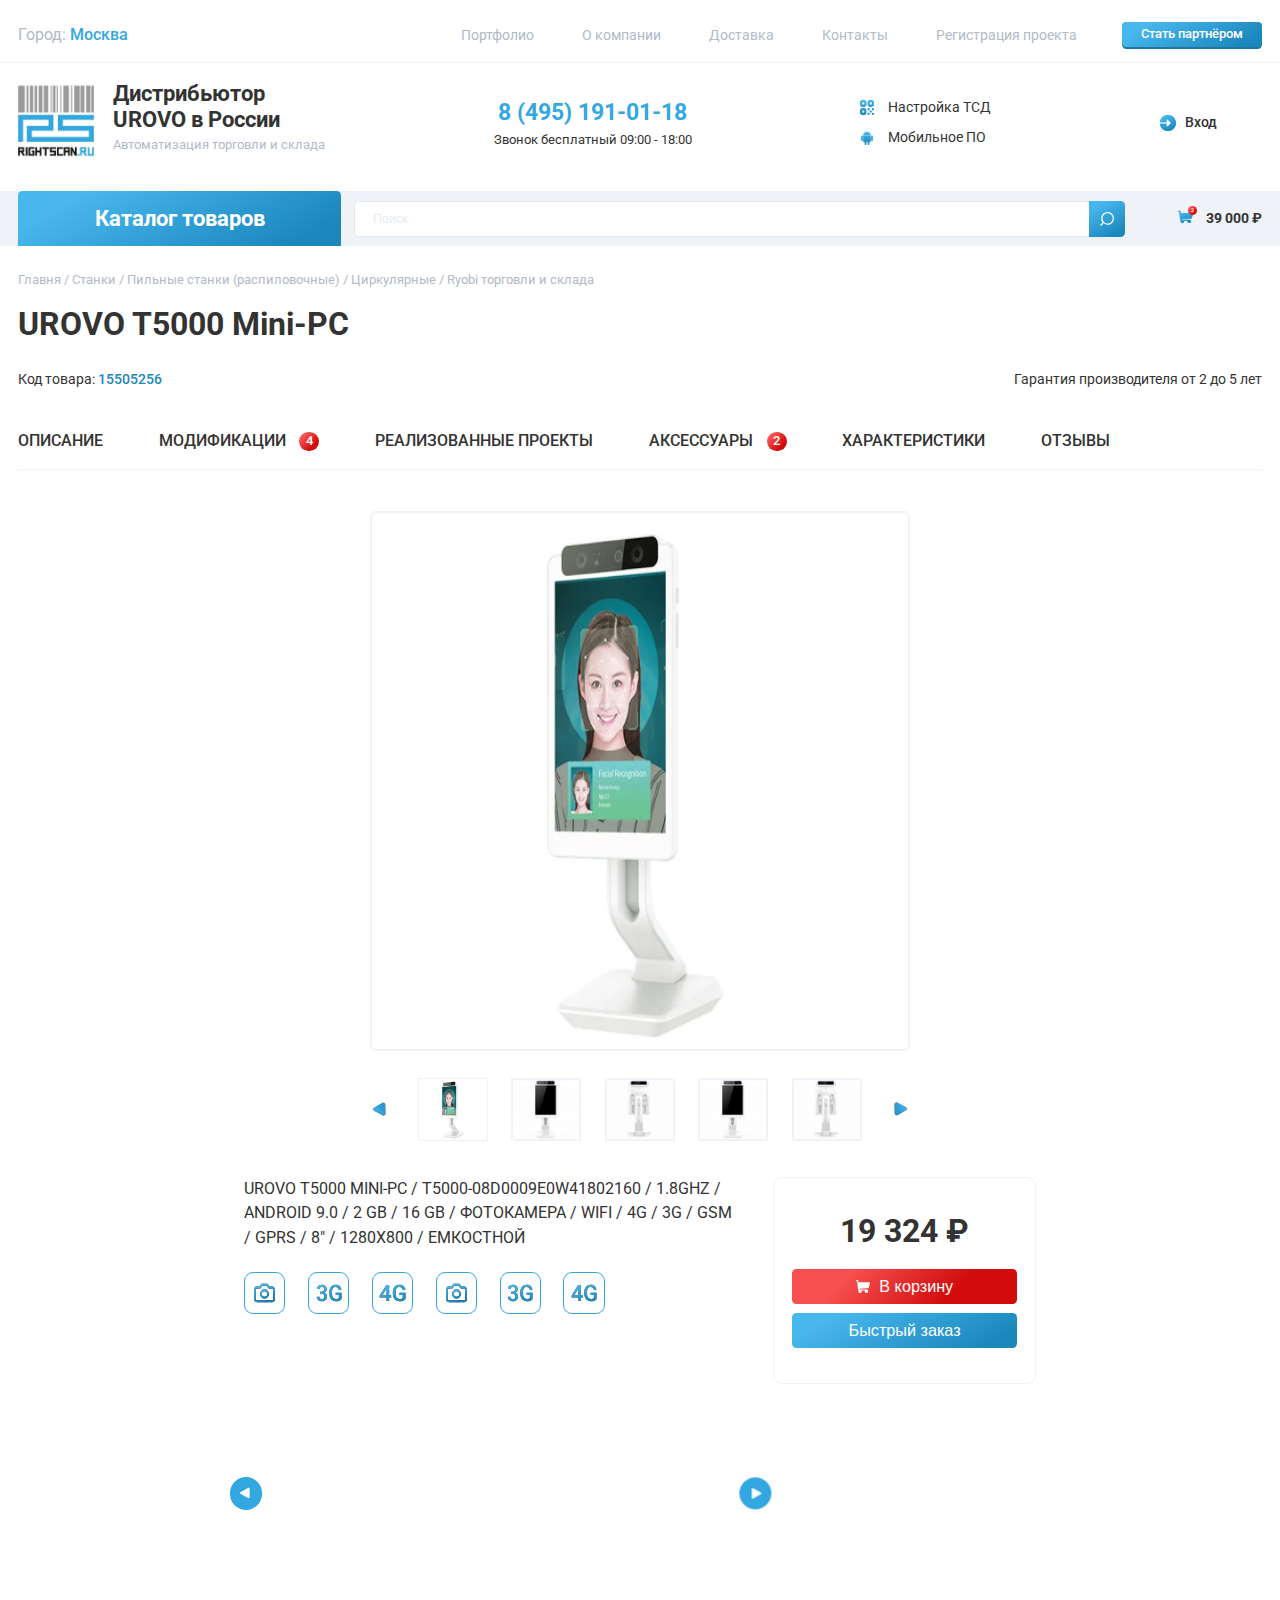
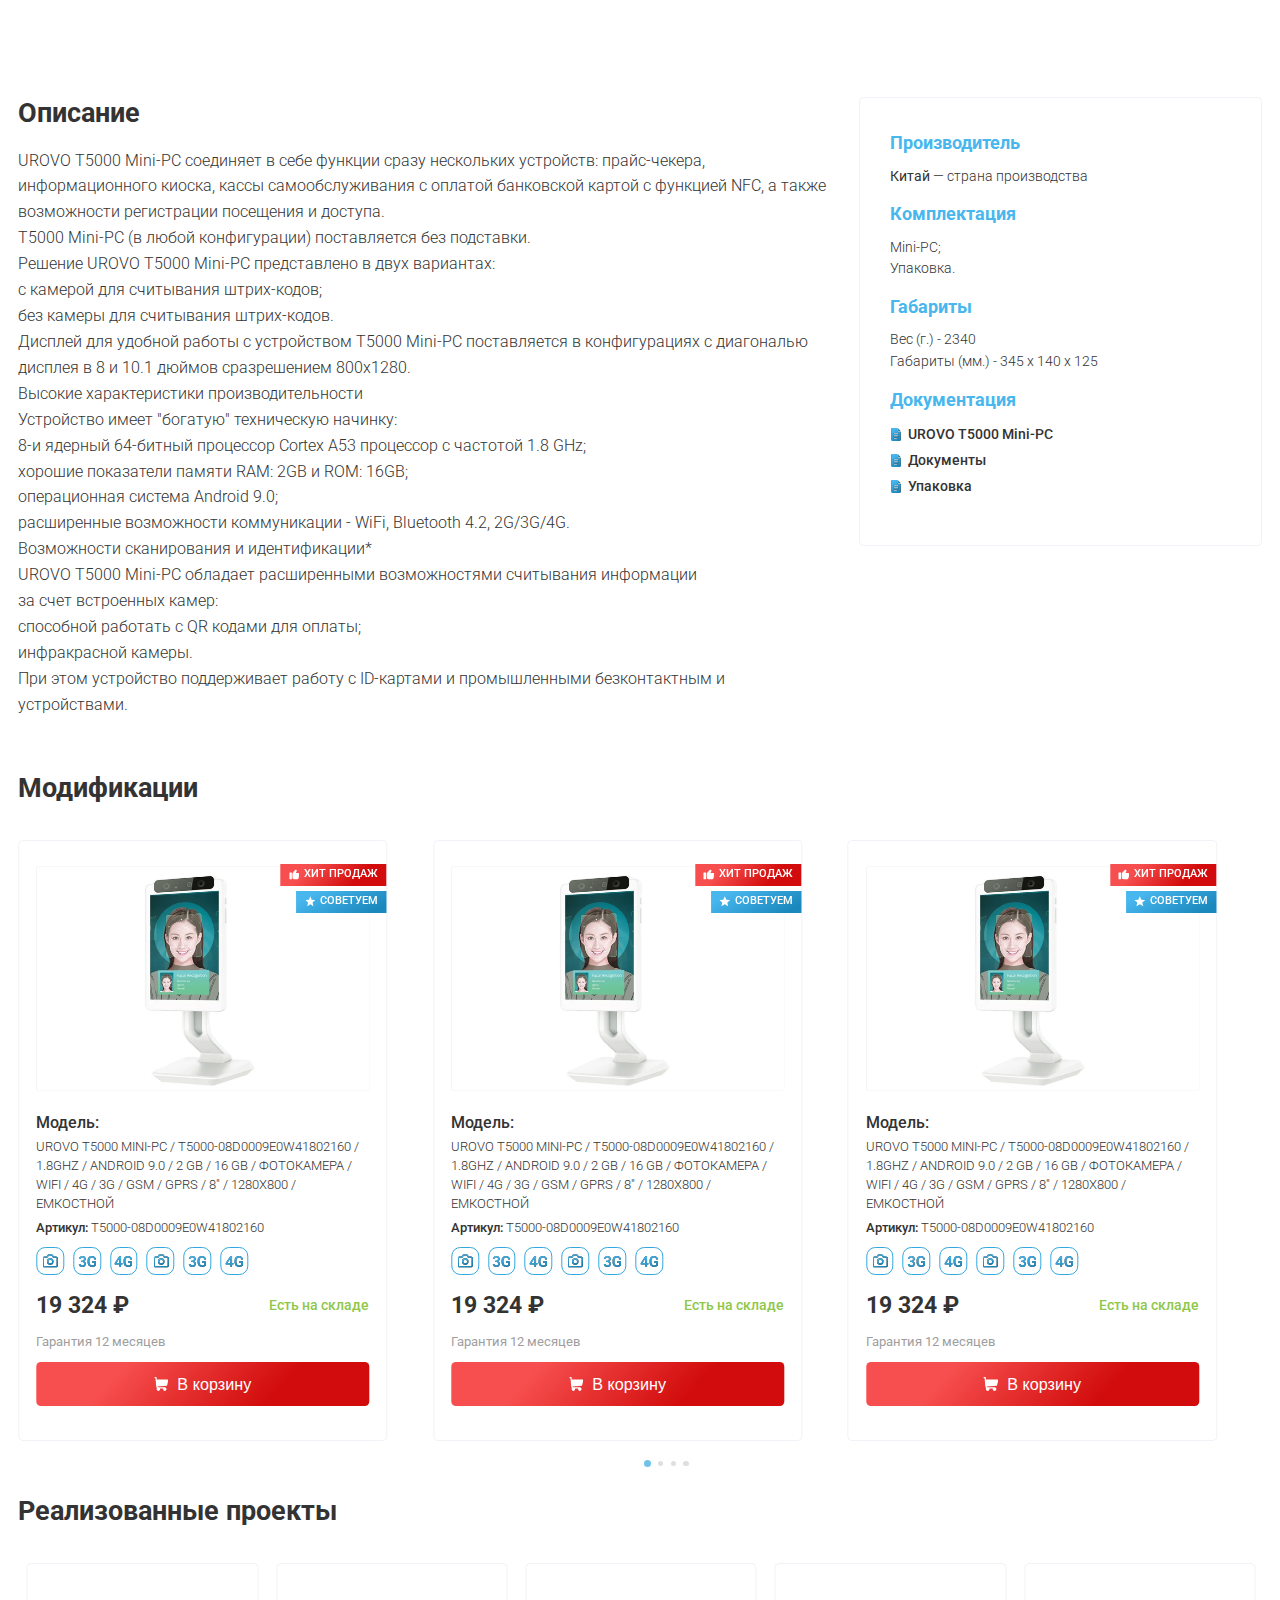
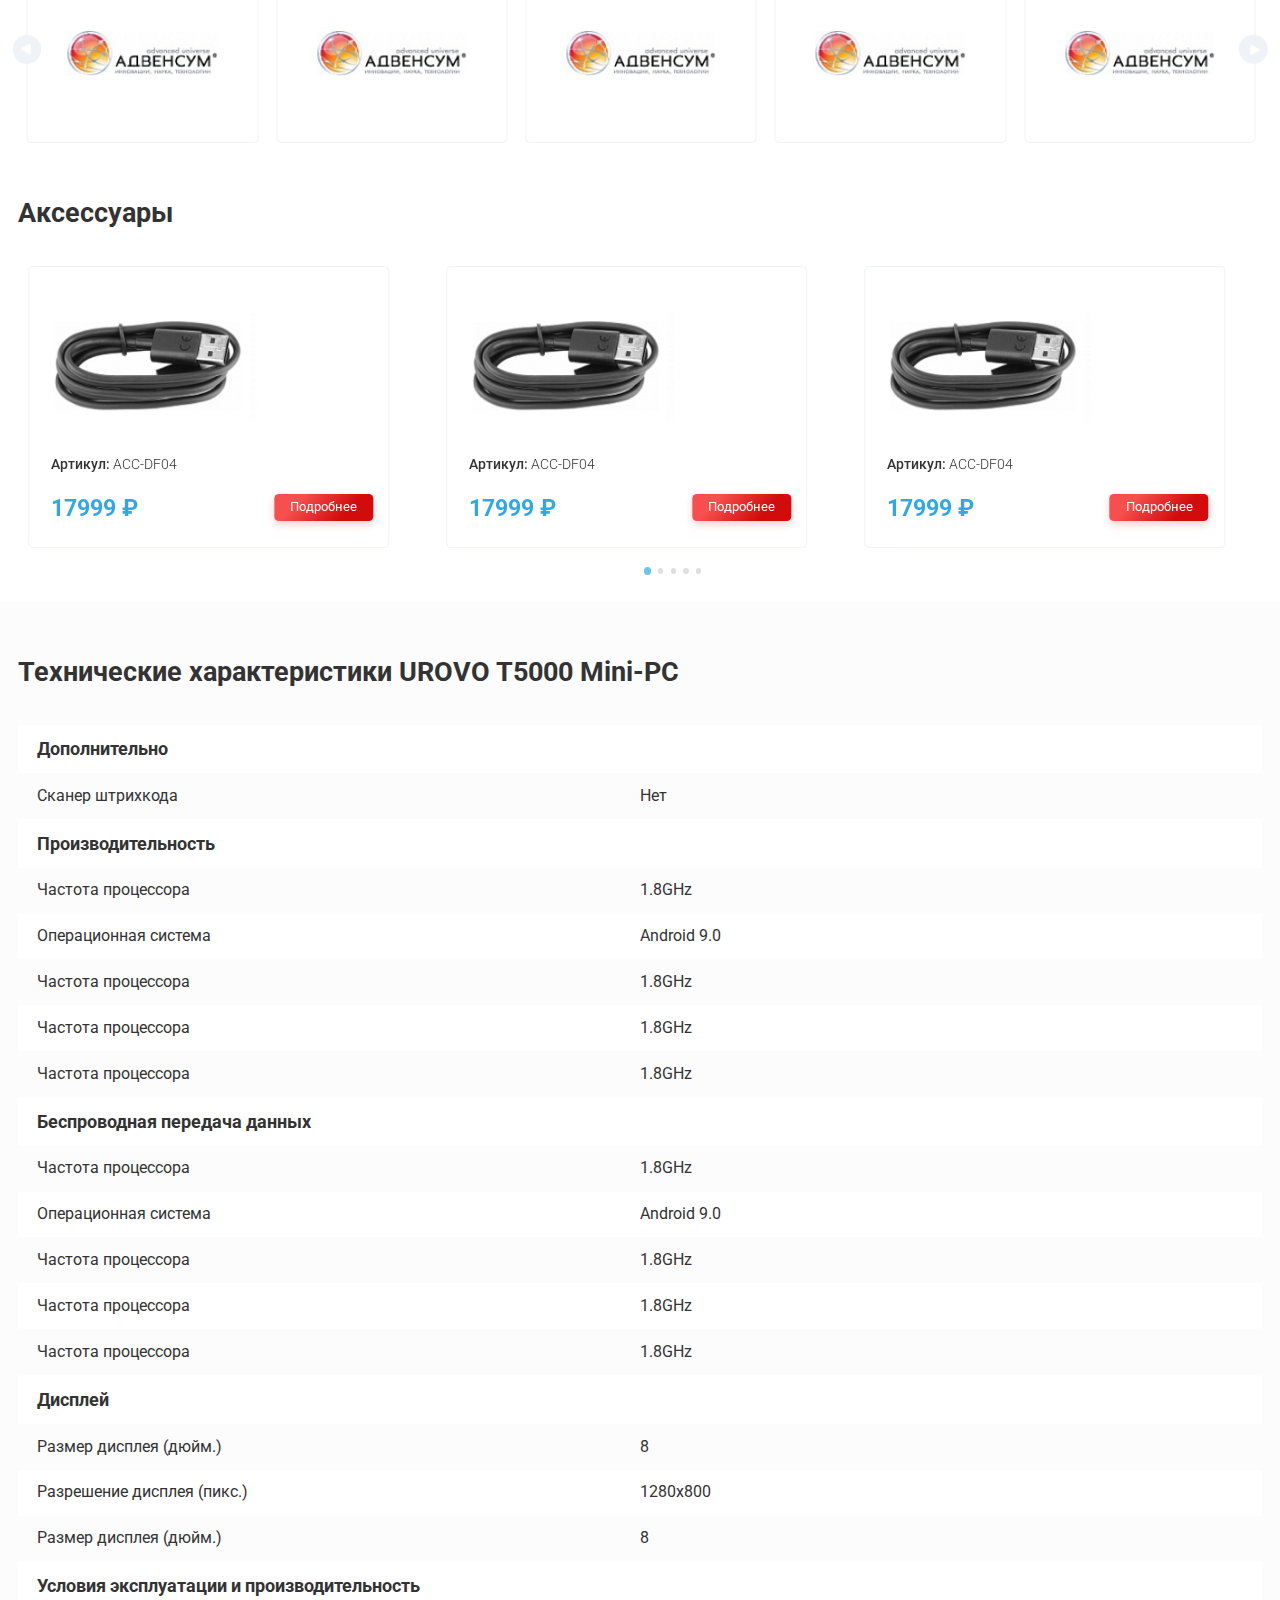
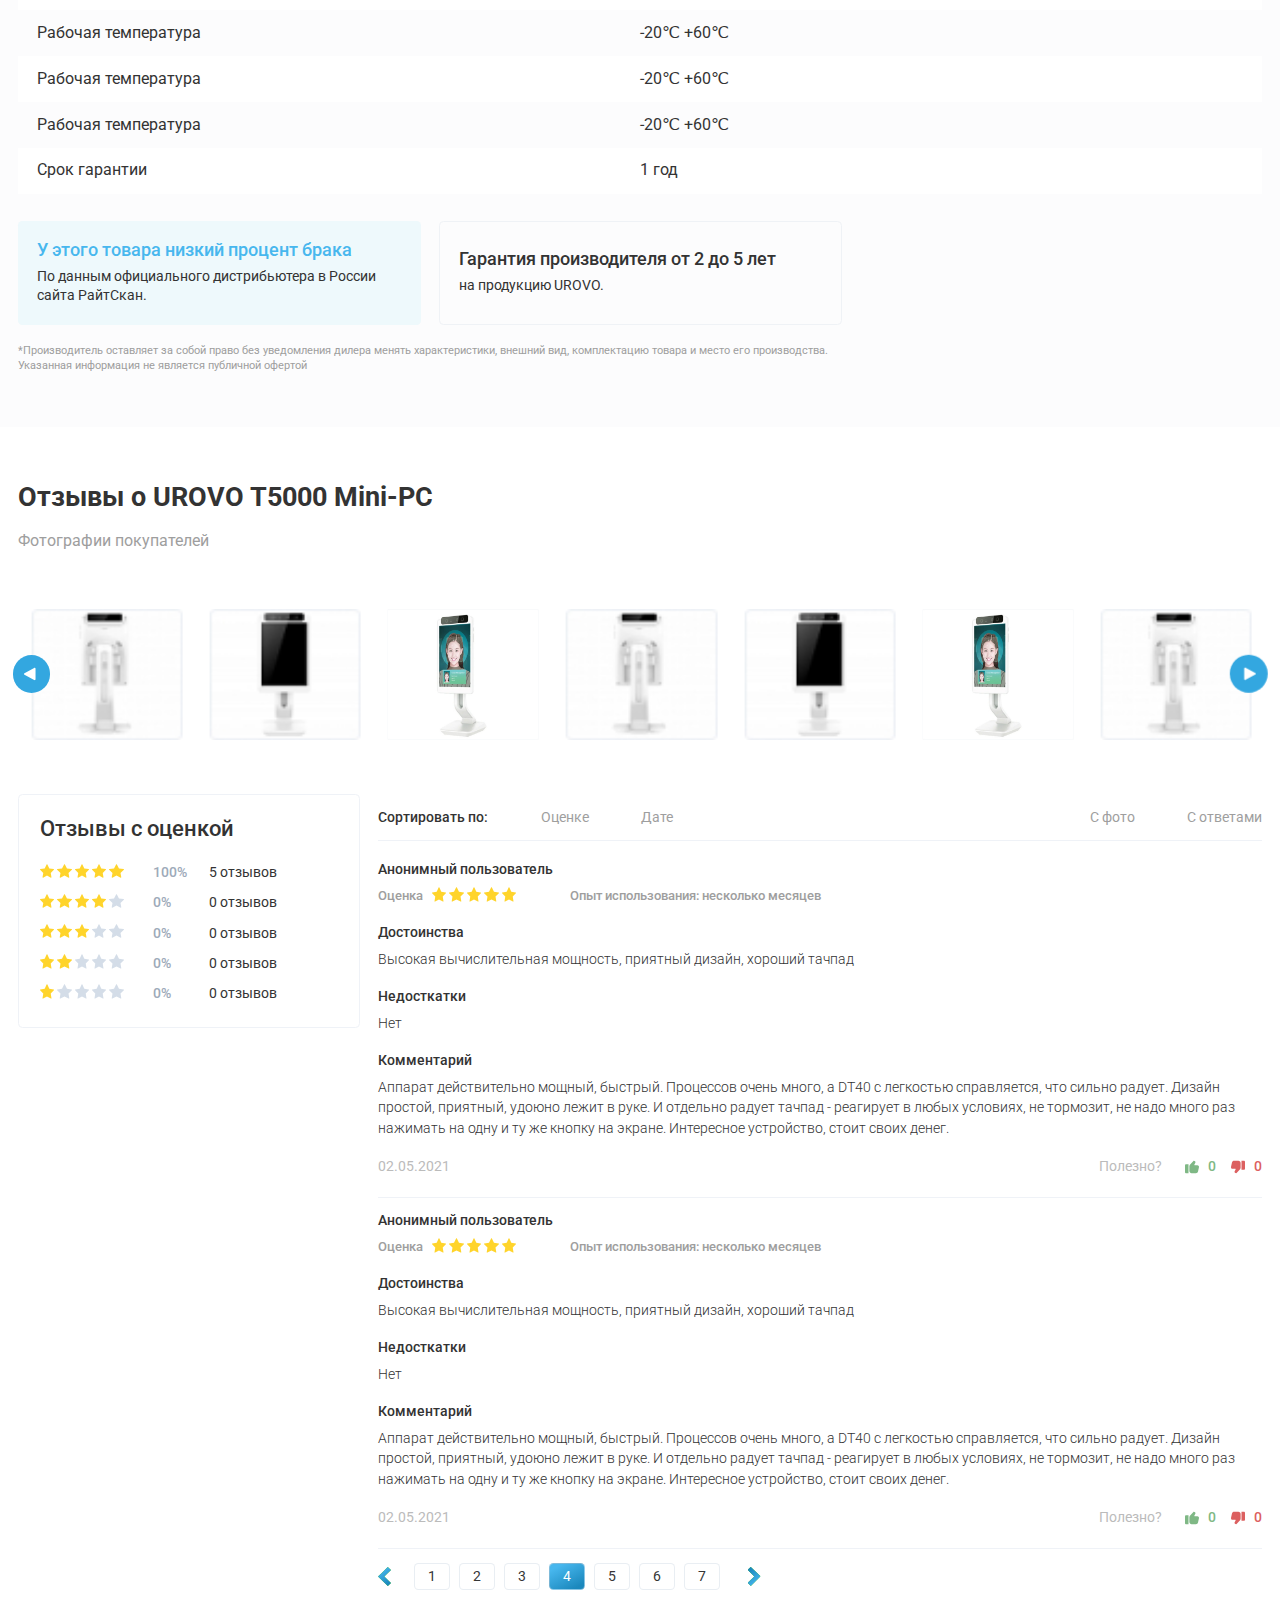
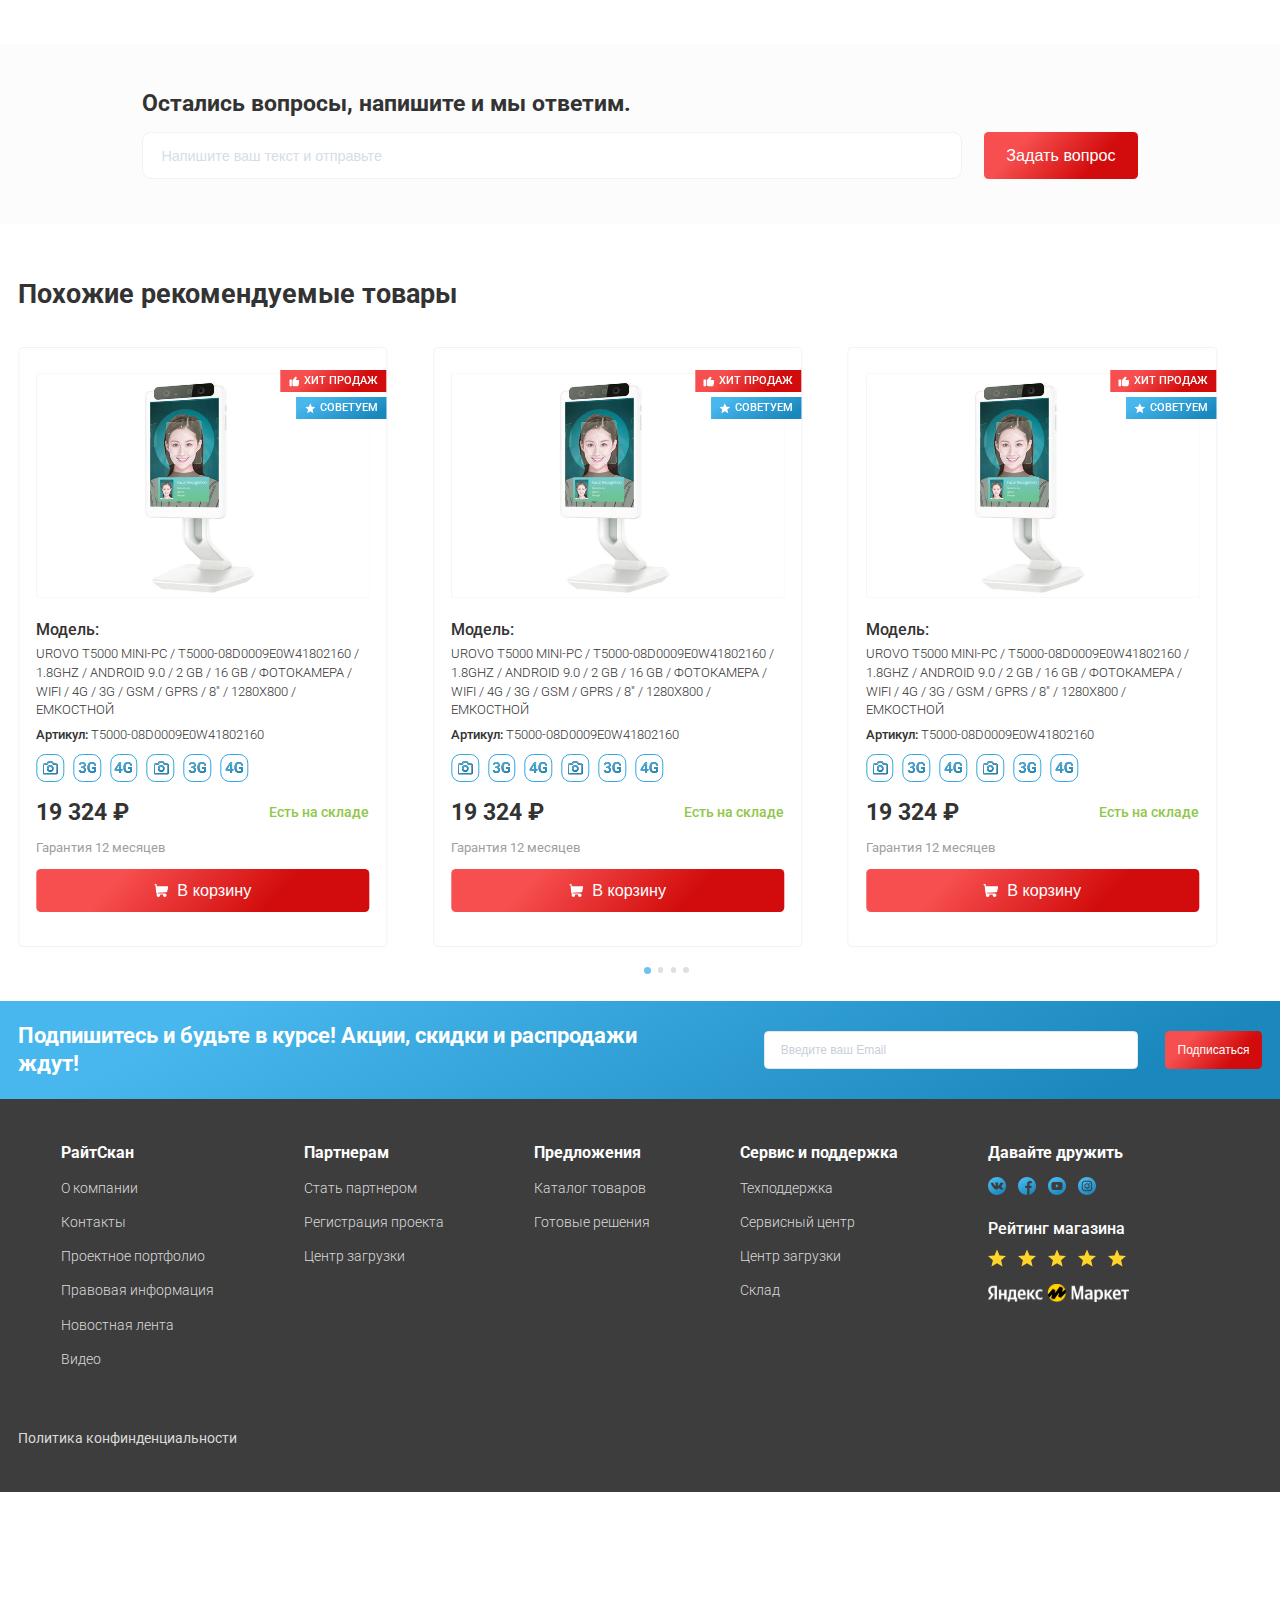
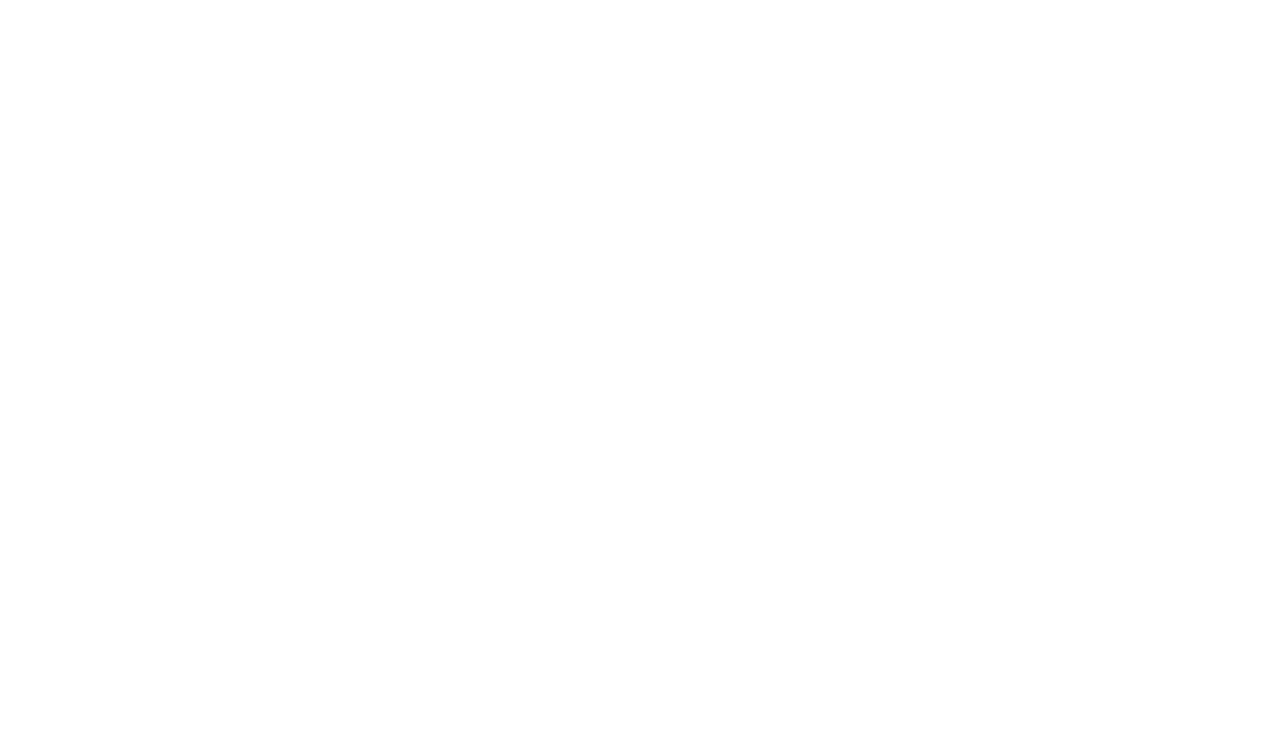
==== commit 001ef3fa: "Update goods-card.html" ====
--- a/goods-card.html
+++ b/goods-card.html
@@ -244,7 +244,6 @@
                     <a href="#" class="specification-card__doc">Упаковка</a>
                 </div>
             </div>
-        </div>
             <div id="mod" class="product-information__section">
                 <h2 class="section-title">Модификации</h2>
                 <div class="slider">
@@ -457,6 +456,7 @@
                     </div>
             </div>
         </div> 
+       </div>
         <div id="feat" class="product-information__section product-information__feature">
             <div class="container">
                 <div class="feature">
--- a/css/style.css
+++ b/css/style.css
@@ -938,7 +938,7 @@
   width: 32px;
   top: 40%;
   font-size: 0;
-  background: linear-gradient(151.45deg, #47B7EE 15.87%, #1B88BD 87.21%), #33A7E0;
+  background: #EFF2F6;
   background-image: url(../img/icons/polygon.svg);
   background-size: 35%;
   background-repeat: no-repeat;
